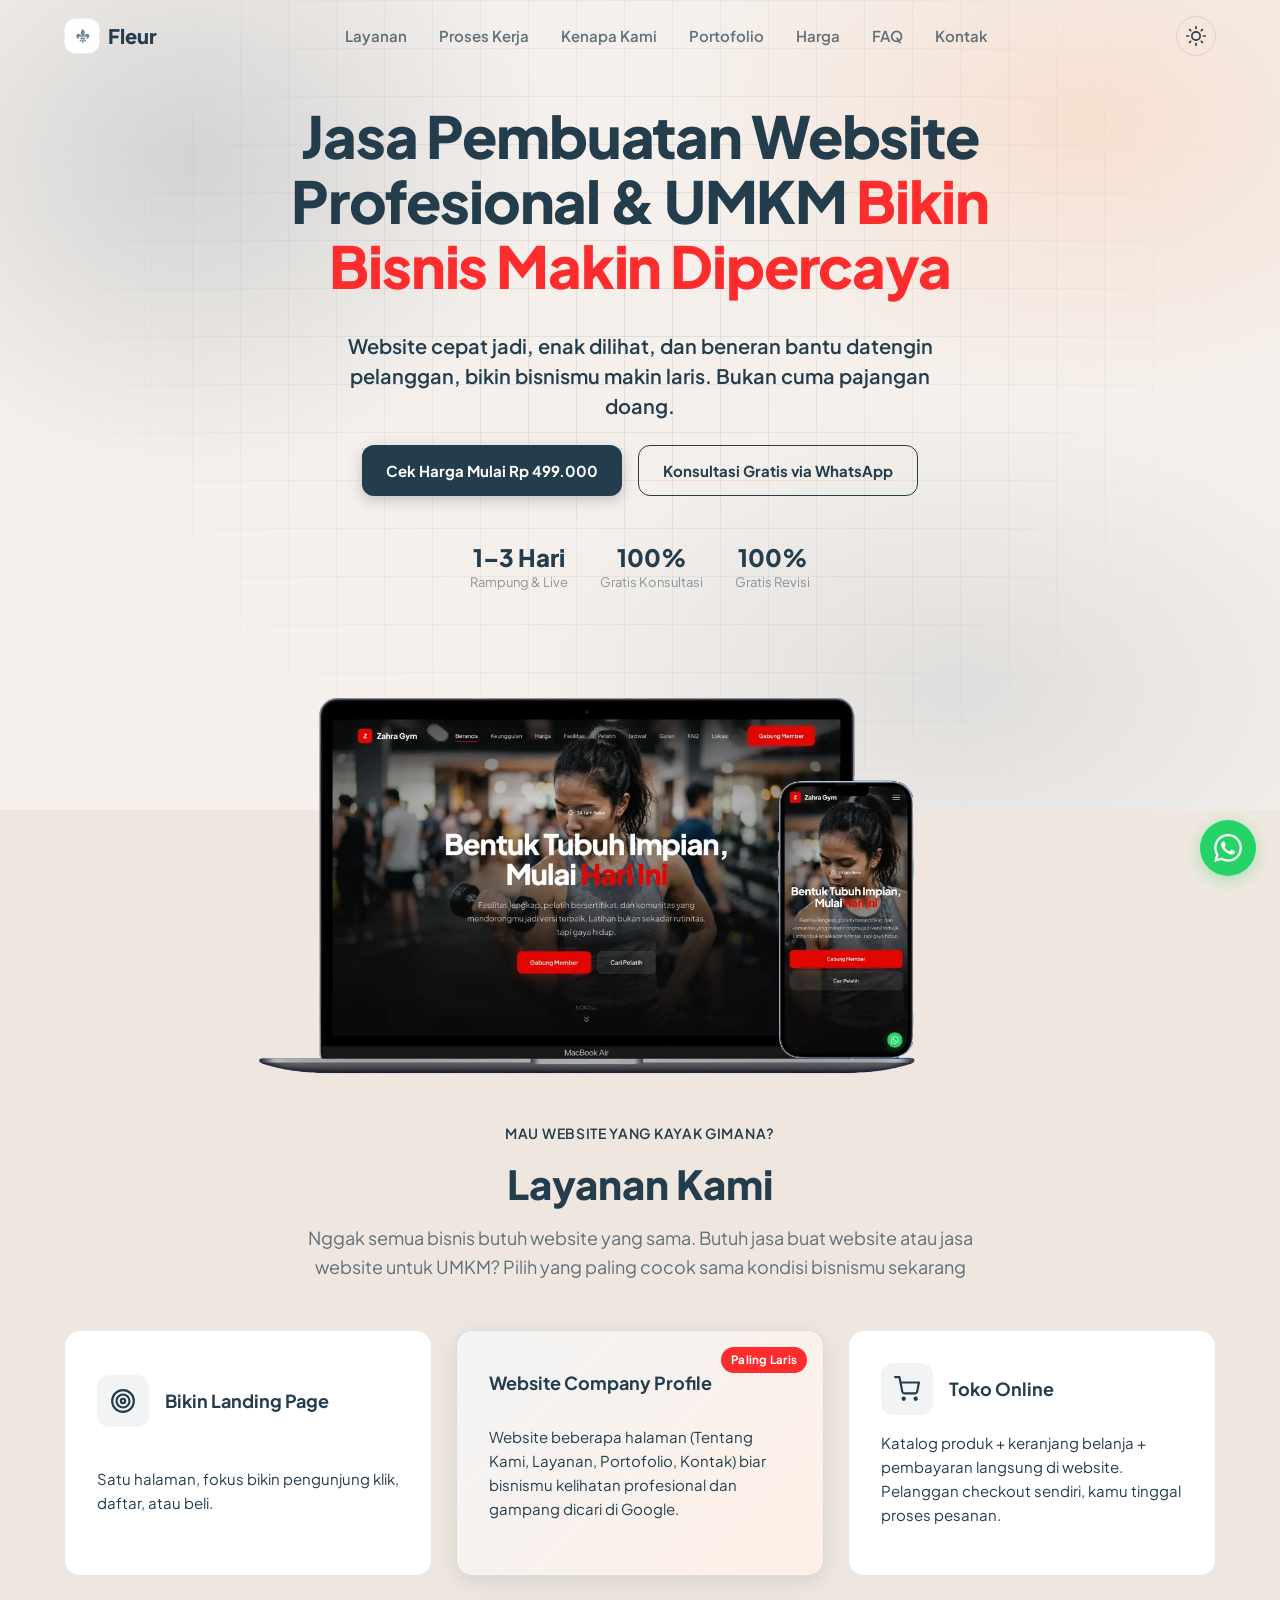
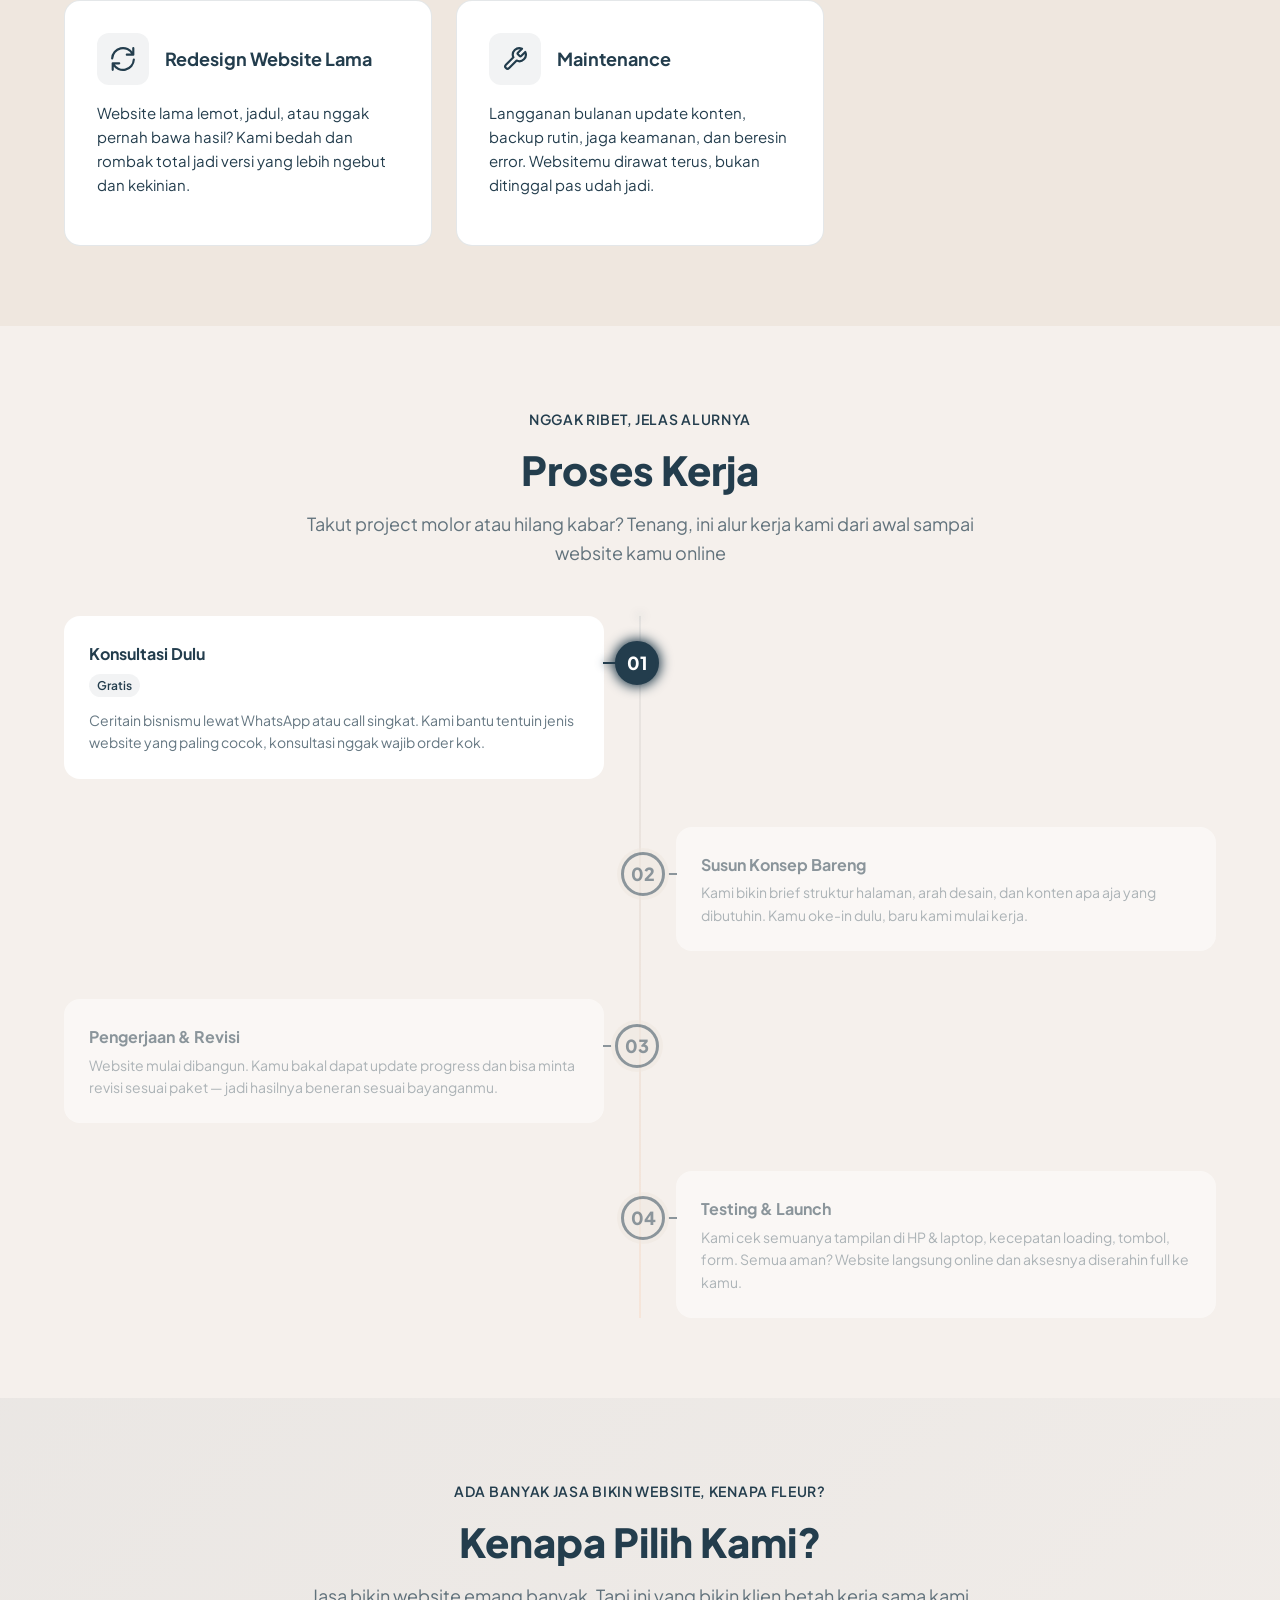
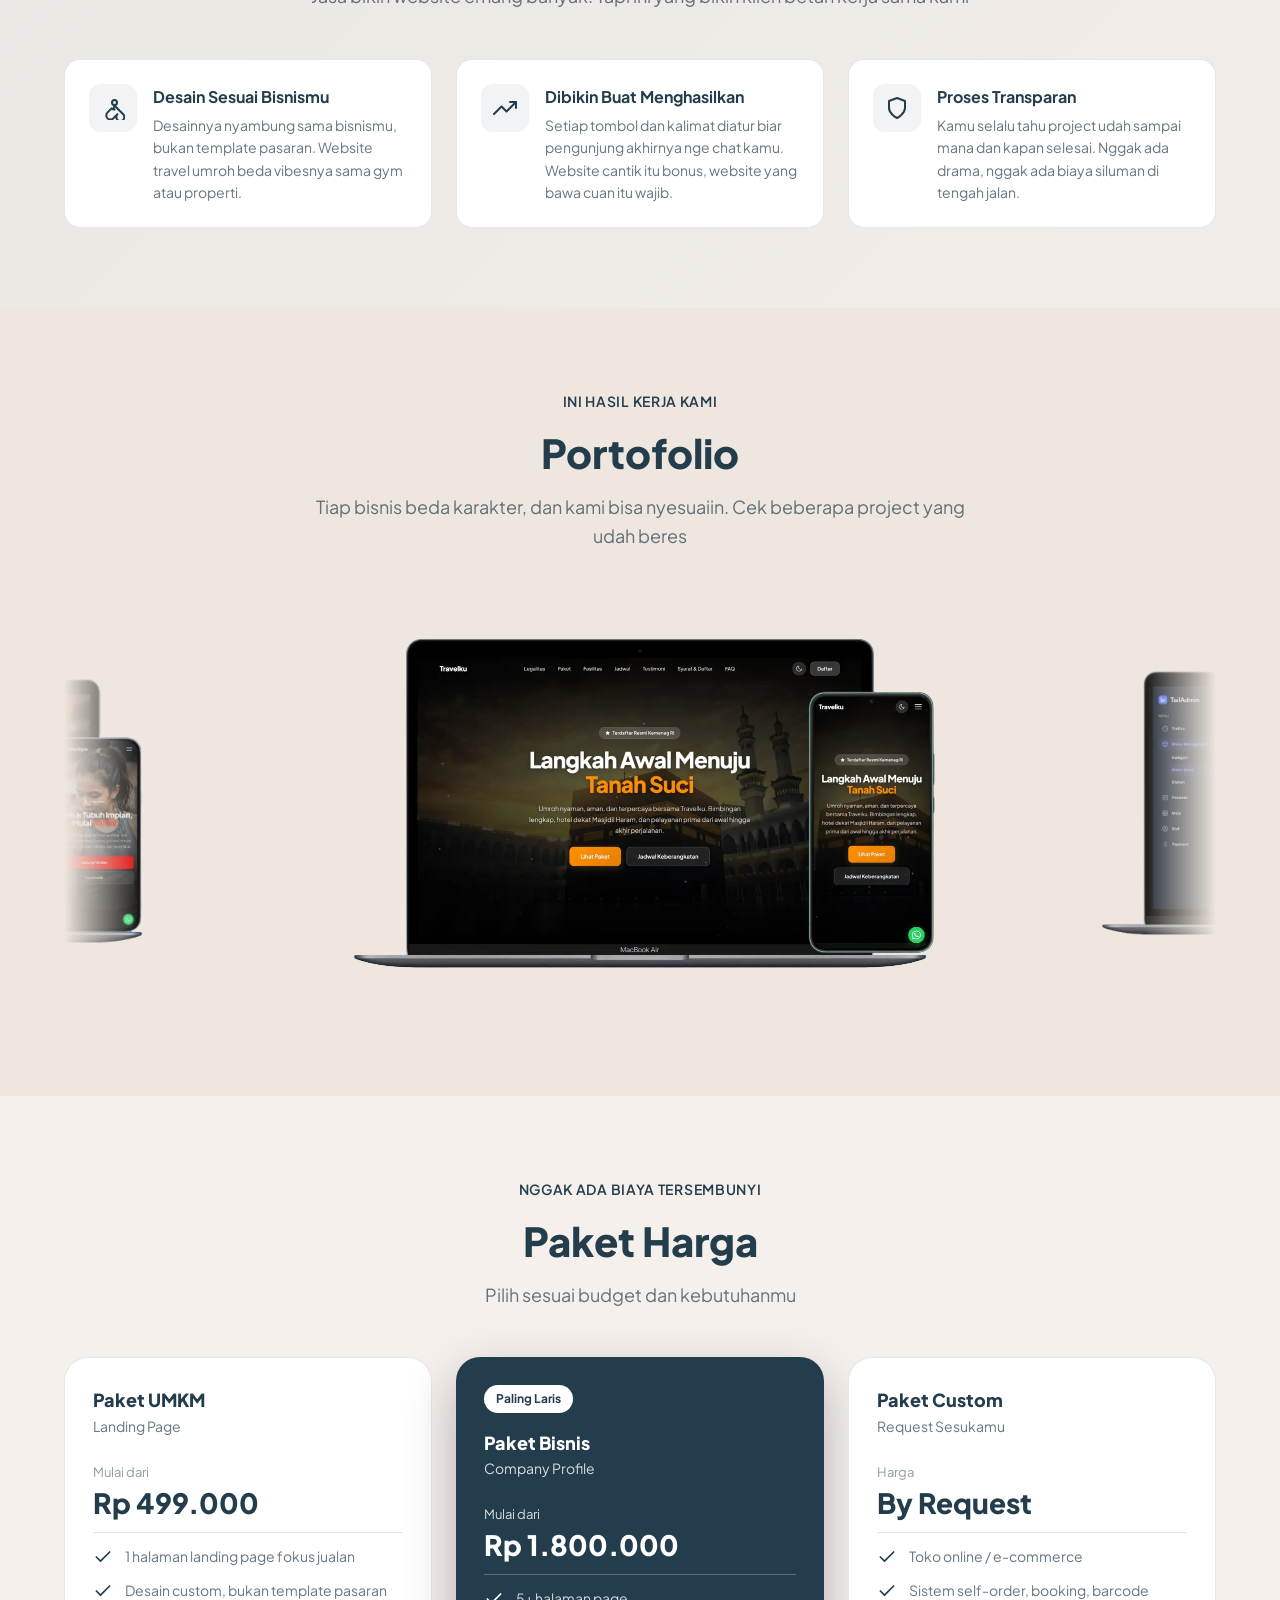
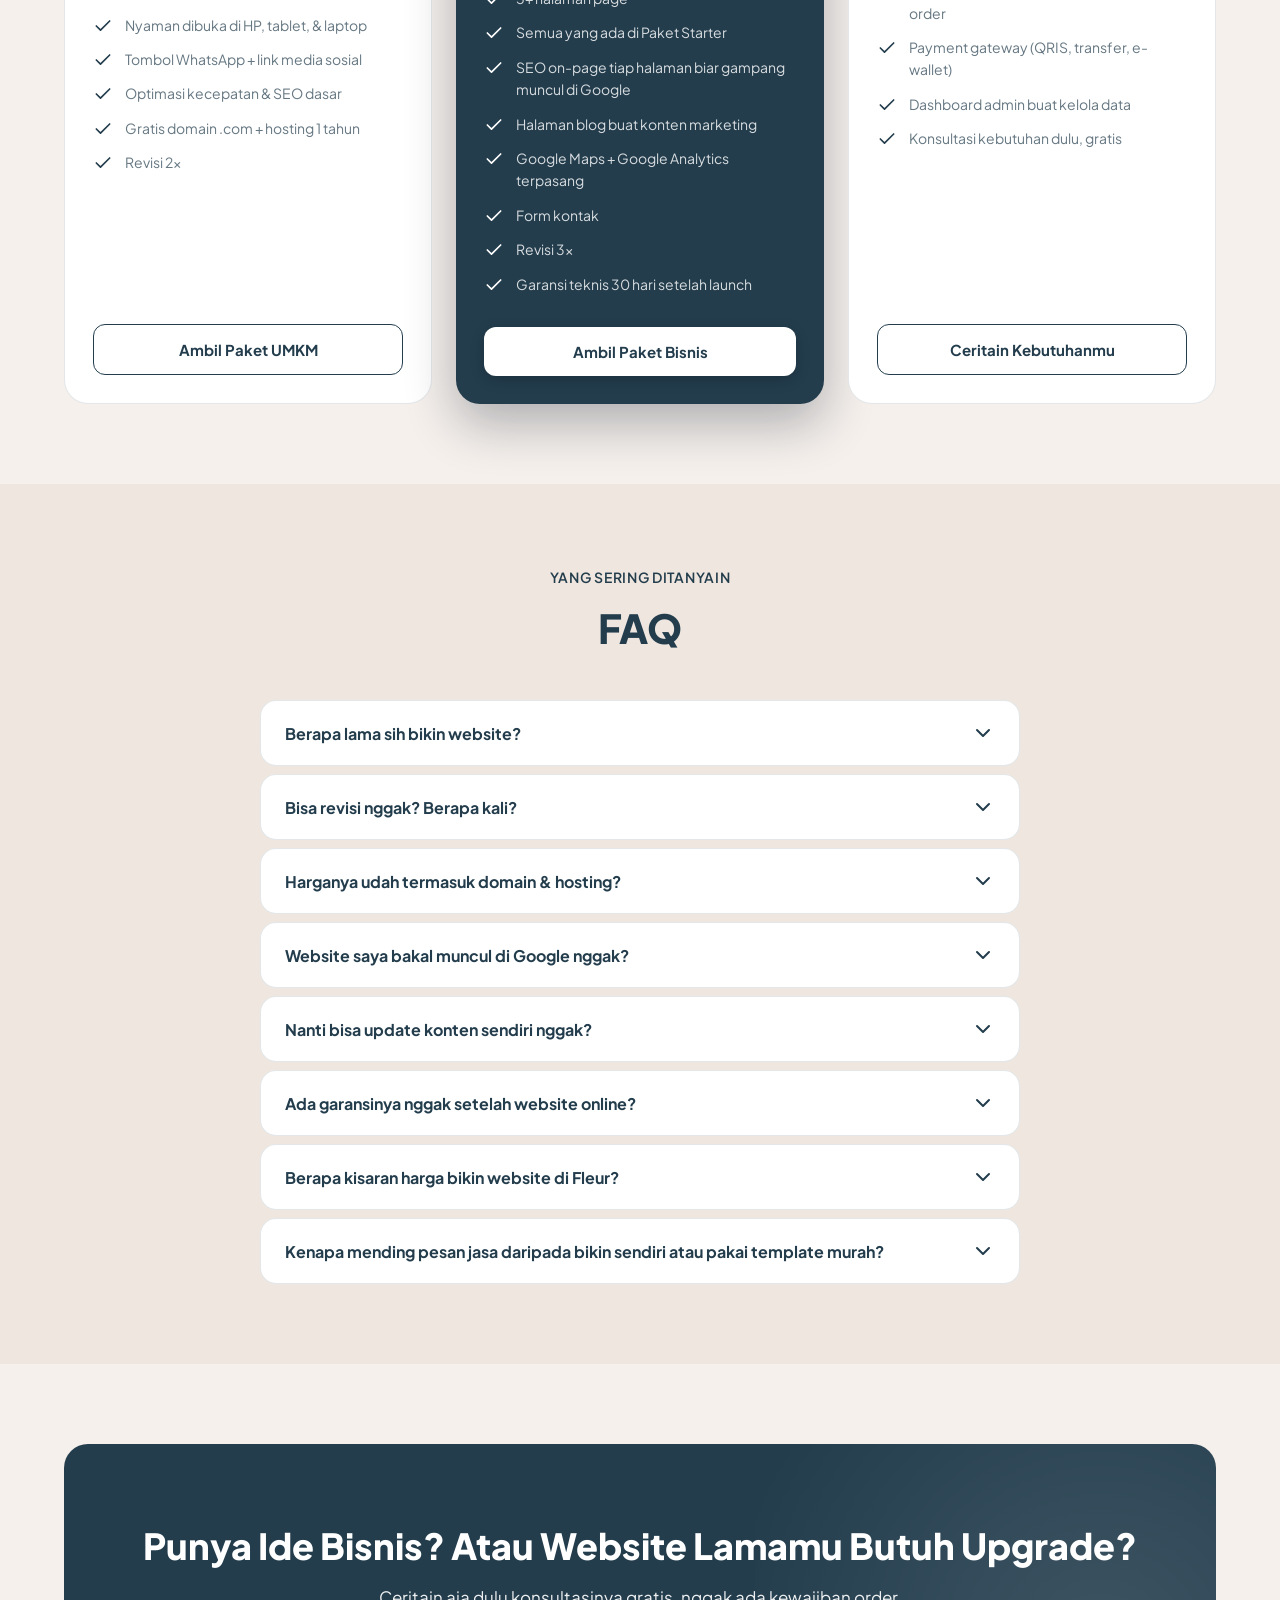
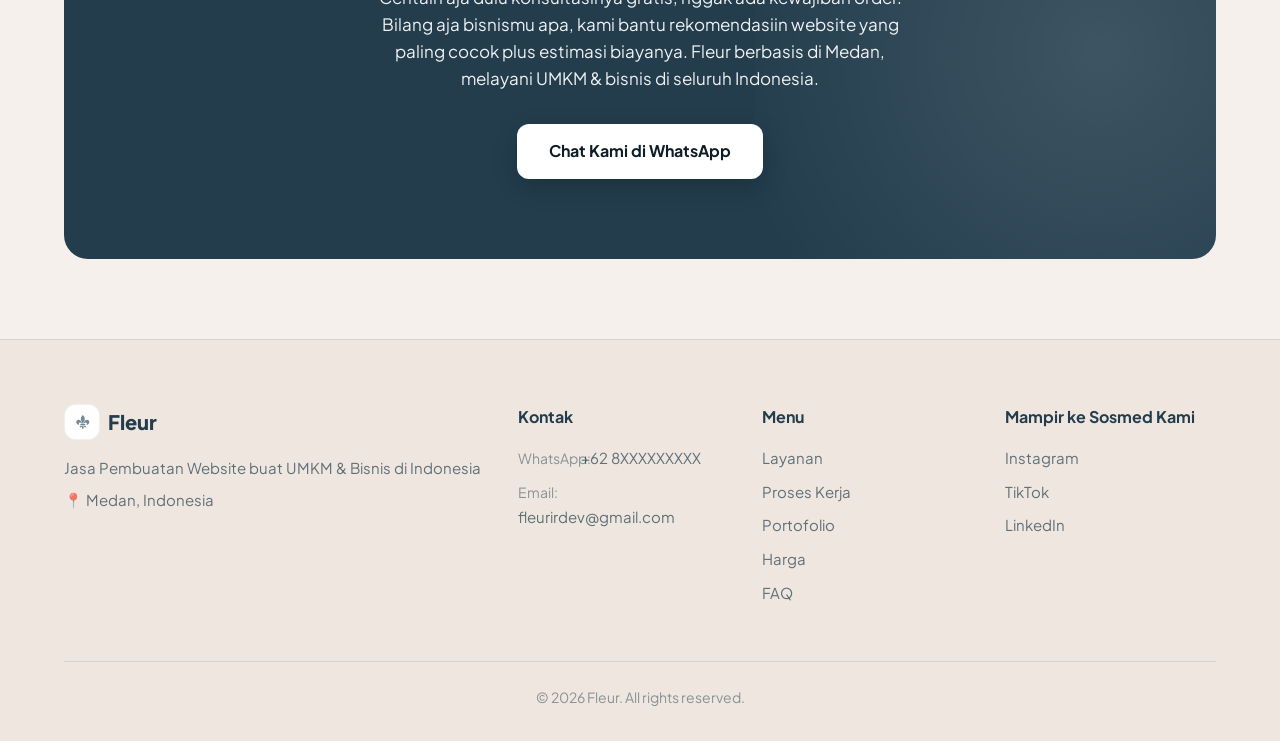
==== index.html @ e1fbfe10 "fixed price" ====
<!DOCTYPE html>
<html lang="id">
<head>
  <meta charset="UTF-8">
  <meta name="viewport" content="width=device-width, initial-scale=1.0">
  <meta http-equiv="X-UA-Compatible" content="IE=edge">
  
  <!-- SEO Meta -->
  <title>Jasa Pembuatan Website Profesional, Harga Masuk Akal | Fleur</title>
  <meta name="description" content="Jasa pembuatan website profesional &amp; terjangkau di Medan — landing page, company profile, sampai toko online. Mulai Rp 499.000, gratis konsultasi. Cepat &amp; SEO friendly.">
  <meta name="keywords" content="jasa pembuatan website, jasa buat website, jasa bikin website, jasa website, jasa pembuatan website profesional, bikin website murah, website murah, jasa bikin landing page, jasa website UMKM, harga bikin website, jasa redesign website, jasa website toko online, bikin website untuk bisnis, jasa pembuatan website Medan">
  <meta name="robots" content="index, follow">
  <meta name="author" content="Fleur">
  <link rel="canonical" href="https://Fleur.id/jasa-pembuatan-website">
  
  <!-- Open Graph -->
  <meta property="og:type" content="website">
  <meta property="og:url" content="https://Fleur.id/jasa-pembuatan-website">
  <meta property="og:title" content="Jasa Pembuatan Website Profesional, Harga Masuk Akal | Fleur">
  <meta property="og:description" content="Jasa pembuatan website profesional &amp; terjangkau di Medan — landing page, company profile, sampai toko online. Mulai Rp 499.000, gratis konsultasi. Cepat &amp; SEO friendly.">
  <meta property="og:image" content="https://Fleur.id/assets/og-image.jpg">
  <meta property="og:locale" content="id_ID">
  <meta property="og:site_name" content="Fleur">
  
  <!-- Twitter Card -->
  <meta name="twitter:card" content="summary_large_image">
  <meta name="twitter:title" content="Jasa Pembuatan Website Profesional, Harga Masuk Akal | Fleur">
  <meta name="twitter:description" content="Jasa pembuatan website profesional &amp; terjangkau di Medan — landing page, company profile, sampai toko online. Mulai Rp 499.000, gratis konsultasi. Cepat &amp; SEO friendly.">
  <meta name="twitter:image" content="https://Fleur.id/assets/og-image.jpg">
  
  <!-- Fonts -->
  <link rel="preconnect" href="https://fonts.googleapis.com">
  <link rel="preconnect" href="https://fonts.gstatic.com" crossorigin>
  <link href="https://fonts.googleapis.com/css2?family=Plus+Jakarta+Sans:wght@400;500;600;700;800&display=swap" rel="stylesheet">
  
  <!-- Styles -->
  <link rel="stylesheet" href="css/styles.css">
  
  <!-- Inline theme init (cegah FOUC): set tema sebelum paint -->
  <script>
    (function () {
      try {
        var saved = localStorage.getItem("Fleur-theme");
        var theme = saved || "light";
        document.documentElement.setAttribute("data-theme", theme);
        document.documentElement.classList.add("js");
      } catch (e) {
        document.documentElement.classList.add("js");
      }
    })();
  </script>
  
  <!-- Favicon placeholder -->
  <link rel="icon" type="image/svg+xml" href="assets/logo.svg">
  
  <!-- JSON-LD Structured Data (static) -->
  <script type="application/ld+json">
  {
    "@context": "https://schema.org",
    "@graph": [
      {
        "@type": "ProfessionalService",
        "@id": "https://Fleur.id/jasa-pembuatan-website",
        "name": "Fleur",
        "description": "Jasa pembuatan website profesional & terjangkau di Medan — landing page, company profile, sampai toko online. Mulai Rp 499.000, gratis konsultasi. Cepat & SEO friendly.",
        "url": "https://Fleur.id/jasa-pembuatan-website",
        "telephone": "+628XXXXXXXXX",
        "email": "fleurirdev@gmail.com",
        "address": {
          "@type": "PostalAddress",
          "addressLocality": "Medan",
          "addressCountry": "ID"
        },
        "areaServed": {
          "@type": "Country",
          "name": "Indonesia"
        },
        "priceRange": "Rp"
      },
      {
        "@type": "BreadcrumbList",
        "itemListElement": [
          {
            "@type": "ListItem",
            "position": 1,
            "name": "Beranda",
            "item": "https://Fleur.id/"
          },
          {
            "@type": "ListItem",
            "position": 2,
            "name": "Jasa Pembuatan Website",
            "item": "https://Fleur.id/jasa-pembuatan-website"
          }
        ]
      },
      {
        "@type": "Service",
        "serviceType": "Jasa Bikin Landing Page",
        "provider": { "@id": "https://Fleur.id/jasa-pembuatan-website" },
        "areaServed": { "@type": "Country", "name": "Indonesia" },
        "name": "Jasa Bikin Landing Page",
        "description": "Satu halaman fokus jualan yang bikin pengunjung klik, daftar, atau beli."
      },
      {
        "@type": "Service",
        "serviceType": "Website Company Profile",
        "provider": { "@id": "https://Fleur.id/jasa-pembuatan-website" },
        "areaServed": { "@type": "Country", "name": "Indonesia" },
        "name": "Website Company Profile",
        "description": "Website beberapa halaman biar bisnismu kelihatan profesional dan gampang dicari di Google."
      },
      {
        "@type": "Service",
        "serviceType": "Toko Online",
        "provider": { "@id": "https://Fleur.id/jasa-pembuatan-website" },
        "areaServed": { "@type": "Country", "name": "Indonesia" },
        "name": "Toko Online",
        "description": "Katalog produk, keranjang belanja, dan pembayaran langsung di website."
      },
      {
        "@type": "Service",
        "serviceType": "Redesign Website Lama",
        "provider": { "@id": "https://Fleur.id/jasa-pembuatan-website" },
        "areaServed": { "@type": "Country", "name": "Indonesia" },
        "name": "Redesign Website Lama",
        "description": "Rombak total website lama jadi versi lebih ngebut dan kekinian."
      },
      {
        "@type": "Service",
        "serviceType": "Maintenance & Update Konten",
        "provider": { "@id": "https://Fleur.id/jasa-pembuatan-website" },
        "areaServed": { "@type": "Country", "name": "Indonesia" },
        "name": "Maintenance & Update Konten",
        "description": "Langganan bulanan update konten, backup rutin, dan jaga keamanan website."
      },
      {
        "@type": "FAQPage",
        "mainEntity": [
          {
            "@type": "Question",
            "name": "Berapa lama sih bikin website?",
            "acceptedAnswer": {
              "@type": "Answer",
              "text": "Tergantung paketnya. Landing page biasanya beres 1–3 hari kerja, company profile 3–7 hari kerja, dan sistem custom ngikutin kesepakatan. Hitungannya mulai jalan setelah konten (teks, foto, logo) lengkap dari kamu ya."
            }
          },
          {
            "@type": "Question",
            "name": "Bisa revisi nggak? Berapa kali?",
            "acceptedAnswer": {
              "@type": "Answer",
              "text": "Bisa dong. Paket UMKM dapat 2x revisi, Paket Bisnis 3x revisi, Paket Custom menyesuaikan kesepakatan. Revisi mencakup ganti teks, warna, gambar, dan susunan layout sesuai konsep awal."
            }
          },
          {
            "@type": "Question",
            "name": "Harganya udah termasuk domain & hosting?",
            "acceptedAnswer": {
              "@type": "Answer",
              "text": "Udah. Semua paket include domain .com dan hosting buat 1 tahun pertama."
            }
          },
          {
            "@type": "Question",
            "name": "Website saya bakal muncul di Google nggak?",
            "acceptedAnswer": {
              "@type": "Answer",
              "text": "Semua website yang kami bikin udah SEO friendly dari sananya: struktur rapi, loading cepat, nyaman di HP, dan didaftarin ke Google Search Console. Mau lebih agresif ngejar halaman 1? Ada layanan konten & SEO lanjutan juga."
            }
          },
          {
            "@type": "Question",
            "name": "Nanti bisa update konten sendiri nggak?",
            "acceptedAnswer": {
              "@type": "Answer",
              "text": "Bisa banget. Kami kasih panduan singkat cara ganti teks dan gambar sendiri. Nggak mau repot? Ambil paket Maintenance bulanan, kami yang urus semua."
            }
          },
          {
            "@type": "Question",
            "name": "Ada garansinya nggak setelah website online?",
            "acceptedAnswer": {
              "@type": "Answer",
              "text": "Ada. Garansi teknis 30 hari buat perbaikan bug atau error setelah launch. Mau support jangka panjang? Tinggal lanjut ke paket maintenance."
            }
          },
          {
            "@type": "Question",
            "name": "Berapa kisaran harga bikin website di Fleur?",
            "acceptedAnswer": {
              "@type": "Answer",
              "text": "Paket UMKM (landing page) mulai Rp 499.000, Paket Bisnis (company profile) mulai Rp 1.800.000, dan Paket Custom by request. Semua sudah include domain .com + hosting 1 tahun, gratis konsultasi, dan revisi sesuai paket harganya transparan di awal, nggak ada biaya tersembunyi."
            }
          },
          {
            "@type": "Question",
            "name": "Kenapa mending pesan jasa daripada bikin sendiri atau pakai template murah?",
            "acceptedAnswer": {
              "@type": "Answer",
              "text": "Template murah emang kelihatan cepat, tapi sering lemot, nggak nyambung sama bisnismu, dan susah muncul di Google. Kami kasih website profesional yang desainnya disesuaikan brand kamu, sudah SEO friendly, mobile friendly, plus didampingi sampai online. Investasi sekali, manfaatnya buat jangka panjang."
            }
          }
        ]
      }
    ]
  }
  </script>
</head>
<body>
  <!-- Skip to content for accessibility -->
  <!-- <a href="#main-content" class="skip-link">Langsung ke konten</a> -->
  
  <!-- Navbar -->
  <header class="header" id="header">
    <nav class="nav container" aria-label="Navigasi utama">
      <a href="#" class="nav__logo" aria-label="Fleur beranda">
        <img src="assets/logo.svg" class="nav__logo-img" alt="Fleur" width="36" height="36">
        <span class="nav__logo-text">Fleur</span>
      </a>
      
      <div class="nav__menu" id="nav-menu">
        <ul class="nav__list" id="nav-list" role="menubar">
          <li role="none"><a href="#layanan" class="nav__link" role="menuitem" data-section="layanan">Layanan</a></li>
          <li role="none"><a href="#proses" class="nav__link" role="menuitem" data-section="proses">Proses Kerja</a></li>
          <li role="none"><a href="#kenapa" class="nav__link" role="menuitem" data-section="kenapa">Kenapa Kami</a></li>
          <li role="none"><a href="#portofolio" class="nav__link" role="menuitem" data-section="portofolio">Portofolio</a></li>
          <li role="none"><a href="#harga" class="nav__link" role="menuitem" data-section="harga">Harga</a></li>
          <!-- <li role="none"><a href="#testimoni" class="nav__link" role="menuitem" data-section="testimoni">Testimoni</a></li> -->
          <li role="none"><a href="#faq" class="nav__link" role="menuitem" data-section="faq">FAQ</a></li>
          <li role="none"><a href="#kontak" class="nav__link" role="menuitem" data-section="kontak">Kontak</a></li>
        </ul>
      </div>
      
      <div class="nav__actions">
        <button class="theme-toggle" id="theme-toggle" aria-label="Ganti tema" aria-pressed="false" type="button">
          <svg class="theme-toggle__icon theme-toggle__icon--sun" viewBox="0 0 24 24" fill="none" stroke="currentColor" stroke-width="2" stroke-linecap="round" stroke-linejoin="round" aria-hidden="true">
            <circle cx="12" cy="12" r="5"></circle>
            <line x1="12" y1="1" x2="12" y2="3"></line>
            <line x1="12" y1="21" x2="12" y2="23"></line>
            <line x1="4.22" y1="4.22" x2="5.64" y2="5.64"></line>
            <line x1="18.36" y1="18.36" x2="19.78" y2="19.78"></line>
            <line x1="1" y1="12" x2="3" y2="12"></line>
            <line x1="21" y1="12" x2="23" y2="12"></line>
            <line x1="4.22" y1="19.78" x2="5.64" y2="18.36"></line>
            <line x1="18.36" y1="5.64" x2="19.78" y2="4.22"></line>
          </svg>
          <svg class="theme-toggle__icon theme-toggle__icon--moon" viewBox="0 0 24 24" fill="none" stroke="currentColor" stroke-width="2" stroke-linecap="round" stroke-linejoin="round" aria-hidden="true">
            <path d="M21 12.79A9 9 0 1 1 11.21 3 7 7 0 0 0 21 12.79z"></path>
          </svg>
        </button>
        <button class="nav__hamburger" id="nav-hamburger" aria-label="Buka menu" aria-expanded="false" aria-controls="nav-menu" type="button">
          <span></span>
          <span></span>
          <span></span>
        </button>
      </div>
    </nav>
  </header>

  <div class="nav-backdrop" id="nav-backdrop" hidden></div>

  <main id="main-content">
    <!-- Hero Section -->
    <section class="hero" id="hero" aria-labelledby="hero-title">
      <div class="hero__bg" aria-hidden="true"></div>
      <div class="hero__inner container">
        <div class="hero__content">
          <h1 class="hero__title" id="hero-title">Jasa Pembuatan Website Profesional &amp; UMKM <span class="highlight">Bikin Bisnis Makin Dipercaya</span></h1>
          <p class="hero__subtitle" id="hero-subtitle">Website cepat jadi, enak dilihat, dan beneran bantu datengin pelanggan, bikin bisnismu makin laris. Bukan cuma pajangan doang.</p>
          <div class="hero__cta">
            <a href="#harga" class="btn btn--primary" id="hero-cta-primary">Cek Harga Mulai Rp 499.000</a>
            <a href="https://wa.me/628XXXXXXXXX?text=Halo%20Fleur%2C%20saya%20mau%20konsultasi%20bikin%20website." class="btn btn--secondary" id="hero-cta-secondary" target="_blank" rel="noopener noreferrer">Konsultasi Gratis via WhatsApp</a>
          </div>
          <div class="hero__stats" id="hero-stats">
            <div class="hero__stat">
              <span class="hero__stat-value">1–3 Hari</span>
              <span class="hero__stat-label">Rampung &amp; Live</span>
            </div>
            <div class="hero__stat">
              <span class="hero__stat-value">100%</span>
              <span class="hero__stat-label">Gratis Konsultasi</span>
            </div>
            <div class="hero__stat">
              <span class="hero__stat-value">100%</span>
              <span class="hero__stat-label">Gratis Revisi</span>
            </div>
            <!-- <div class="hero__stat">
              <span class="hero__stat-value">Mulai Rp 499.000</span>
              <span class="hero__stat-label">Harga Transparan</span>
            </div> -->
          </div>
        </div>
      </div>

      <div class="hero__showcase" aria-hidden="true">
        <div class="hero__showcase-track" id="hero-showcase-track">
          <a class="showcase-card" href="#portofolio" aria-label="Self Order">
            <img src="assets/gym-sample.webp" alt="Portofolio sistem self order QRIS untuk restoran - jasa pembuatan website Fleur" loading="lazy" >
          </a>
        </div>
      </div>
    </section>
    
    <!-- Services Section -->
    <section class="section section--alt services" id="layanan" aria-labelledby="services-title">
      <div class="container">
        <div class="section__header reveal">
          <span class="section__eyebrow" id="services-subtitle">Mau Website yang Kayak Gimana?</span>
          <h2 class="section__title" id="services-title">Layanan Kami</h2>
          <p class="section__description" id="services-description">Nggak semua bisnis butuh website yang sama. Butuh jasa buat website atau jasa website untuk UMKM? Pilih yang paling cocok sama kondisi bisnismu sekarang</p>
        </div>
        <div class="services__grid" id="services-grid">
          <article class="service-card reveal">
            <div class="service-card__icon" aria-hidden="true">
              <svg viewBox="0 0 24 24" fill="none" stroke="currentColor" stroke-width="2" stroke-linecap="round" stroke-linejoin="round"><circle cx="12" cy="12" r="10"></circle><circle cx="12" cy="12" r="6"></circle><circle cx="12" cy="12" r="2"></circle></svg>
            </div>
            <h3 class="service-card__title">Bikin Landing Page</h3>
            <p class="service-card__description">Satu halaman, fokus bikin pengunjung klik, daftar, atau beli.</p>
            <!-- <p class="service-card__audience"><strong>Buat kamu yang lagi pasang iklan (Meta Ads/Google Ads) atau mau launching produk dan butuh halaman jualan yang meyakinkan.</strong></p> -->
          </article>
          <article class="service-card service-card--featured reveal">
            <span class="service-card__tag">Paling Laris</span>
            <!-- <div class="service-card__icon" aria-hidden="true">
              <svg viewBox="0 0 24 24" fill="none" stroke="currentColor" stroke-width="2" stroke-linecap="round" stroke-linejoin="round"><path d="M3 21h18"></path><path d="M5 21V7l8-4 8 4v14"></path><path d="M9 21v-6h6v6"></path></svg>
            </div> -->
            <h3 class="service-card__title">Website Company Profile</h3>
            <p class="service-card__description">Website beberapa halaman (Tentang Kami, Layanan, Portofolio, Kontak) biar bisnismu kelihatan profesional dan gampang dicari di Google.</p>
            <!-- <p class="service-card__audience"><strong>Buat kamu yang mau bisnisnya dianggap serius sama calon klien, investor, atau calon partner kerja sama.</strong></p> -->
          </article>
          <article class="service-card reveal">
            <div class="service-card__icon" aria-hidden="true">
              <svg viewBox="0 0 24 24" fill="none" stroke="currentColor" stroke-width="2" stroke-linecap="round" stroke-linejoin="round"><circle cx="9" cy="21" r="1"></circle><circle cx="20" cy="21" r="1"></circle><path d="M1 1h4l2.68 13.39a2 2 0 0 0 2 1.61h9.72a2 2 0 0 0 2-1.61L23 6H6"></path></svg>
            </div>
            <h3 class="service-card__title">Toko Online</h3>
            <p class="service-card__description">Katalog produk + keranjang belanja + pembayaran langsung di website. Pelanggan checkout sendiri, kamu tinggal proses pesanan.</p>
            <!-- <p class="service-card__audience"><strong>Buat kamu yang udah kewalahan balasin chat orderan satu-satu dan butuh sistem yang jalan otomatis.</strong></p> -->
          </article>
          <article class="service-card reveal">
            <div class="service-card__icon" aria-hidden="true">
              <svg viewBox="0 0 24 24" fill="none" stroke="currentColor" stroke-width="2" stroke-linecap="round" stroke-linejoin="round"><path d="M21.5 2v6h-6M2.5 22v-6h6M2 11.5a10 10 0 0 1 18.8-4.3M22 12.5a10 10 0 0 1-18.8 4.3"></path></svg>
            </div>
            <h3 class="service-card__title">Redesign Website Lama</h3>
            <p class="service-card__description">Website lama lemot, jadul, atau nggak pernah bawa hasil? Kami bedah dan rombak total jadi versi yang lebih ngebut dan kekinian.</p>
            <!-- <p class="service-card__audience"><strong>Buat kamu yang udah punya website tapi malu nge share linknya ke calon pembeli.</strong></p> -->
          </article>
          <article class="service-card reveal">
            <div class="service-card__icon" aria-hidden="true">
              <svg viewBox="0 0 24 24" fill="none" stroke="currentColor" stroke-width="2" stroke-linecap="round" stroke-linejoin="round"><path d="M14.7 6.3a1 1 0 0 0 0 1.4l1.6 1.6a1 1 0 0 0 1.4 0l3.77-3.77a6 6 0 0 1-7.94 7.94l-6.91 6.91a2.12 2.12 0 0 1-3-3l6.91-6.91a6 6 0 0 1 7.94-7.94l-3.76 3.76z"></path></svg>
            </div>
            <h3 class="service-card__title">Maintenance</h3>
            <p class="service-card__description">Langganan bulanan update konten, backup rutin, jaga keamanan, dan beresin error. Websitemu dirawat terus, bukan ditinggal pas udah jadi.</p>
            <!-- <p class="service-card__audience"><strong>Buat kamu yang nggak mau pusing ngurus hal teknis dan pengen website selalu aman + update.</strong></p> -->
          </article>
        </div>
      </div>
    </section>
    
    <!-- Process Section -->
    <section class="section process" id="proses" aria-labelledby="process-title">
      <div class="container">
        <div class="section__header reveal">
          <span class="section__eyebrow" id="process-subtitle">Nggak Ribet, Jelas Alurnya</span>
          <h2 class="section__title" id="process-title">Proses Kerja</h2>
          <p class="section__description" id="process-description">Takut project molor atau hilang kabar? Tenang, ini alur kerja kami dari awal sampai website kamu online</p>
        </div>
        <div class="process__timeline" id="process-timeline">
          <article class="process-card reveal">
            <div class="process-card__number">01</div>
            <h3 class="process-card__title">Konsultasi Dulu</h3>
            <span class="process-card__note">Gratis</span>
            <p class="process-card__description">Ceritain bisnismu lewat WhatsApp atau call singkat. Kami bantu tentuin jenis website yang paling cocok, konsultasi nggak wajib order kok.</p>
          </article>
          <article class="process-card reveal">
            <div class="process-card__number">02</div>
            <h3 class="process-card__title">Susun Konsep Bareng</h3>
            <!-- <span class="process-card__note">1–3 hari</span> -->
            <p class="process-card__description">Kami bikin brief struktur halaman, arah desain, dan konten apa aja yang dibutuhin. Kamu oke-in dulu, baru kami mulai kerja.</p>
          </article>
          <article class="process-card reveal">
            <div class="process-card__number">03</div>
            <h3 class="process-card__title">Pengerjaan &amp; Revisi</h3>
            <!-- <span class="process-card__note">5–14 hari, tergantung paket</span> -->
            <p class="process-card__description">Website mulai dibangun. Kamu bakal dapat update progress dan bisa minta revisi sesuai paket — jadi hasilnya beneran sesuai bayanganmu.</p>
          </article>
          <article class="process-card reveal">
            <div class="process-card__number">04</div>
            <h3 class="process-card__title">Testing &amp; Launch</h3>
            <!-- <span class="process-card__note">1–2 hari</span> -->
            <p class="process-card__description">Kami cek semuanya tampilan di HP &amp; laptop, kecepatan loading, tombol, form. Semua aman? Website langsung online dan aksesnya diserahin full ke kamu.</p>
          </article>
          <!-- <article class="process-card reveal">
            <div class="process-card__number">05</div>
            <h3 class="process-card__title">Tetap Didampingin</h3>
            <span class="process-card__note">sampai 30 hari</span>
            <p class="process-card__description">Baru online terus ada yang error atau mau ubah dikit? Santai, masih masuk masa garansi — kami bantu gratis.</p>
          </article> -->
        </div>
        <!-- <div class="process__footer reveal">
          <p><strong id="process-footer">Total estimasi: 7–21 hari kerja</strong> <span id="process-footer-note">(tergantung tingkat keribetan dan kelengkapan konten dari kamu)</span></p>
        </div> -->
      </div>
    </section>
    
    <!-- Why Us Section -->
    <section class="section section--highlight why" id="kenapa" aria-labelledby="why-title">
      <div class="container">
        <div class="section__header reveal">
          <span class="section__eyebrow" id="why-subtitle">Ada Banyak Jasa Bikin Website, Kenapa Fleur?</span>
          <h2 class="section__title" id="why-title">Kenapa Pilih Kami?</h2>
          <p class="section__description" id="why-description">Jasa bikin website emang banyak. Tapi ini yang bikin klien betah kerja sama kami</p>
        </div>
        <div class="why__grid" id="why-grid">
          <article class="why-card reveal">
            <div class="why-card__icon" aria-hidden="true">
              <svg viewBox="0 0 24 24" fill="none" stroke="currentColor" stroke-width="2" stroke-linecap="round" stroke-linejoin="round"><circle cx="13.5" cy="6.5" r="2.5"></circle><path d="M13.5 13.5c-1.1 0-2.1-.4-2.9-1.1l-4.2 4.2c-.7.7-1.1 1.7-1.1 2.9 0 2.2 1.8 4 4 4 1.1 0 2.1-.4 2.9-1.1l4.2-4.2c-.7.7-1.1 1.7-1.1 2.9 0 2.2 1.8 4 4 4s4-1.8 4-4c0-1.1-.4-2.1-1.1-2.9l-8.5-8.5c-.7.7-1.1 1.7-1.1 2.9z"></path></svg>
            </div>
            <div class="why-card__content">
              <h3>Desain Sesuai Bisnismu</h3>
              <p>Desainnya nyambung sama bisnismu, bukan template pasaran. Website travel umroh beda vibesnya sama gym atau properti.</p>
            </div>
          </article>
          <article class="why-card reveal">
            <div class="why-card__icon" aria-hidden="true">
              <svg viewBox="0 0 24 24" fill="none" stroke="currentColor" stroke-width="2" stroke-linecap="round" stroke-linejoin="round"><polyline points="23 6 13.5 15.5 8.5 10.5 1 18"></polyline><polyline points="17 6 23 6 23 12"></polyline></svg>
            </div>
            <div class="why-card__content">
              <h3>Dibikin Buat Menghasilkan</h3>
              <p>Setiap tombol dan kalimat diatur biar pengunjung akhirnya nge chat kamu. Website cantik itu bonus, website yang bawa cuan itu wajib.</p>
            </div>
          </article>
          <article class="why-card reveal">
            <div class="why-card__icon" aria-hidden="true">
              <svg viewBox="0 0 24 24" fill="none" stroke="currentColor" stroke-width="2" stroke-linecap="round" stroke-linejoin="round"><path d="M12 22s8-4 8-10V5l-8-3-8 3v7c0 6 8 10 8 10z"></path></svg>
            </div>
            <div class="why-card__content">
              <h3>Proses Transparan</h3>
              <p>Kamu selalu tahu project udah sampai mana dan kapan selesai. Nggak ada drama, nggak ada biaya siluman di tengah jalan.</p>
            </div>
          </article>
          <!-- <article class="why-card reveal">
            <div class="why-card__icon" aria-hidden="true">
              <svg viewBox="0 0 24 24" fill="none" stroke="currentColor" stroke-width="2" stroke-linecap="round" stroke-linejoin="round"><path d="M21 12V7H5a2 2 0 0 1 0-4h14v4"></path><path d="M3 5v14a2 2 0 0 0 2 2h16v-5"></path><path d="M18 12a2 2 0 0 0 0 4h4v-4h-4z"></path></svg>
            </div>
            <div class="why-card__content">
              <h3>Harga Jujur dari Awal</h3>
              <p>Semua komponen biaya dijelasin di depan — nggak ada 'eh ternyata domain bayar lagi' pas udah jadi.</p>
            </div>
          </article> -->
          <!-- <article class="why-card reveal">
            <div class="why-card__icon" aria-hidden="true">
              <svg viewBox="0 0 24 24" fill="none" stroke="currentColor" stroke-width="2" stroke-linecap="round" stroke-linejoin="round"><path d="M3 18v-6a9 9 0 0 1 18 0v6"></path><path d="M21 19a2 2 0 0 1-2 2h-1a2 2 0 0 1-2-2v-3a2 2 0 0 1 2-2h3zM3 19a2 2 0 0 0 2 2h1a2 2 0 0 0 2-2v-3a2 2 0 0 0-2-2H3z"></path></svg>
            </div>
            <div class="why-card__content">
              <h3>After-Sales Responsif</h3>
              <p>Abis website jadi, kami nggak hilang. Ada kendala atau mau update? Tinggal chat. After-sales kami beneran responsif.</p>
            </div>
          </article> -->
        </div>
      </div>
    </section>
    
    <!-- Portfolio Section -->
    <section class="section section--alt portfolio" id="portofolio" aria-labelledby="portfolio-title">
      <div class="container">
        <div class="section__header reveal">
          <span class="section__eyebrow" id="portfolio-subtitle">Ini Hasil Kerja Kami</span>
          <h2 class="section__title" id="portfolio-title">Portofolio</h2>
          <p class="section__description" id="portfolio-description">Tiap bisnis beda karakter, dan kami bisa nyesuaiin. Cek beberapa project yang udah beres</p>
        </div>
        <div class="portfolio__scroller-wrap">
          <div class="portfolio__scroller reveal" id="portfolio-grid">
            <img class="portfolio-card" src="assets/gym-sample.webp" alt="Landing page membership gym Zahra Gym — Fleur" loading="lazy" width="600" height="450">
                        <img class="portfolio-card" src="assets/umroh-sample.webp" alt="Website company profile travel umroh Travelku — Fleur" loading="lazy" width="600" height="450">
                                    <img class="portfolio-card" src="assets/self-order-sample.webp" alt="Sistem self order QRIS restoran — Fleur" loading="lazy" width="600" height="450">
            <img class="portfolio-card" src="assets/property-sample.webp" alt="Katalog properti Rumah Impian — Fleur" loading="lazy" width="600" height="450">

          </div>
          <div class="portfolio__edge portfolio__edge--left" aria-hidden="true"></div>
          <div class="portfolio__edge portfolio__edge--right" aria-hidden="true"></div>
          <div class="portfolio__hint" aria-hidden="true">
            <svg class="portfolio__hint-icon" viewBox="0 0 24 24" width="22" height="22" fill="none" stroke="currentColor" stroke-width="2.5" stroke-linecap="round" stroke-linejoin="round">
              <polyline points="9 6 15 12 9 18"></polyline>
              <polyline points="14 6 20 12 14 18"></polyline>
            </svg>
          </div>
        </div>
      </div>
    </section>
    
    <!-- Pricing Section -->
    <section class="section pricing" id="harga" aria-labelledby="pricing-title">
      <div class="container">
        <div class="section__header reveal">
          <span class="section__eyebrow" id="pricing-subtitle">Nggak Ada Biaya Tersembunyi</span>
          <h2 class="section__title" id="pricing-title">Paket Harga</h2>
          <p class="section__description" id="pricing-description">Pilih sesuai budget dan kebutuhanmu</p>
        </div>
        <div class="pricing__grid" id="pricing-grid">
          <article class="pricing-card reveal">
            <div class="pricing-card__header">
              <h3 class="pricing-card__title">Paket UMKM</h3>
              <p class="pricing-card__description">Landing Page</p>
            </div>
            <div class="pricing-card__price">
              <span class="pricing-card__price-label">Mulai dari</span>
              <span class="pricing-card__price-value">Rp 499.000</span>
            </div>
            <ul class="pricing-card__features">
              <li class="pricing-card__feature">
                <svg viewBox="0 0 24 24" fill="none" stroke="currentColor" stroke-width="2" stroke-linecap="round" stroke-linejoin="round"><polyline points="20 6 9 17 4 12"></polyline></svg>
                <span>1 halaman landing page fokus jualan</span>
              </li>
              <li class="pricing-card__feature">
                <svg viewBox="0 0 24 24" fill="none" stroke="currentColor" stroke-width="2" stroke-linecap="round" stroke-linejoin="round"><polyline points="20 6 9 17 4 12"></polyline></svg>
                <span>Desain custom, bukan template pasaran</span>
              </li>
              <li class="pricing-card__feature">
                <svg viewBox="0 0 24 24" fill="none" stroke="currentColor" stroke-width="2" stroke-linecap="round" stroke-linejoin="round"><polyline points="20 6 9 17 4 12"></polyline></svg>
                <span>Nyaman dibuka di HP, tablet, &amp; laptop</span>
              </li>
              <li class="pricing-card__feature">
                <svg viewBox="0 0 24 24" fill="none" stroke="currentColor" stroke-width="2" stroke-linecap="round" stroke-linejoin="round"><polyline points="20 6 9 17 4 12"></polyline></svg>
                <span>Tombol WhatsApp + link media sosial</span>
              </li>
              <li class="pricing-card__feature">
                <svg viewBox="0 0 24 24" fill="none" stroke="currentColor" stroke-width="2" stroke-linecap="round" stroke-linejoin="round"><polyline points="20 6 9 17 4 12"></polyline></svg>
                <span>Optimasi kecepatan &amp; SEO dasar</span>
              </li>
              <li class="pricing-card__feature">
                <svg viewBox="0 0 24 24" fill="none" stroke="currentColor" stroke-width="2" stroke-linecap="round" stroke-linejoin="round"><polyline points="20 6 9 17 4 12"></polyline></svg>
                <span>Gratis domain .com + hosting 1 tahun</span>
              </li>
              <li class="pricing-card__feature">
                <svg viewBox="0 0 24 24" fill="none" stroke="currentColor" stroke-width="2" stroke-linecap="round" stroke-linejoin="round"><polyline points="20 6 9 17 4 12"></polyline></svg>
                <span>Revisi 2x</span>
              </li>
            </ul>
           
            <a href="#kontak" class="btn btn--secondary btn--block">Ambil Paket UMKM</a>
          </article>
          <article class="pricing-card reveal pricing-card--featured">
            <span class="pricing-card__badge">Paling Laris</span>
            <div class="pricing-card__header">
              <h3 class="pricing-card__title">Paket Bisnis</h3>
              <p class="pricing-card__description">Company Profile</p>
            </div>
            <div class="pricing-card__price">
              <span class="pricing-card__price-label">Mulai dari</span>
              <span class="pricing-card__price-value">Rp 1.800.000</span>
            </div>
            <ul class="pricing-card__features">
              <li class="pricing-card__feature">
                <svg viewBox="0 0 24 24" fill="none" stroke="currentColor" stroke-width="2" stroke-linecap="round" stroke-linejoin="round"><polyline points="20 6 9 17 4 12"></polyline></svg>
                  5+ halaman page
              </li>
              <li class="pricing-card__feature">
                <svg viewBox="0 0 24 24" fill="none" stroke="currentColor" stroke-width="2" stroke-linecap="round" stroke-linejoin="round"><polyline points="20 6 9 17 4 12"></polyline></svg>
                <span>Semua yang ada di Paket Starter</span>
              </li>
              <li class="pricing-card__feature">
                <svg viewBox="0 0 24 24" fill="none" stroke="currentColor" stroke-width="2" stroke-linecap="round" stroke-linejoin="round"><polyline points="20 6 9 17 4 12"></polyline></svg>
                <span>SEO on-page tiap halaman biar gampang muncul di Google</span>
              </li>
              <li class="pricing-card__feature">
                <svg viewBox="0 0 24 24" fill="none" stroke="currentColor" stroke-width="2" stroke-linecap="round" stroke-linejoin="round"><polyline points="20 6 9 17 4 12"></polyline></svg>
                <span>Halaman blog buat konten marketing</span>
              </li>
              <li class="pricing-card__feature">
                <svg viewBox="0 0 24 24" fill="none" stroke="currentColor" stroke-width="2" stroke-linecap="round" stroke-linejoin="round"><polyline points="20 6 9 17 4 12"></polyline></svg>
                <span>Google Maps + Google Analytics terpasang</span>
              </li>
              <li class="pricing-card__feature">
                <svg viewBox="0 0 24 24" fill="none" stroke="currentColor" stroke-width="2" stroke-linecap="round" stroke-linejoin="round"><polyline points="20 6 9 17 4 12"></polyline></svg>
                <span>Form kontak</span>
              </li>
              <li class="pricing-card__feature">
                <svg viewBox="0 0 24 24" fill="none" stroke="currentColor" stroke-width="2" stroke-linecap="round" stroke-linejoin="round"><polyline points="20 6 9 17 4 12"></polyline></svg>
                <span>Revisi 3x</span>
              </li>
              <li class="pricing-card__feature">
                <svg viewBox="0 0 24 24" fill="none" stroke="currentColor" stroke-width="2" stroke-linecap="round" stroke-linejoin="round"><polyline points="20 6 9 17 4 12"></polyline></svg>
                <span>Garansi teknis 30 hari setelah launch</span>
              </li>
            </ul>
    
            <a href="#kontak" class="btn btn--primary btn--block">Ambil Paket Bisnis</a>
          </article>
          <article class="pricing-card reveal">
            <div class="pricing-card__header">
              <h3 class="pricing-card__title">Paket Custom</h3>
              <p class="pricing-card__description">Request Sesukamu</p>
            </div>
            <div class="pricing-card__price">
              <span class="pricing-card__price-label">Harga</span>
              <span class="pricing-card__price-value">By Request</span>
            </div>
            <ul class="pricing-card__features">
              <li class="pricing-card__feature">
                <svg viewBox="0 0 24 24" fill="none" stroke="currentColor" stroke-width="2" stroke-linecap="round" stroke-linejoin="round"><polyline points="20 6 9 17 4 12"></polyline></svg>
                <span>Toko online / e-commerce</span>
              </li>
              <li class="pricing-card__feature">
                <svg viewBox="0 0 24 24" fill="none" stroke="currentColor" stroke-width="2" stroke-linecap="round" stroke-linejoin="round"><polyline points="20 6 9 17 4 12"></polyline></svg>
                <span>Sistem self-order, booking, barcode order</span>
              </li>
              <li class="pricing-card__feature">
                <svg viewBox="0 0 24 24" fill="none" stroke="currentColor" stroke-width="2" stroke-linecap="round" stroke-linejoin="round"><polyline points="20 6 9 17 4 12"></polyline></svg>
                <span>Payment gateway (QRIS, transfer, e-wallet)</span>
              </li>
              <li class="pricing-card__feature">
                <svg viewBox="0 0 24 24" fill="none" stroke="currentColor" stroke-width="2" stroke-linecap="round" stroke-linejoin="round"><polyline points="20 6 9 17 4 12"></polyline></svg>
                <span>Dashboard admin buat kelola data</span>
              </li>
              <li class="pricing-card__feature">
                <svg viewBox="0 0 24 24" fill="none" stroke="currentColor" stroke-width="2" stroke-linecap="round" stroke-linejoin="round"><polyline points="20 6 9 17 4 12"></polyline></svg>
                <span>Konsultasi kebutuhan dulu, gratis</span>
              </li>
            </ul>
            
            <a href="#kontak" class="btn btn--secondary btn--block">Ceritain Kebutuhanmu</a>
          </article>
        </div>
    
      </div>
    </section>
    
    <!-- Testimonials Section -->
    <!-- <section class="section section--alt testimonials" id="testimoni" aria-labelledby="testimonials-title">
      <div class="container">
        <div class="section__header reveal">
          <span class="section__eyebrow" id="testimonials-subtitle">Testimoni Klien</span>
          <h2 class="section__title" id="testimonials-title">Kata Mereka yang Udah Order</h2>
        </div>
        <div class="testimonials__coming-soon reveal">
          <p id="testimonials-coming-soon">Coming Soon — Kami lagi ngumpulin testimoni dari klien-klien terbaru. Sambil nunggu, langsung aja lihat hasil kerja kami di Portofolio — karya lebih jujur daripada kata-kata.</p>
          <a href="#portofolio" class="btn btn--secondary" id="testimonials-cta">Lihat Portofolio</a>
        </div>
      </div>
    </section> -->
    
    <!-- FAQ Section -->
    <section class="section section--alt faq" id="faq" aria-labelledby="faq-title">
      <div class="container">
        <div class="section__header reveal">
          <span class="section__eyebrow" id="faq-subtitle">Yang Sering Ditanyain</span>
          <h2 class="section__title" id="faq-title">FAQ</h2>
        </div>
        <div class="faq__list" id="faq-list">
          <div class="faq__item reveal">
            <button class="faq__question" aria-expanded="false" aria-controls="faq-answer-0" type="button">
              <span>Berapa lama sih bikin website?</span>
              <span class="faq__icon" aria-hidden="true"><svg viewBox="0 0 24 24" fill="none" stroke="currentColor" stroke-width="2" stroke-linecap="round" stroke-linejoin="round"><polyline points="6 9 12 15 18 9"></polyline></svg></span>
            </button>
            <div class="faq__answer" id="faq-answer-0" role="region">
              <div class="faq__answer-inner">Tergantung paketnya. Landing page biasanya beres 1–3 hari kerja, company profile 3–7 hari kerja, dan sistem custom ngikutin kesepakatan. Hitungannya mulai jalan setelah konten (teks, foto, logo) lengkap dari kamu ya.</div>
            </div>
          </div>
          <div class="faq__item reveal">
            <button class="faq__question" aria-expanded="false" aria-controls="faq-answer-1" type="button">
              <span>Bisa revisi nggak? Berapa kali?</span>
              <span class="faq__icon" aria-hidden="true"><svg viewBox="0 0 24 24" fill="none" stroke="currentColor" stroke-width="2" stroke-linecap="round" stroke-linejoin="round"><polyline points="6 9 12 15 18 9"></polyline></svg></span>
            </button>
            <div class="faq__answer" id="faq-answer-1" role="region">
              <div class="faq__answer-inner">Bisa dong. Paket umkm dapat 2x revisi, Paket Bisnis 3x revisi, Paket Custom menyesuaikan kesepakatan. Revisi mencakup ganti teks, warna, gambar, dan susunan layout sesuai konsep awal.</div>
            </div>
          </div>
          <div class="faq__item reveal">
            <button class="faq__question" aria-expanded="false" aria-controls="faq-answer-2" type="button">
              <span>Harganya udah termasuk domain &amp; hosting?</span>
              <span class="faq__icon" aria-hidden="true"><svg viewBox="0 0 24 24" fill="none" stroke="currentColor" stroke-width="2" stroke-linecap="round" stroke-linejoin="round"><polyline points="6 9 12 15 18 9"></polyline></svg></span>
            </button>
            <div class="faq__answer" id="faq-answer-2" role="region">
              <div class="faq__answer-inner">Udah. Semua paket include domain .com dan hosting buat 1 tahun pertama, jadi nggak ada biaya siluman di tengah jalan.</div>
            </div>
          </div>
          <div class="faq__item reveal">
            <button class="faq__question" aria-expanded="false" aria-controls="faq-answer-3" type="button">
              <span>Website saya bakal muncul di Google nggak?</span>
              <span class="faq__icon" aria-hidden="true"><svg viewBox="0 0 24 24" fill="none" stroke="currentColor" stroke-width="2" stroke-linecap="round" stroke-linejoin="round"><polyline points="6 9 12 15 18 9"></polyline></svg></span>
            </button>
            <div class="faq__answer" id="faq-answer-3" role="region">
              <div class="faq__answer-inner">Semua website profesional yang kami bikin udah SEO friendly dari sananya struktur rapi, loading cepat, nyaman di HP, dan didaftarin ke Google Search Console. Mau lebih agresif ngejar halaman 1? Ada layanan konten &amp; SEO lanjutan juga.</div>
            </div>
          </div>
          <div class="faq__item reveal">
            <button class="faq__question" aria-expanded="false" aria-controls="faq-answer-4" type="button">
              <span>Nanti bisa update konten sendiri nggak?</span>
              <span class="faq__icon" aria-hidden="true"><svg viewBox="0 0 24 24" fill="none" stroke="currentColor" stroke-width="2" stroke-linecap="round" stroke-linejoin="round"><polyline points="6 9 12 15 18 9"></polyline></svg></span>
            </button>
            <div class="faq__answer" id="faq-answer-4" role="region">
              <div class="faq__answer-inner">Bisa banget. Kami kasih panduan singkat cara ganti teks dan gambar sendiri. Nggak mau repot? Ambil paket Maintenance bulanan, kami yang urus semua.</div>
            </div>
          </div>
          <div class="faq__item reveal">
            <button class="faq__question" aria-expanded="false" aria-controls="faq-answer-5" type="button">
              <span>Ada garansinya nggak setelah website online?</span>
              <span class="faq__icon" aria-hidden="true"><svg viewBox="0 0 24 24" fill="none" stroke="currentColor" stroke-width="2" stroke-linecap="round" stroke-linejoin="round"><polyline points="6 9 12 15 18 9"></polyline></svg></span>
            </button>
            <div class="faq__answer" id="faq-answer-5" role="region">
              <div class="faq__answer-inner">Ada. Garansi teknis 30 hari buat perbaikan bug atau error setelah launch. Mau support jangka panjang? Tinggal lanjut ke paket maintenance.</div>
            </div>
          </div>
          <div class="faq__item reveal">
            <button class="faq__question" aria-expanded="false" aria-controls="faq-answer-6" type="button">
              <span>Berapa kisaran harga bikin website di Fleur?</span>
              <span class="faq__icon" aria-hidden="true"><svg viewBox="0 0 24 24" fill="none" stroke="currentColor" stroke-width="2" stroke-linecap="round" stroke-linejoin="round"><polyline points="6 9 12 15 18 9"></polyline></svg></span>
            </button>
            <div class="faq__answer" id="faq-answer-6" role="region">
              <div class="faq__answer-inner">Paket UMKM (landing page) mulai Rp 499.000, Paket Bisnis (company profile) mulai Rp 1.800.000, dan Paket Custom by request. Semua sudah include domain .com + hosting 1 tahun, gratis konsultasi, dan revisi sesuai paket harganya transparan di awal, nggak ada biaya tersembunyi.</div>
            </div>
          </div>
          <div class="faq__item reveal">
            <button class="faq__question" aria-expanded="false" aria-controls="faq-answer-7" type="button">
              <span>Kenapa mending pesan jasa daripada bikin sendiri atau pakai template murah?</span>
              <span class="faq__icon" aria-hidden="true"><svg viewBox="0 0 24 24" fill="none" stroke="currentColor" stroke-width="2" stroke-linecap="round" stroke-linejoin="round"><polyline points="6 9 12 15 18 9"></polyline></svg></span>
            </button>
            <div class="faq__answer" id="faq-answer-7" role="region">
              <div class="faq__answer-inner">Template website murah emang kelihatan cepat, tapi sering lemot, nggak nyambung sama bisnismu, dan susah muncul di Google. Kami kasih website profesional yang desainnya disesuaikan brand kamu, sudah SEO friendly, mobile friendly, plus didampingi sampai online. Investasi sekali, manfaatnya buat jangka panjang.</div>
            </div>
          </div>
        </div>
      </div>
    </section>
    
    <!-- CTA Section -->
    <section class="section cta" id="kontak" aria-labelledby="cta-title">
      <div class="container">
        <div class="cta__card reveal">
          <h2 class="cta__title" id="cta-title">Punya Ide Bisnis? Atau Website Lamamu Butuh Upgrade?</h2>
          <p class="cta__description" id="cta-description">Ceritain aja dulu konsultasinya gratis, nggak ada kewajiban order. Bilang aja bisnismu apa, kami bantu rekomendasiin website yang paling cocok plus estimasi biayanya. Fleur berbasis di Medan, melayani UMKM &amp; bisnis di seluruh Indonesia.</p>
          <a href="https://wa.me/628XXXXXXXXX?text=Halo%20Fleur%2C%20saya%20mau%20konsultasi%20bikin%20website." class="btn btn--primary btn--large" id="cta-button" target="_blank" rel="noopener noreferrer">Chat Kami di WhatsApp</a>
          <!-- <p class="cta__note" id="cta-note">Fast respon jam kerja (Senin–Sabtu, 09.00–18.00 WIB)</p> -->
        </div>
      </div>
    </section>
  </main>
  
  <!-- Footer -->
  <footer class="footer">
    <div class="container">
      <div class="footer__grid">
        <div class="footer__brand reveal">
          <a href="#" class="footer__logo" aria-label="Fleur beranda">
            <img src="assets/logo.svg" class="footer__logo-img" alt="Fleur" width="36" height="36">
            <span class="footer__logo-text">Fleur</span>
          </a>
          <p id="footer-tagline">Jasa Pembuatan Website buat UMKM &amp; Bisnis di Indonesia</p>
          <p class="footer__location" id="footer-location">📍 Medan, Indonesia</p>
        </div>
        
        <div class="footer__contact reveal">
          <h3>Kontak</h3>
          <ul>
            <li>
              <span>WhatsApp:</span>
              <a href="https://wa.me/628XXXXXXXXX?text=Halo%20Fleur%2C%20saya%20mau%20konsultasi%20bikin%20website." id="footer-wa" target="_blank" rel="noopener noreferrer">+62 8XXXXXXXXX</a>
            </li>
            <li>
              <span>Email:</span>
              <a href="mailto:fleurirdev@gmail.com" id="footer-email">fleurirdev@gmail.com</a>
            </li>
          </ul>
        </div>
        
        <div class="footer__menu reveal">
          <h3>Menu</h3>
          <ul id="footer-menu">
            <li><a href="#layanan">Layanan</a></li>
            <li><a href="#proses">Proses Kerja</a></li>
            <li><a href="#portofolio">Portofolio</a></li>
            <li><a href="#harga">Harga</a></li>
            <li><a href="#faq">FAQ</a></li>
          </ul>
        </div>
        
        <div class="footer__social reveal">
          <h3>Mampir ke Sosmed Kami</h3>
          <ul id="footer-social">
            <li><a href="#" target="_blank" rel="noopener noreferrer">Instagram</a></li>
            <li><a href="#" target="_blank" rel="noopener noreferrer">TikTok</a></li>
            <li><a href="#" target="_blank" rel="noopener noreferrer">LinkedIn</a></li>
          </ul>
        </div>
      </div>
      
      <div class="footer__bottom">
        <p id="footer-copyright">© 2026 Fleur. All rights reserved.</p>
      </div>
    </div>
  </footer>
  
  <!-- Floating WhatsApp Button -->
  <a href="https://wa.me/628XXXXXXXXX?text=Halo%20Fleur%2C%20saya%20mau%20konsultasi%20bikin%20website." class="floating-wa" id="floating-wa" aria-label="Chat WhatsApp" target="_blank" rel="noopener noreferrer">
    <svg viewBox="0 0 24 24" fill="currentColor" aria-hidden="true">
      <path d="M17.472 14.382c-.297-.149-1.758-.867-2.03-.967-.273-.099-.471-.148-.67.15-.197.297-.767.966-.94 1.164-.173.199-.347.223-.644.075-.297-.15-1.255-.463-2.39-1.475-.883-.788-1.48-1.761-1.653-2.059-.173-.297-.018-.458.13-.606.134-.133.298-.347.446-.52.149-.174.198-.298.298-.497.099-.198.05-.371-.025-.52-.075-.149-.669-1.612-.916-2.207-.242-.579-.487-.5-.669-.51-.173-.008-.371-.01-.57-.01-.198 0-.52.074-.792.372-.272.297-1.04 1.016-1.04 2.479 0 1.462 1.065 2.875 1.213 3.074.149.198 2.096 3.2 5.077 4.487.709.306 1.262.489 1.694.625.712.227 1.36.195 1.871.118.571-.085 1.758-.719 2.006-1.413.248-.694.248-1.289.173-1.413-.074-.124-.272-.198-.57-.347m-5.421 7.403h-.004a9.87 9.87 0 01-5.031-1.378l-.361-.214-3.741.982.998-3.648-.235-.374a9.86 9.86 0 01-1.51-5.26c.001-5.45 4.436-9.884 9.888-9.884 2.64 0 5.122 1.03 6.988 2.898a9.825 9.825 0 012.893 6.994c-.003 5.45-4.437 9.884-9.885 9.884m8.413-18.297A11.815 11.815 0 0012.05 0C5.495 0 .16 5.335.157 11.892c0 2.096.547 4.142 1.588 5.945L.057 24l6.305-1.654a11.882 11.882 0 005.683 1.448h.005c6.554 0 11.89-5.335 11.893-11.893a11.821 11.821 0 00-3.48-8.413z"/>
    </svg>
    <span class="floating-wa__tooltip" id="floating-wa-tooltip">Ada pertanyaan? Chat kami</span>
  </a>
  
  <!-- Scripts -->
  <script src="js/main.js"></script>
</body>
</html>
---- css/styles.css ----
/* ============================================================
   Fleur — Design System & Styles
   Kategori: Bisnis/Jasa (Jasa Pembuatan Website)
   Palette: Indigo → Violet → Cyan (modern, premium)
   ============================================================ */

/* -----------------------------------------------------------
   1. CSS Variables / Design Tokens
   ----------------------------------------------------------- */
:root {
  /* Brand colors */
  --color-accent: #233D4D;
  --color-accent-hover: #16262F;
  --color-accent-light: #5E7480;
  --color-accent-dark: #0F1E26;
  --color-accent-soft: #E8E2DB;
  --color-accent-2: #fe2d2d;
  --color-accent-3: #fb645c;
  --text-accent: var(--color-accent);

  /* Gradient helpers (kept as solid fallbacks; no gradient on buttons/text) */
  --gradient-accent: var(--color-accent);
  --gradient-text: var(--color-accent-2);
  --gradient-mesh: radial-gradient(40% 55% at 15% 20%, rgba(35, 61, 77, 0.16) 0%, transparent 70%),
                   radial-gradient(45% 50% at 85% 15%, rgba(254, 127, 45, 0.14) 0%, transparent 70%),
                   radial-gradient(50% 50% at 75% 85%, rgba(35, 61, 77, 0.10) 0%, transparent 70%);

  /* Background */
  --bg-primary: #F5F0EC;
  --bg-secondary: #EFE7DF;
  --bg-card: #FFFFFF;
  --bg-glass: rgba(35, 61, 77, 0.06);

  /* Text */
  --text-primary: #233D4D;
  --text-secondary: rgba(35, 61, 77, 0.70);
  --text-tertiary: rgba(35, 61, 77, 0.50);
  --text-inverse: #F5F0EC;

  /* Border & shadow */
  --border-color: rgba(35, 61, 77, 0.12);
  --border-accent: rgba(35, 61, 77, 0.30);
  --shadow-elevated: 0 4px 16px rgba(35, 61, 77, 0.10);
  --shadow-card: 0 1px 3px rgba(35, 61, 77, 0.05), 0 4px 12px rgba(35, 61, 77, 0.07);
  --shadow-card-hover: 0 8px 32px rgba(35, 61, 77, 0.14);
  --shadow-glow: 0 0 40px rgba(35, 61, 77, 0.15);

  /* Watermark */
  --watermark-color: rgba(35, 61, 77, 0.05);
  --watermark-color-soft: rgba(35, 61, 77, 0.03);
  --watermark-line: rgba(35, 61, 77, 0.08);

  /* Spacing */
  --space-4: 4px;
  --space-8: 8px;
  --space-12: 12px;
  --space-16: 16px;
  --space-20: 20px;
  --space-24: 24px;
  --space-32: 32px;
  --space-40: 40px;
  --space-48: 48px;
  --space-64: 64px;
  --space-80: 80px;

  /* Floating hero product (straddles hero ↔ services boundary) */
  --hero-product-h: clamp(260px, 44vh, 480px);

  /* Typography */
  --font-family: 'Plus Jakarta Sans', system-ui, -apple-system, BlinkMacSystemFont, 'Segoe UI', sans-serif;
  --radius-sm: 8px;
  --radius-md: 12px;
  --radius-lg: 16px;
  --radius-xl: 24px;
  --radius-full: 9999px;

  /* Container */
  --container-max: 1200px;
  --container-padding: 24px;

  /* Transitions */
  --transition-fast: 150ms ease;
  --transition-base: 250ms cubic-bezier(0.16, 1, 0.3, 1);
}

/* Dark mode overrides */
[data-theme="dark"] {
  --color-accent: #2E5566;
  --color-accent-hover: #3E6B7E;
  --color-accent-light: #8FB0BC;
  --text-accent: var(--color-accent-light);
  --color-accent-dark: #1B3540;
  --color-accent-soft: #16262F;
  --color-accent-2: #fe2d2d;
  --color-accent-3: #fb645c;

  --gradient-accent: var(--color-accent);
  --gradient-text: var(--color-accent-2);
  --gradient-mesh: radial-gradient(40% 55% at 15% 20%, rgba(46, 85, 102, 0.30) 0%, transparent 70%),
                   radial-gradient(45% 50% at 85% 15%, rgba(254, 127, 45, 0.18) 0%, transparent 70%),
                   radial-gradient(50% 50% at 75% 85%, rgba(46, 85, 102, 0.20) 0%, transparent 70%);

  --bg-primary: #11212A;
  --bg-secondary: #16262F;
  --bg-card: #1B2E38;
  --bg-glass: rgba(254, 127, 45, 0.10);

  --text-primary: #F5F0EC;
  --text-secondary: rgba(245, 240, 236, 0.72);
  --text-tertiary: rgba(245, 240, 236, 0.50);
  --text-inverse: #11212A;

  --border-color: rgba(245, 240, 236, 0.14);
  --border-accent: rgba(254, 127, 45, 0.40);
  --shadow-elevated: 0 4px 16px rgba(0, 0, 0, 0.40);
  --shadow-card: 0 1px 3px rgba(0, 0, 0, 0.30), 0 4px 12px rgba(0, 0, 0, 0.35);
  --shadow-card-hover: 0 8px 32px rgba(0, 0, 0, 0.50);
  --shadow-glow: 0 0 40px rgba(46, 85, 102, 0.30);

  --watermark-color: rgba(245, 240, 236, 0.05);
  --watermark-color-soft: rgba(245, 240, 236, 0.03);
  --watermark-line: rgba(245, 240, 236, 0.08);
}

/* -----------------------------------------------------------
   2. Reset & Base
   ----------------------------------------------------------- */
*, *::before, *::after {
  box-sizing: border-box;
  margin: 0;
  padding: 0;
}

html {
  scroll-behavior: smooth;
  font-size: 16px;
}

body {
  font-family: var(--font-family);
  background-color: var(--bg-primary);
  color: var(--text-primary);
  line-height: 1.6;
  -webkit-font-smoothing: antialiased;
  -moz-osx-font-smoothing: grayscale;
  transition: background-color var(--transition-base), color var(--transition-base);
}

img {
  max-width: 100%;
  height: auto;
  display: block;
}

a {
  color: inherit;
  text-decoration: none;
}

ul {
  list-style: none;
}

button {
  font-family: inherit;
  cursor: pointer;
  border: none;
  background: none;
}

:focus-visible {
  outline: 2px solid var(--color-accent);
  outline-offset: 2px;
}

.skip-link {
  position: absolute;
  top: -40px;
  left: 0;
  background: var(--color-accent);
  color: var(--text-inverse);
  padding: 8px 16px;
  z-index: 10000;
  transition: top var(--transition-fast);
}

.skip-link:focus {
  top: 0;
}

/* -----------------------------------------------------------
   3. Layout Utilities
   ----------------------------------------------------------- */
.container {
  width: 100%;
  max-width: var(--container-max);
  margin: 0 auto;
  padding-inline: var(--container-padding);
}

.section {
  padding-block: var(--space-80);
  scroll-margin-top: 90px;
  transition: background-color var(--transition-base);
}

.section--alt {
  background-color: var(--bg-secondary);
}

.section--highlight {
  background: linear-gradient(135deg, rgba(35, 61, 77, 0.05) 0%, rgba(35, 61, 77, 0.02) 100%);
}

[data-theme="dark"] .section--highlight {
  background: linear-gradient(135deg, rgba(245, 240, 236, 0.06) 0%, rgba(245, 240, 236, 0.03) 100%);
}

.section__header {
  max-width: 680px;
  margin-left: auto;
  margin-right: auto;
  margin-bottom: var(--space-48);
  text-align: center;
}

.section__eyebrow {
  display: inline-block;
  font-size: 0.875rem;
  font-weight: 600;
  color: var(--text-accent);
  text-transform: uppercase;
  letter-spacing: 0.05em;
  margin-bottom: var(--space-16);
}

.section__title {
  font-size: clamp(28px, 5vw, 40px);
  font-weight: 800;
  line-height: 1.2;
  color: var(--text-primary);
  margin-bottom: var(--space-16);
}

.section__description {
  font-size: clamp(16px, 2vw, 18px);
  color: var(--text-secondary);
}

/* -----------------------------------------------------------
   4. Buttons
   ----------------------------------------------------------- */
.btn {
  display: inline-flex;
  align-items: center;
  justify-content: center;
  gap: var(--space-8);
  padding: 14px 24px;
  border-radius: var(--radius-md);
  font-size: 0.9375rem;
  font-weight: 700;
  line-height: 1.4;
  transition: transform var(--transition-base), box-shadow var(--transition-base), background-color var(--transition-base);
  text-align: center;
}

.btn:active {
  transform: scale(0.97);
}

.btn--primary {
  background: var(--color-accent);
  color: #FFFFFF;
  box-shadow: 0 4px 14px rgba(35, 61, 77, 0.25);
}

.btn--primary:hover {
  transform: translateY(-2px);
  box-shadow: 0 8px 24px rgba(35, 61, 77, 0.35);
}

.btn--secondary {
  background-color: transparent;
  color: var(--text-accent);
  border: 1.5px solid var(--text-accent);
}

.btn--secondary:hover {
  border-color: var(--color-accent-2);
  color: var(--color-accent-2);
  transform: translateY(-2px);
}

.btn--large {
  padding: 16px 32px;
  font-size: 1rem;
}

.btn--block {
  width: 100%;
}

/* -----------------------------------------------------------
   5. Header / Navbar
   ----------------------------------------------------------- */
.header {
  position: fixed;
  top: 0;
  left: 0;
  right: 0;
  z-index: 1000;
  background-color: transparent;
  border-bottom: 1px solid transparent;
  transition: background-color var(--transition-base), border-color var(--transition-base);
}

.header::before {
  content: "";
  position: absolute;
  inset: 0;
  z-index: -1;
  background-color: transparent;
  backdrop-filter: none;
  -webkit-backdrop-filter: none;
  pointer-events: none;
  transition: background-color var(--transition-base), backdrop-filter var(--transition-base), -webkit-backdrop-filter var(--transition-base);
}

.header--scrolled::before {
  background-color: rgba(245, 240, 236, 0.82);
  backdrop-filter: blur(12px);
  -webkit-backdrop-filter: blur(12px);
}

[data-theme="dark"] .header--scrolled::before {
  background-color: rgba(17, 33, 42, 0.82);
}

.nav {
  display: flex;
  align-items: center;
  justify-content: space-between;
  height: 72px;
}

.nav__logo {
  display: flex;
  align-items: center;
  gap: var(--space-8);
  font-weight: 800;
  font-size: 1.25rem;
  color: var(--text-primary);
}

.nav__logo-img {
  width: 36px;
  height: 36px;
  border-radius: var(--radius-md);
  object-fit: contain;
  background: #FFFFFF;
  border: 1px solid var(--border, rgba(0, 0, 0, 0.06));
}

.nav__menu {
  display: flex;
  align-items: center;
}

.nav__list {
  display: flex;
  align-items: center;
  gap: var(--space-8);
}

.nav__link {
  display: block;
  padding: 8px 12px;
  font-size: 0.9375rem;
  font-weight: 600;
  color: var(--text-secondary);
  border-radius: var(--radius-sm);
  transition: color var(--transition-fast), background-color var(--transition-fast);
}

.nav__link:hover,
.nav__link--active {
  color: var(--text-accent);
  background-color: var(--bg-glass);
}

.nav__actions {
  display: flex;
  align-items: center;
  gap: var(--space-8);
}

.theme-toggle {
  position: relative;
  display: flex;
  align-items: center;
  justify-content: center;
  width: 40px;
  height: 40px;
  border-radius: var(--radius-full);
  color: var(--text-primary);
  border: 1.5px solid var(--border-color);
  transition: background-color var(--transition-fast), border-color var(--transition-fast);
}

.theme-toggle:hover {
  border-color: var(--color-accent);
  background-color: var(--bg-glass);
}

.theme-toggle__icon {
  width: 20px;
  height: 20px;
  position: absolute;
  transition: opacity var(--transition-base), transform var(--transition-base);
}

.theme-toggle__icon--sun {
  opacity: 1;
  transform: rotate(0deg);
}

.theme-toggle__icon--moon {
  opacity: 0;
  transform: rotate(-90deg);
}

[data-theme="dark"] .theme-toggle__icon--sun {
  opacity: 0;
  transform: rotate(90deg);
}

[data-theme="dark"] .theme-toggle__icon--moon {
  opacity: 1;
  transform: rotate(0deg);
}

.nav__hamburger {
  display: none;
  flex-direction: column;
  justify-content: center;
  gap: 5px;
  width: 40px;
  height: 40px;
  padding: 8px;
  border-radius: var(--radius-md);
}

.nav__hamburger span {
  display: block;
  width: 100%;
  height: 2px;
  background-color: var(--text-primary);
  border-radius: 2px;
  transition: transform var(--transition-base), opacity var(--transition-base);
}

.nav__hamburger[aria-expanded="true"] span:nth-child(1) {
  transform: translateY(7px) rotate(45deg);
}

.nav__hamburger[aria-expanded="true"] span:nth-child(2) {
  opacity: 0;
}

.nav__hamburger[aria-expanded="true"] span:nth-child(3) {
  transform: translateY(-7px) rotate(-45deg);
}

.nav-backdrop {
  position: fixed;
  inset: 0;
  z-index: 990;
  background-color: rgba(15, 23, 42, 0.45);
  opacity: 0;
  visibility: hidden;
  transition: opacity var(--transition-base), visibility var(--transition-base);
}

.nav-backdrop.is-visible {
  opacity: 1;
  visibility: visible;
}

/* -----------------------------------------------------------
   6. Hero Section
   ----------------------------------------------------------- */
.hero {
  position: relative;
  min-height: 90vh;
  display: flex;
  flex-direction: column;
  align-items: center;
  justify-content: start;
  padding-top: 40px;
  padding-bottom: 0;
  background-color: var(--bg-primary);
  overflow: visible;
}

/* Mesh gradient background layer */
.hero__bg {
  position: absolute;
  inset: 0;
  background: var(--gradient-mesh);
  z-index: 0;
  pointer-events: none;
}

/* Soft grid overlay for depth */
.hero__bg::after {
  content: "";
  position: absolute;
  inset: 0;
  background-image:
    linear-gradient(rgba(35, 61, 77, 0.10) 1px, transparent 1px),
    linear-gradient(90deg, rgba(35, 61, 77, 0.10) 1px, transparent 1px);
  background-size: 48px 48px;
  mask-image: radial-gradient(circle at 50% 40%, #000 0%, transparent 78%);
  -webkit-mask-image: radial-gradient(circle at 50% 40%, #000 0%, transparent 78%);
}

[data-theme="dark"] .hero__bg::after {
  background-image:
    linear-gradient(rgba(245, 240, 236, 0.10) 1px, transparent 1px),
    linear-gradient(90deg, rgba(245, 240, 236, 0.10) 1px, transparent 1px);
}

.hero__inner {
  position: relative;
  z-index: 1;
  display: flex;
  flex-direction: column;
  align-items: center;
  text-align: center;
  width: 100%;
}

.hero__content {
  max-width: 760px;
}

.hero__badge {
  display: inline-flex;
  align-items: center;
  gap: var(--space-8);
  padding: 8px 16px;
  background-color: var(--bg-glass);
  border: 1px solid var(--border-accent);
  border-radius: var(--radius-full);
  font-size: 0.875rem;
  font-weight: 600;
  color: var(--text-accent);
  margin-bottom: var(--space-24);
  backdrop-filter: blur(8px);
  -webkit-backdrop-filter: blur(8px);
}

.hero__title {
  padding-top: 4rem;
  font-size: clamp(34px, 5.5vw, 58px);
  font-weight: 800;
  line-height: 1.12;
  letter-spacing: -0.02em;
  color: var(--text-primary);
  margin-bottom: var(--space-32);
}

.hero__title .highlight {
  color: var(--color-accent-2);
}

.hero__subtitle {
  font-size: clamp(17px, 2.5vw, 20px);
  font-weight: 600;
  color: var(--text-primary);
  margin: 0 auto var(--space-24);
  line-height: 1.5;
  max-width: 620px;
}

.hero__description {
  font-size: clamp(15px, 2vw, 17px);
  color: var(--text-secondary);
  margin: 0 auto var(--space-40);
  max-width: 560px;
}

.hero__cta {
  display: flex;
  flex-wrap: wrap;
  gap: var(--space-16);
  justify-content: center;
  margin-bottom: var(--space-48);
}

.hero__stats {
  display: flex;
  flex-wrap: wrap;
  justify-content: center;
  gap: var(--space-32);
}

.hero__stat {
  display: flex;
  flex-direction: column;
  align-items: center;
}

.hero__stat-value {
  font-size: 1.5rem;
  font-weight: 800;
  color: var(--text-primary);
  line-height: 1.1;
}

.hero__stat-label {
  font-size: 0.8125rem;
  color: var(--text-tertiary);
  margin-top: 2px;
}

/* ---- Floating hero product (straddles hero ↔ services) ---- */
.hero__showcase {
  position: absolute;
  left: 50%;
  bottom: -4rem;
  transform: translate(-50%, 50%);
  width: min(92vw, 960px);
  z-index: 3;
}

.hero__showcase-track {
  display: block;
  width: 100%;
}


.showcase-card img {
  width: 100%;
  height: 100%;
  object-fit: cover;
}

/* -----------------------------------------------------------
   7. Services Section
   ----------------------------------------------------------- */
.services {
  padding-top: calc(var(--space-64) + (var(--hero-product-h) / 2) + var(--space-48));
}

.services__grid {
  display: grid;
  grid-template-columns: repeat(3, 1fr);
  gap: var(--space-24);
}

.service-card {
  background-color: var(--bg-card);
  border: 1px solid var(--border-color);
  border-radius: var(--radius-lg);
  padding: var(--space-32);
  transition: transform var(--transition-base), box-shadow var(--transition-base), border-color var(--transition-base);
  position: relative;
  overflow: hidden;
  display: flex;
  flex-wrap: wrap;
  align-items: center;
  column-gap: var(--space-16);
  row-gap: var(--space-16);
}

.service-card:hover {
  transform: translateY(-4px);
  box-shadow: var(--shadow-card-hover);
  border-left-color: var(--border-accent);
  border-right-color: var(--border-accent);
  border-bottom-color: var(--border-accent);
}

.service-card__icon {
  display: inline-flex;
  align-items: center;
  justify-content: center;
  width: 52px;
  height: 52px;
  border-radius: var(--radius-md);
  background: var(--color-accent);
  color: #FFFFFF;
  flex: 0 0 auto;
}

.service-card__icon svg {
  width: 26px;
  height: 26px;
}

.service-card__title {
  font-size: 1.125rem;
  font-weight: 700;
  color: var(--text-primary);
  margin-bottom: 0;
  flex: 1 1 auto;
}

.service-card__description {
  font-size: 0.9375rem;
  color: var(--text-primary);
  margin-bottom: var(--space-16);
  flex: 1 1 100%;
}

.service-card__audience {
  font-size: 0.875rem;
  color: var(--text-tertiary);
  padding-top: var(--space-16);
  border-top: 1px dashed var(--border-color);
}

.service-card__audience strong {
  color: var(--text-accent);
  font-weight: 700;
}


.service-card:nth-child(2) .service-card__icon {
  background-color: var(--bg-glass);
  color: var(--text-accent);
}

.service-card .service-card__icon {
  background-color: var(--bg-glass);
  color: var(--text-accent);
}



/* Featured "Paling Laris" card — thin brand → secondary gradient tint */
.service-card--featured {
  background-image: linear-gradient(135deg, rgba(35, 61, 77, 0.06), rgba(254, 127, 45, 0.12));
  box-shadow: 0 6px 20px rgba(35, 61, 77, 0.12);
}

/* "Paling Laris" badge — brand → secondary gradient */
.service-card__tag {
  position: absolute;
  top: var(--space-16);
  right: var(--space-16);
  background: var(--color-accent-2);
  color: #FFFFFF;
  font-size: 0.72rem;
  font-weight: 700;
  letter-spacing: 0.02em;
  padding: 4px 10px;
  border-radius: 999px;
  z-index: 2;
}

/* -----------------------------------------------------------
   8. Process Section
   ----------------------------------------------------------- */
.process__timeline {
  position: relative;
  display: flex;
  flex-direction: column;
  gap: var(--space-48);
  --timeline-progress: 0%;
}

/* Central brand line (base) — thin brand → secondary gradient */
.process__timeline::before {
  content: "";
  position: absolute;
  top: 0;
  bottom: 0;
  left: 50%;
  width: 2px;
  transform: translateX(-50%);
  background: linear-gradient(to bottom, rgba(35, 61, 77, 0.075), rgba(254, 129, 45, 0.097));
}

/* Glowing progress line (fills on scroll) — thin brand → secondary gradient */
.process__timeline::after {
  content: "";
  position: absolute;
  top: 0;
  left: 50%;
  width: 3px;
  height: var(--timeline-progress, 0%);
  transform: translateX(-50%);
  background: var(--color-accent);
  box-shadow: 0 0 10px 1px rgba(35, 61, 77, 0.35);
  transition: height 0.12s linear;
  z-index: 1;
}

.process-card {
  background-color: var(--bg-card);
  border: 1px solid transparent;
  border-radius: var(--radius-lg);
  padding: var(--space-24);
  position: relative;
  overflow: visible;
  width: calc(50% - 36px);
  z-index: 2;
  transition: transform var(--transition-base), box-shadow var(--transition-base), border-color var(--transition-base), opacity 0.35s ease;
}

/* Thin brand → secondary gradient border (preserves rounded corners) */
.process-card::before {
  content: "";
  position: absolute;
  inset: 0;
  border-radius: inherit;
  padding: 1.5px;
  /* background: linear-gradient(135deg, var(--color-accent), var(--color-accent-2)); */
  -webkit-mask: linear-gradient(#fff 0 0) content-box, linear-gradient(#fff 0 0);
  -webkit-mask-composite: xor;
  mask-composite: exclude;
  pointer-events: none;
  z-index: 1;
  opacity: 0;
  transition: opacity var(--transition-base);
}

/* Zig-zag: odd → left, even → right */
.process-card:nth-child(odd) {
  align-self: flex-start;
  margin-right: auto;
}

.process-card:nth-child(even) {
  align-self: flex-end;
  margin-left: auto;
}

/* Connector from card to the line */
.process-card::after {
  content: "";
  position: absolute;
  top: 45px;
  width: 28px;
  height: 2px;
  background: var(--color-accent);
  z-index: 2;
}

.process-card:nth-child(odd)::after {
  right: -28px;
}

.process-card:nth-child(even)::after {
  left: -28px;
}

/* Step number becomes the node on the line */
.process-card__number {
  position: absolute;
  top: 24px;
  width: 44px;
  height: 44px;
  border-radius: 50%;
  background: var(--bg-secondary);
  border: 3px solid var(--text-accent);
  display: flex;
  align-items: center;
  justify-content: center;
  font-size: 1.125rem;
  font-weight: 800;
  color: var(--text-accent);
  opacity: 1;
  line-height: 1;
  box-shadow: 0 0 0 4px var(--bg-secondary);
  z-index: 3;
}

.process-card:nth-child(odd) .process-card__number {
  right: -56px;
}

.process-card:nth-child(even) .process-card__number {
  left: -56px;
}

.process-card.is-lit .process-card__number {
  background: var(--color-accent);
  color: #FFFFFF;
  box-shadow: 0 0 12px 2px var(--color-accent);
}

.process-card.is-lit::before {
  opacity: 1;
}

.process-card.is-lit::after {
  box-shadow: 0 0 8px var(--color-accent);
}

/* .process-card:hover {
  transform: translateY(-4px);
  box-shadow: var(--shadow-card-hover);
}

.process-card.is-lit:hover::before {
  background: linear-gradient(135deg, var(--color-accent-2), var(--color-accent));
} */

.process-card__title {
  font-size: 1rem;
  font-weight: 700;
  color: var(--text-primary);
  margin-bottom: var(--space-4);
}

.process-card__note {
  display: inline-block;
  font-size: 0.75rem;
  font-weight: 600;
  color: var(--text-accent);
  background-color: var(--bg-glass);
  padding: 2px 8px;
  border-radius: var(--radius-full);
  margin-bottom: var(--space-12);
}

.process-card__description {
  font-size: 0.875rem;
  color: var(--text-secondary);
  line-height: 1.6;
}

.process__footer {
  margin-top: var(--space-32);
  text-align: center;
  padding: var(--space-16) var(--space-24);
  background-color: var(--bg-card);
  border: 1px solid var(--border-color);
  border-radius: var(--radius-lg);
}

.process__footer p {
  color: var(--text-secondary);
  font-size: 0.9375rem;
}

.process__footer strong {
  color: var(--text-primary);
}

/* -----------------------------------------------------------
   9. Why Us Section
   ----------------------------------------------------------- */
.why__grid {
  display: grid;
  grid-template-columns: repeat(3, 1fr);
  gap: var(--space-24);
}

.why-card {
  display: flex;
  gap: var(--space-16);
  padding: var(--space-24);
  background-color: var(--bg-card);
  border: 1px solid var(--border-color);
  border-radius: var(--radius-lg);
  transition: transform var(--transition-base), box-shadow var(--transition-base);
}

.why-card:hover {
  transform: translateY(-4px);
  box-shadow: var(--shadow-card-hover);
}

.why-card__icon {
  flex-shrink: 0;
  display: inline-flex;
  align-items: center;
  justify-content: center;
  width: 48px;
  height: 48px;
  border-radius: var(--radius-md);
  background-color: var(--bg-glass);
  color: var(--text-accent);
}

.why-card__icon svg {
  width: 24px;
  height: 24px;
}

.why-card__content h3 {
  font-size: 1rem;
  font-weight: 700;
  color: var(--text-primary);
  margin-bottom: var(--space-4);
}

.why-card__content p {
  font-size: 0.875rem;
  color: var(--text-secondary);
  line-height: 1.6;
}

/* -----------------------------------------------------------
   10. Portfolio Section
   ----------------------------------------------------------- */
.portfolio__scroller-wrap {
  position: relative;
}

.portfolio__scroller {
  --card-w: clamp(280px, 56vw, 700px);
  display: flex;
  align-items: center;

  gap: clamp(8px, 1.5vw, 16px);
  overflow-x: auto;
  overflow-y: hidden;
  overscroll-behavior-x: contain;
  scroll-snap-type: x mandatory;
  scrollbar-width: none;
  -ms-overflow-style: none;
  padding: var(--space-8) calc((50% - var(--card-w)) / 2) var(--space-16);
}

.portfolio__scroller::-webkit-scrollbar {
  display: none;
}

.portfolio-card {
  flex: 0 0 auto;
  width: var(--card-w);
  aspect-ratio: 16 / 9;
  object-fit: cover;
  border-radius: var(--radius-xl);
  position: relative;
  scroll-snap-align: center;
  transform: scale(0.96);
  opacity: 0.9;

  transition: transform 0.4s ease, opacity 0.4s ease, margin 0.4s ease;
}

.portfolio-card.is-center {
  transform: scale(1.2);
  opacity: 1;
  z-index: 2;
  margin-inline: clamp(-44px, -2vw, -24px);
}

@media (max-width: 768px) {
  .portfolio__scroller {
    --card-w: clamp(100px, 100vw, 560px);
    --gap: 0px;
  }
  .portfolio-card {
    transform: scale(1);
    opacity: 1;
  }
  .portfolio-card.is-center {
    transform: scale(1.1);
    margin-inline: 0;
  }
}

/* Soft fade at the left/right scroll edges (no live blur = no scroll shimmer) */
.portfolio__edge {
  position: absolute;
  top: 0;
  bottom: 0;
  width: clamp(40px, 8vw, 72px);
  pointer-events: none;
  z-index: 2;
}

.portfolio__edge--left {
  left: 0;
  background: linear-gradient(to right, var(--bg-secondary), transparent);
}

.portfolio__edge--right {
  right: 0;
  background: linear-gradient(to left, var(--bg-secondary), transparent);
}

/* Scroll hint (mobile only) — signals the strip is horizontally scrollable */
.portfolio__hint {
  display: none;
  position: absolute;
  top: 50%;
  right: clamp(8px, 3vw, 20px);
  transform: translateY(-50%);
  z-index: 3;
  width: 40px;
  height: 40px;
  align-items: center;
  justify-content: center;
  border-radius: 50%;
  background: rgba(255, 255, 255, 0.85);
  color: var(--color-accent-2);
  box-shadow: 0 2px 8px rgba(0, 0, 0, 0.15);
  pointer-events: none;
  animation: portfolioHintNudge 1.3s ease-in-out infinite;
}

.portfolio__hint-icon {
  display: block;
}

@keyframes portfolioHintNudge {
  0%, 100% { transform: translateY(-50%) translateX(0); }
  50% { transform: translateY(-50%) translateX(5px); }
}

@media (max-width: 768px) {
  .portfolio__hint { display: flex; }
}

/* -----------------------------------------------------------
   11. Pricing Section
   ----------------------------------------------------------- */
.pricing__grid {
  display: grid;
  grid-template-columns: repeat(3, 1fr);
  gap: var(--space-24);
  align-items: stretch;
}

.pricing-card {
  display: flex;
  flex-direction: column;
  background-color: var(--bg-card);
  border: 1px solid var(--border-color);
  border-radius: var(--radius-xl);
  padding: 28px;
  transition: transform var(--transition-base), box-shadow var(--transition-base);
  position: relative;
  overflow: hidden;
}

.pricing-card:hover {
  transform: translateY(-4px);
  box-shadow: var(--shadow-card-hover);
}

.pricing-card--featured {
  border: none;
  background-color: var(--color-accent);
  box-shadow: 0 20px 50px rgba(15, 23, 42, 0.30);
  color: #FFFFFF;
}

.pricing-card--featured .pricing-card__badge {
  background: #FFFFFF;
  color: var(--color-accent);
}

.pricing-card--featured .pricing-card__title,
.pricing-card--featured .pricing-card__price-value {
  color: #FFFFFF;
}

.pricing-card--featured .pricing-card__description,
.pricing-card--featured .pricing-card__price-label,
.pricing-card--featured .pricing-card__feature,
.pricing-card--featured .pricing-card__timeline {
  color: rgba(255, 255, 255, 0.82);
}

.pricing-card--featured .pricing-card__feature svg {
  color: #FFFFFF;
}

.pricing-card--featured .pricing-card__price {
  border-bottom-color: rgba(255, 255, 255, 0.25);
}

.pricing-card--featured .btn--primary {
  background: #FFFFFF;
  color: var(--color-accent);
  box-shadow: 0 4px 14px rgba(0, 0, 0, 0.20);
}

.pricing-card--featured .btn--primary:hover {
  background: #F2F4F5;
  box-shadow: 0 8px 22px rgba(0, 0, 0, 0.28);
}

[data-theme="dark"] .pricing-card--featured {
  background-color: var(--color-accent);
  box-shadow: 0 20px 50px rgba(0, 0, 0, 0.45);
}

[data-theme="dark"] .service-card--featured {
  background-image: linear-gradient(135deg, rgba(94, 116, 128, 0.18), rgba(254, 127, 45, 0.16));
  box-shadow: 0 6px 22px rgba(0, 0, 0, 0.35);
}

.pricing-card__badge {
  display: inline-flex;
  align-self: flex-start;
  padding: 4px 12px;
  background: var(--color-accent-2);
  color: #FFFFFF;
  font-size: 0.75rem;
  font-weight: 700;
  border-radius: var(--radius-full);
  margin-bottom: var(--space-16);
}

.pricing-card__header {
  margin-bottom: var(--space-12);
}

.pricing-card__title {
  font-size: 1.125rem;
  font-weight: 800;
  color: var(--text-primary);
  
  
}

.pricing-card__description {
  font-size: 0.875rem;
  color: var(--text-secondary);
  margin-bottom: var(--space-12);
}

.pricing-card__price {
  padding-bottom: var(--space-12);
  margin-bottom: var(--space-12);
  border-bottom: 1px solid var(--border-color);
}

.pricing-card__price-label {
  display: block;
  font-size: 0.8125rem;
  color: var(--text-tertiary);
  margin-bottom: var(--space-4);
}

.pricing-card__price-value {
  display: block;
  font-size: clamp(1.375rem, 2.6vw, 1.75rem);
  font-weight: 800;
  color: var(--text-primary);
  line-height: 1.2;
}

.pricing-card__features {
  flex: 1;
  margin-bottom: var(--space-20);
}

.pricing-card__feature {
  display: flex;
  align-items: flex-start;
  gap: var(--space-12);
  font-size: 0.875rem;
  color: var(--text-secondary);
  margin-bottom: var(--space-12);
}

.pricing-card__feature svg {
  flex-shrink: 0;
  width: 20px;
  height: 20px;
  color: var(--text-accent);
  margin-top: 2px;
}

.pricing-card__timeline {
  display: block;
  font-size: 0.8125rem;
  font-weight: 600;
  color: var(--text-tertiary);
  margin-bottom: var(--space-16);
  text-align: center;
}

.pricing__note {
  margin-top: var(--space-32);
  text-align: center;
  font-size: 0.9375rem;
  color: var(--text-secondary);
}

/* -----------------------------------------------------------
   12. Testimonials Section
   ----------------------------------------------------------- */
.testimonials__coming-soon {
  max-width: 640px;
  margin: 0 auto;
  text-align: center;
  padding: var(--space-48);
  background-color: var(--bg-card);
  border: 1px dashed var(--border-color);
  border-radius: var(--radius-xl);
}

.testimonials__coming-soon p {
  font-size: 1.0625rem;
  color: var(--text-secondary);
  margin-bottom: var(--space-24);
}

/* -----------------------------------------------------------
   13. FAQ Section
   ----------------------------------------------------------- */
.faq__list {
  max-width: 760px;
  margin: 0 auto;
  display: flex;
  flex-direction: column;
  gap: var(--space-8);
}

.faq__item {
  background-color: var(--bg-card);
  border: 1px solid var(--border-color);
  border-radius: var(--radius-lg);
  overflow: hidden;
  transition: box-shadow var(--transition-base);
}

.faq__item:hover {
  box-shadow: var(--shadow-card);
}

.faq__question {
  width: 100%;
  display: flex;
  align-items: center;
  justify-content: space-between;
  gap: var(--space-16);
  padding: var(--space-20) var(--space-24);
  font-size: 1rem;
  font-weight: 700;
  color: var(--text-primary);
  text-align: left;
}

.faq__icon {
  flex-shrink: 0;
  width: 24px;
  height: 24px;
  color: var(--text-accent);
  transition: transform var(--transition-base);
}

.faq__item--open .faq__icon {
  transform: rotate(180deg);
}

.faq__answer {
  max-height: 0;
  overflow: hidden;
  transition: max-height var(--transition-base);
}

.faq__answer-inner {
  padding: 0 var(--space-24) var(--space-20);
  font-size: 0.9375rem;
  color: var(--text-secondary);
  line-height: 1.7;
  opacity: 0;
  transition: opacity var(--transition-base);
}

.faq__item--open .faq__answer {
  max-height: 1000px;
}

.faq__item--open .faq__answer-inner {
  opacity: 1;
}

/* -----------------------------------------------------------
   14. CTA Section
   ----------------------------------------------------------- */
.cta__card {
  text-align: center;
  padding: clamp(48px, 8vw, 80px) var(--space-32);
  background: var(--color-accent);
  border-radius: var(--radius-xl);
  color: #FFFFFF;
  position: relative;
  overflow: hidden;
}

.cta__card::before {
  content: '';
  position: absolute;
  top: -50%;
  right: -20%;
  width: 60%;
  height: 200%;
  background: radial-gradient(circle, rgba(255, 255, 255, 0.12) 0%, transparent 70%);
  pointer-events: none;
}

.cta__title {
  font-size: clamp(24px, 4vw, 36px);
  font-weight: 800;
  line-height: 1.2;
  margin-bottom: var(--space-16);
  position: relative;
}

.cta__description {
  font-size: clamp(15px, 2vw, 17px);
  opacity: 0.92;
  max-width: 560px;
  margin: 0 auto var(--space-32);
  position: relative;
}

.cta__card .btn {
  position: relative;
  background: #FFFFFF;
  color: var(--color-accent-dark);
  box-shadow: 0 8px 24px rgba(0, 0, 0, 0.2);
}

.cta__card .btn:hover {
  box-shadow: 0 12px 32px rgba(0, 0, 0, 0.3);
}

.cta__note {
  margin-top: var(--space-16);
  font-size: 0.875rem;
  opacity: 0.85;
  position: relative;
}

/* -----------------------------------------------------------
   15. Footer
   ----------------------------------------------------------- */
.footer {
  background-color: var(--bg-secondary);
  padding-block: var(--space-64) var(--space-32);
  border-top: 1px solid var(--border-color);
}

.footer__grid {
  display: grid;
  grid-template-columns: 2fr 1fr 1fr 1fr;
  gap: var(--space-32);
  margin-bottom: var(--space-48);
}

.footer__logo {
  display: flex;
  align-items: center;
  gap: var(--space-8);
  font-weight: 800;
  font-size: 1.25rem;
  color: var(--text-primary);
  margin-bottom: var(--space-16);
}

.footer__logo-img {
  width: 36px;
  height: 36px;
  border-radius: var(--radius-md);
  object-fit: contain;
  background: #FFFFFF;
  border: 1px solid var(--border, rgba(0, 0, 0, 0.06));
}

.footer__brand p {
  font-size: 0.9375rem;
  color: var(--text-secondary);
  margin-bottom: var(--space-8);
}

.footer__location {
  font-size: 0.875rem;
  color: var(--text-tertiary);
}

.footer h3 {
  font-size: 1rem;
  font-weight: 700;
  color: var(--text-primary);
  margin-bottom: var(--space-16);
}

.footer__contact li,
.footer__menu li,
.footer__social li {
  margin-bottom: var(--space-8);
}

.footer__contact a,
.footer__menu a,
.footer__social a {
  font-size: 0.9375rem;
  color: var(--text-secondary);
  transition: color var(--transition-fast);
}

.footer__contact a:hover,
.footer__menu a:hover,
.footer__social a:hover {
  color: var(--text-accent);
}

.footer__contact span {
  display: inline-block;
  width: 60px;
  font-size: 0.875rem;
  color: var(--text-tertiary);
}

.footer__bottom {
  padding-top: var(--space-24);
  border-top: 1px solid var(--border-color);
  text-align: center;
}

.footer__bottom p {
  font-size: 0.875rem;
  color: var(--text-tertiary);
}

/* -----------------------------------------------------------
   16. Floating WhatsApp
   ----------------------------------------------------------- */
.floating-wa {
  position: fixed;
  bottom: 24px;
  right: 24px;
  z-index: 999;
  display: flex;
  align-items: center;
  justify-content: center;
  width: 56px;
  height: 56px;
  border-radius: var(--radius-full);
  background-color: #25D366;
  color: #FFFFFF;
  box-shadow: 0 4px 16px rgba(37, 211, 102, 0.35);
  transition: transform var(--transition-base), box-shadow var(--transition-base);
}

.floating-wa:hover {
  transform: translateY(-4px);
  box-shadow: 0 8px 24px rgba(37, 211, 102, 0.45);
}

.floating-wa svg {
  width: 28px;
  height: 28px;
}

.floating-wa__tooltip {
  position: absolute;
  right: 64px;
  white-space: nowrap;
  padding: 8px 12px;
  background-color: var(--bg-card);
  color: var(--text-primary);
  border: 1px solid var(--border-color);
  border-radius: var(--radius-md);
  font-size: 0.8125rem;
  font-weight: 600;
  box-shadow: var(--shadow-card);
  opacity: 0;
  transform: translateX(8px);
  pointer-events: none;
  transition: opacity var(--transition-base), transform var(--transition-base);
}

.floating-wa:hover .floating-wa__tooltip,
.floating-wa--show-tooltip .floating-wa__tooltip {
  opacity: 1;
  transform: translateX(0);
}

/* -----------------------------------------------------------
   17. Scroll Reveal Animations
   Catatan: elemen hanya disembunyikan saat class .js ada di <html>
   (diketahui dari inline script di <head>). Kalau JS gagal/nonaktif,
   konten tetap terlihat (tidak terkunci di opacity:0).
   ----------------------------------------------------------- */
.reveal,
.reveal-left,
.reveal-right {
  transition: opacity 350ms cubic-bezier(0.16, 1, 0.3, 1), transform 350ms cubic-bezier(0.16, 1, 0.3, 1);
}

.js .reveal {
  opacity: 0;
  transform: translateY(24px);
}

.js .reveal--visible {
  opacity: 1;
  transform: translateY(0);
}

.js .reveal-left {
  opacity: 0;
  transform: translateX(-24px);
}

.js .reveal-right {
  opacity: 0;
  transform: translateX(24px);
}

.js .reveal-left--visible,
.js .reveal-right--visible {
  opacity: 1;
  transform: translateX(0);
}

/* Process cards: dim when revealed, brighten when currently in viewport */
.process-card.reveal--visible {
  opacity: 0.5;
}

.process-card.reveal--visible.is-lit {
  opacity: 1;
}

/* Stagger children */
.stagger-children > * {
  transition: opacity 300ms cubic-bezier(0.16, 1, 0.3, 1), transform 300ms cubic-bezier(0.16, 1, 0.3, 1);
}

.js .stagger-children > * {
  opacity: 0;
  transform: translateY(16px);
}

.stagger-children--visible > *:nth-child(1) { transition-delay: 0ms; }
.stagger-children--visible > *:nth-child(2) { transition-delay: 50ms; }
.stagger-children--visible > *:nth-child(3) { transition-delay: 100ms; }
.stagger-children--visible > *:nth-child(4) { transition-delay: 150ms; }
.stagger-children--visible > *:nth-child(5) { transition-delay: 200ms; }
.stagger-children--visible > *:nth-child(6) { transition-delay: 250ms; }
.stagger-children--visible > *:nth-child(7) { transition-delay: 300ms; }
.stagger-children--visible > *:nth-child(8) { transition-delay: 350ms; }

.stagger-children--visible > * {
  opacity: 1;
  transform: translateY(0);
}

/* -----------------------------------------------------------
   18. Responsive Styles
   ----------------------------------------------------------- */
@media (max-width: 1023px) {
  :root {
    --container-padding: 20px;
  }

  .section {
    padding-block: 56px;
  }

  .services__grid,
  .why__grid {
    grid-template-columns: repeat(2, 1fr);
  }

  .process__timeline {
    grid-template-columns: repeat(3, 1fr);
  }

  .pricing__grid {
    grid-template-columns: 1fr;
    max-width: 560px;
    margin: 0 auto;
  }

  .footer__grid {
    grid-template-columns: repeat(2, 1fr);
  }
}

@media (min-width: 768px) and (max-width: 1024px) {

  .nav__link {
    padding: 12px 10px;
    font-size: .7rem;
  }

.hero {
  max-height: 20vh;
  padding-top: 40px;
  padding-bottom: 0;
}

  .hero__showcase {

  left: 50%;
  bottom: 12rem;
  width: min(92vw, 960px);

  }

  .hero__title {
    line-height: 3.5rem;
  }
  .services {
    padding-top: 40px;
  }


}

@media (max-width: 767px) {
  :root {
    --container-padding: 16px;
  }

  .section {
    padding-block: 40px;
  }

  .section__header {
    margin-bottom: var(--space-32);
  }

  .nav__menu {
    position: fixed;
    top: 72px;
    right: 0;
    left: auto;
    bottom: 0;
    width: 70%;
    max-width: 380px;
    background-color: var(--bg-primary);
    border-left: 1px solid var(--border-color);
    box-shadow: -12px 0 32px rgba(15, 23, 42, 0.18);
    padding: var(--space-24);
    transform: translateX(100%);
    opacity: 0;
    visibility: hidden;
    transition: transform var(--transition-base), opacity var(--transition-base), visibility var(--transition-base);
    z-index: 999;
  }

  .nav__menu--open {
    transform: translateX(0);
    opacity: 1;
    visibility: visible;
  }

  .nav__list {
    flex-direction: column;
    align-items: stretch;
    gap: var(--space-8);
  }

  .nav__link {
    padding: 12px 16px;
    font-size: 1rem;
    border-bottom: 1px solid var(--border-color);
    border-radius: 0;
  }

  .nav__hamburger {
    display: flex;
  }

  .hero {
    min-height: auto;
    padding-top: 30px;
    padding-bottom: var(--space-48);

  }

  .hero__title {
    font-size: clamp(28px, 8vw, 40px);
    line-height: 2.5rem;
  }

  .hero__cta {
    flex-direction: column;
  }

  .hero__cta .btn {
    width: 100%;
  }

  .hero__stats {
    gap: var(--space-24);
  }

  .hero__showcase {
    position: static;
    transform: none;
    display: none;
    width: 100%;
    height: 100%;
    z-index: auto;
    margin: 0;
    padding: 0;
  }

  .services {
    padding-top: var(--space-48);
  }

  .services__grid,
  .why__grid,
  .process__timeline {
    grid-template-columns: 1fr;
  }

  /* Process: mobile — no timeline line, simple stacked cards */
  .process__timeline {
    gap: var(--space-24);
  }

  .process__timeline::before,
  .process__timeline::after {
    display: none;
  }

  .process-card,
  .process-card:nth-child(odd),
  .process-card:nth-child(even) {
    width: 100%;
    align-self: stretch;
    margin: 0;
    padding-left: var(--space-24);
  }

  .process-card:nth-child(odd) .process-card__number,
  .process-card:nth-child(even) .process-card__number {
    position: static;
    left: auto;
    right: auto;
    top: auto;
    margin-bottom: var(--space-12);
  }

  .process-card:nth-child(odd)::after,
  .process-card:nth-child(even)::after {
    display: none;
  }

  .service-card,
  .why-card,
  .process-card,
  .pricing-card,
  .testimonials__coming-soon {
    padding: var(--space-20);
  }

  /* Featured "Paling Laris" card: badge is absolute top-right,
     push the title down so it doesn't cramp under the badge on mobile */
  .service-card--featured {
    padding-top: calc(var(--space-20) + 36px);
  }

  .pricing-card--featured {
    transform: none;
  }

  .pricing-card--featured:hover {
    transform: translateY(-4px);
  }

  .faq__list {
  gap: var(--space-4);
}

  .footer__grid {
    grid-template-columns: 1fr;
    gap: var(--space-24);
  }

  .floating-wa {
    width: 48px;
    height: 48px;
    bottom: 16px;
    right: 16px;
  }

  .floating-wa svg {
    width: 24px;
    height: 24px;
  }

  .floating-wa__tooltip {
    display: none;
  }
}

/* -----------------------------------------------------------
   19. Reduced Motion
   ----------------------------------------------------------- */
@media (prefers-reduced-motion: reduce) {
  *, *::before, *::after {
    animation-duration: 0.01ms !important;
    animation-iteration-count: 1 !important;
    transition-duration: 0.01ms !important;
  }

  .portfolio__hint {
    animation: none;
  }

  html {
    scroll-behavior: auto;
  }

  .reveal,
  .reveal-left,
  .reveal-right,
  .stagger-children > * {
    opacity: 1;
    transform: none;
  }
}
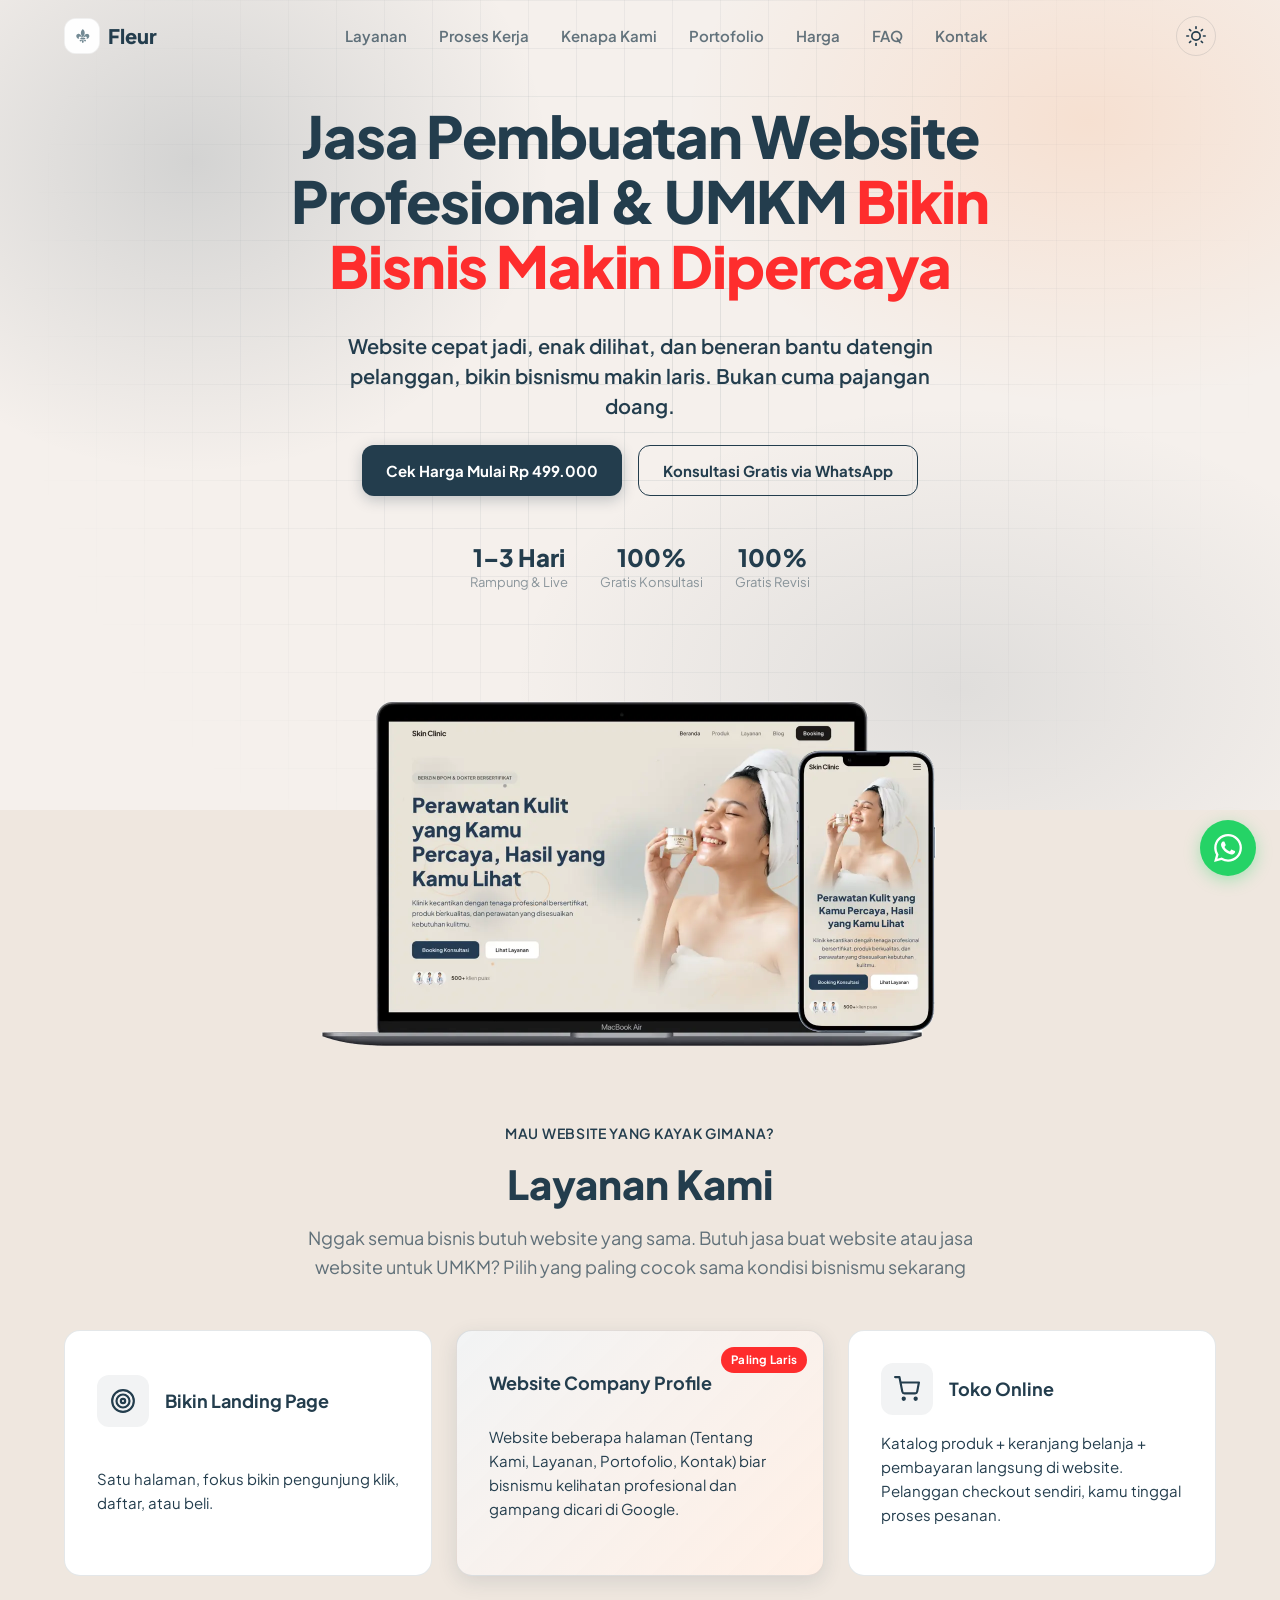
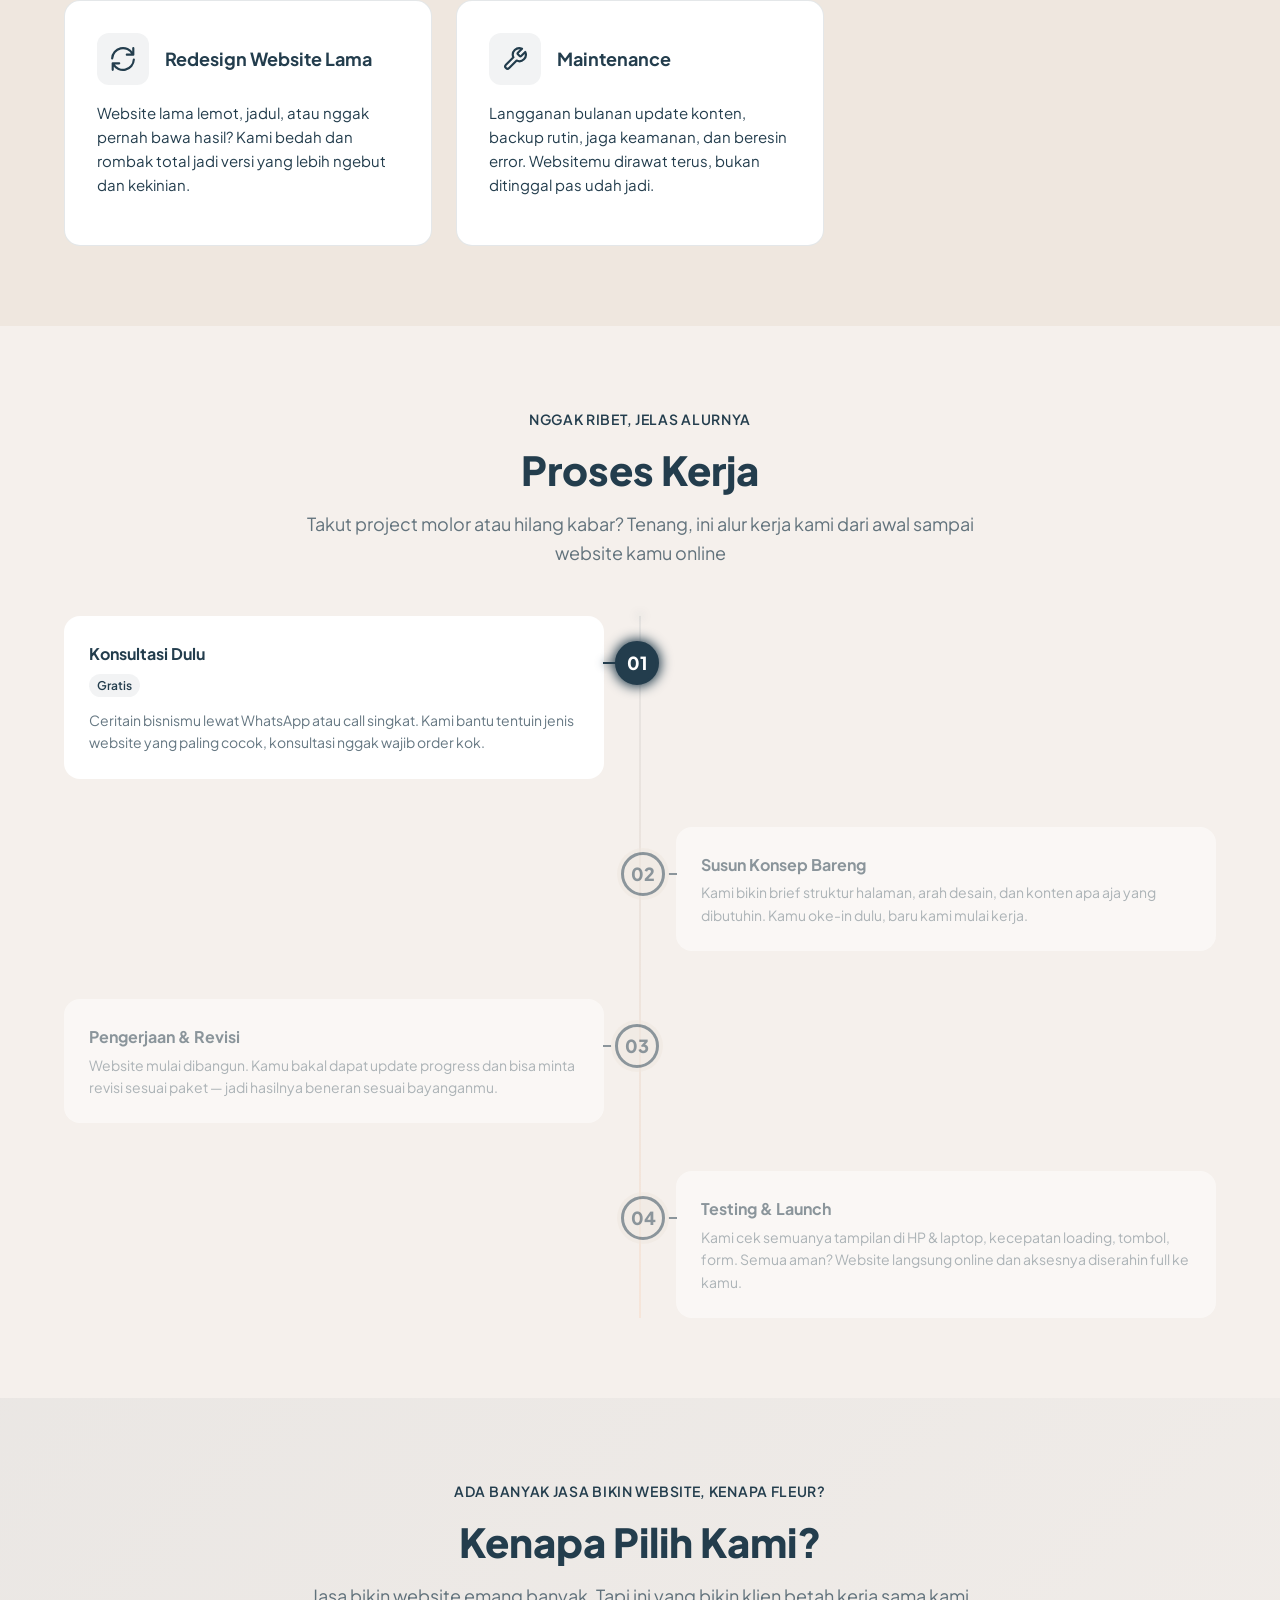
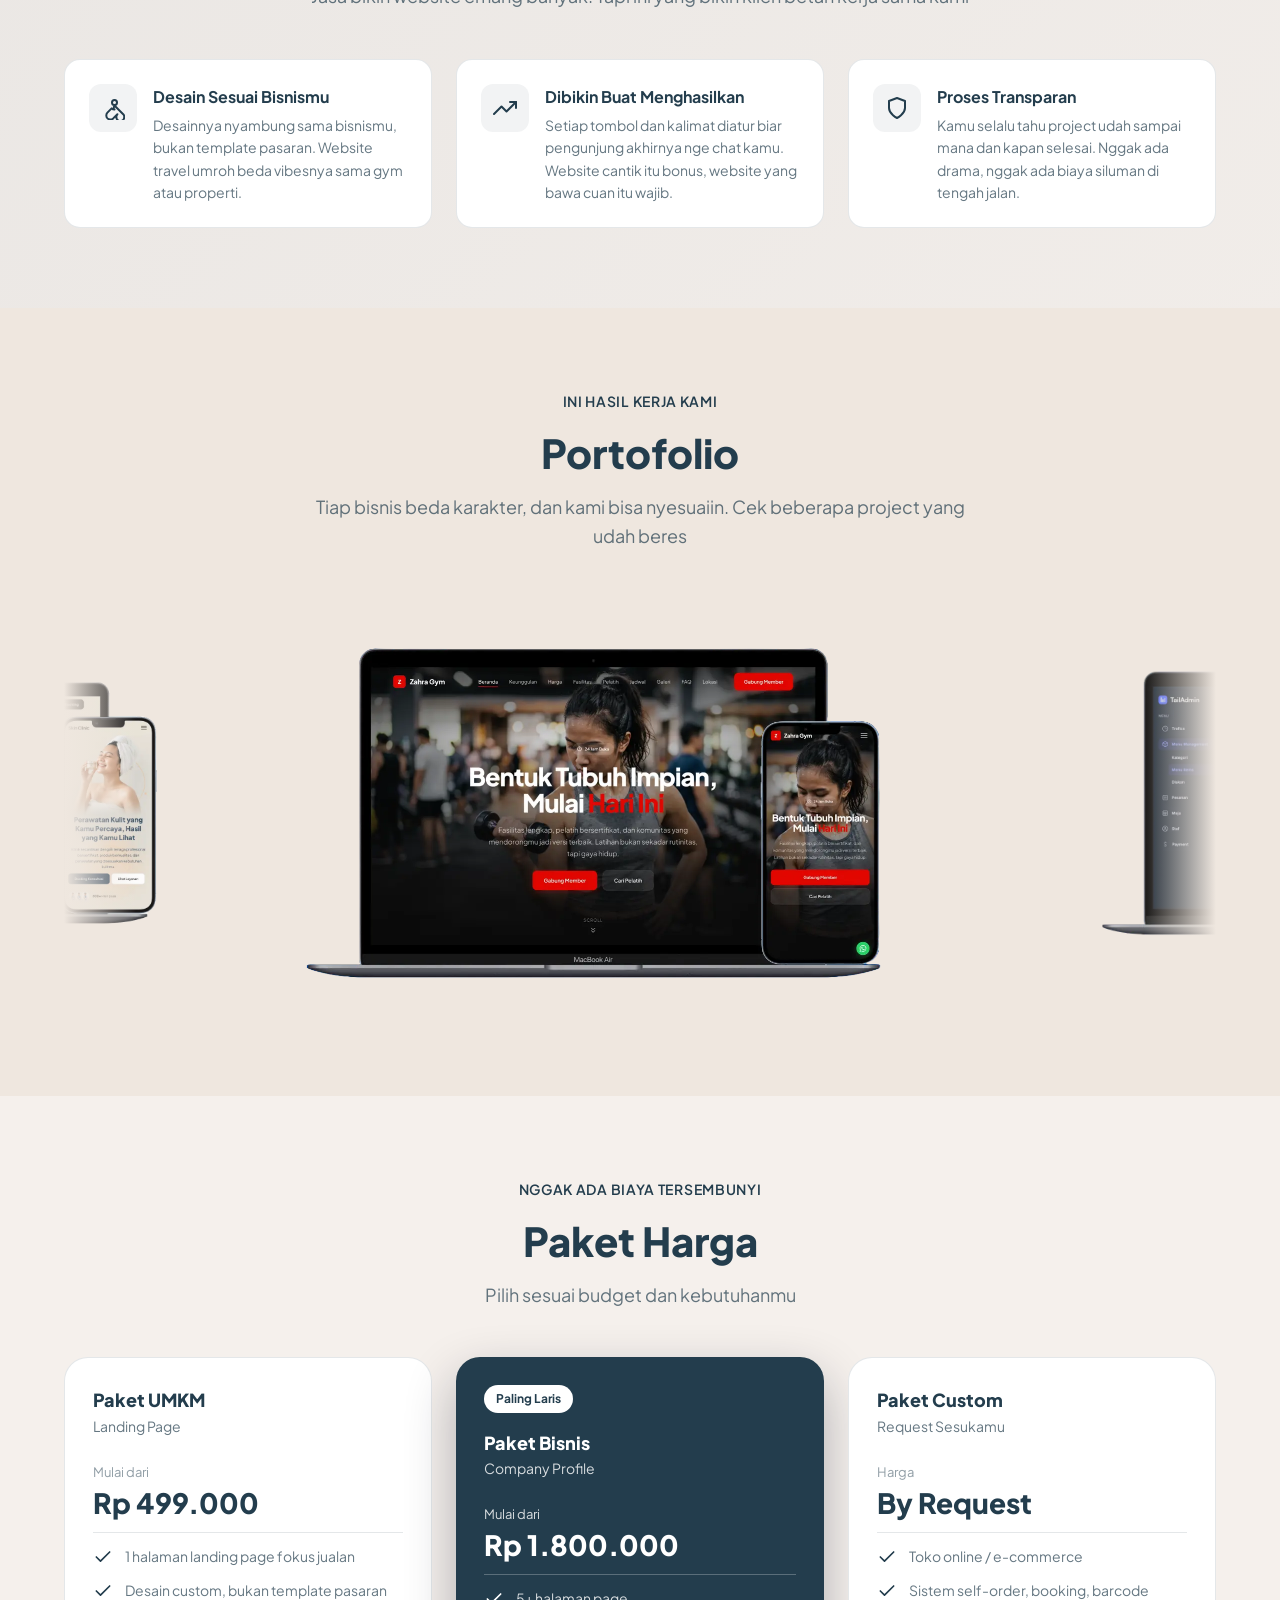
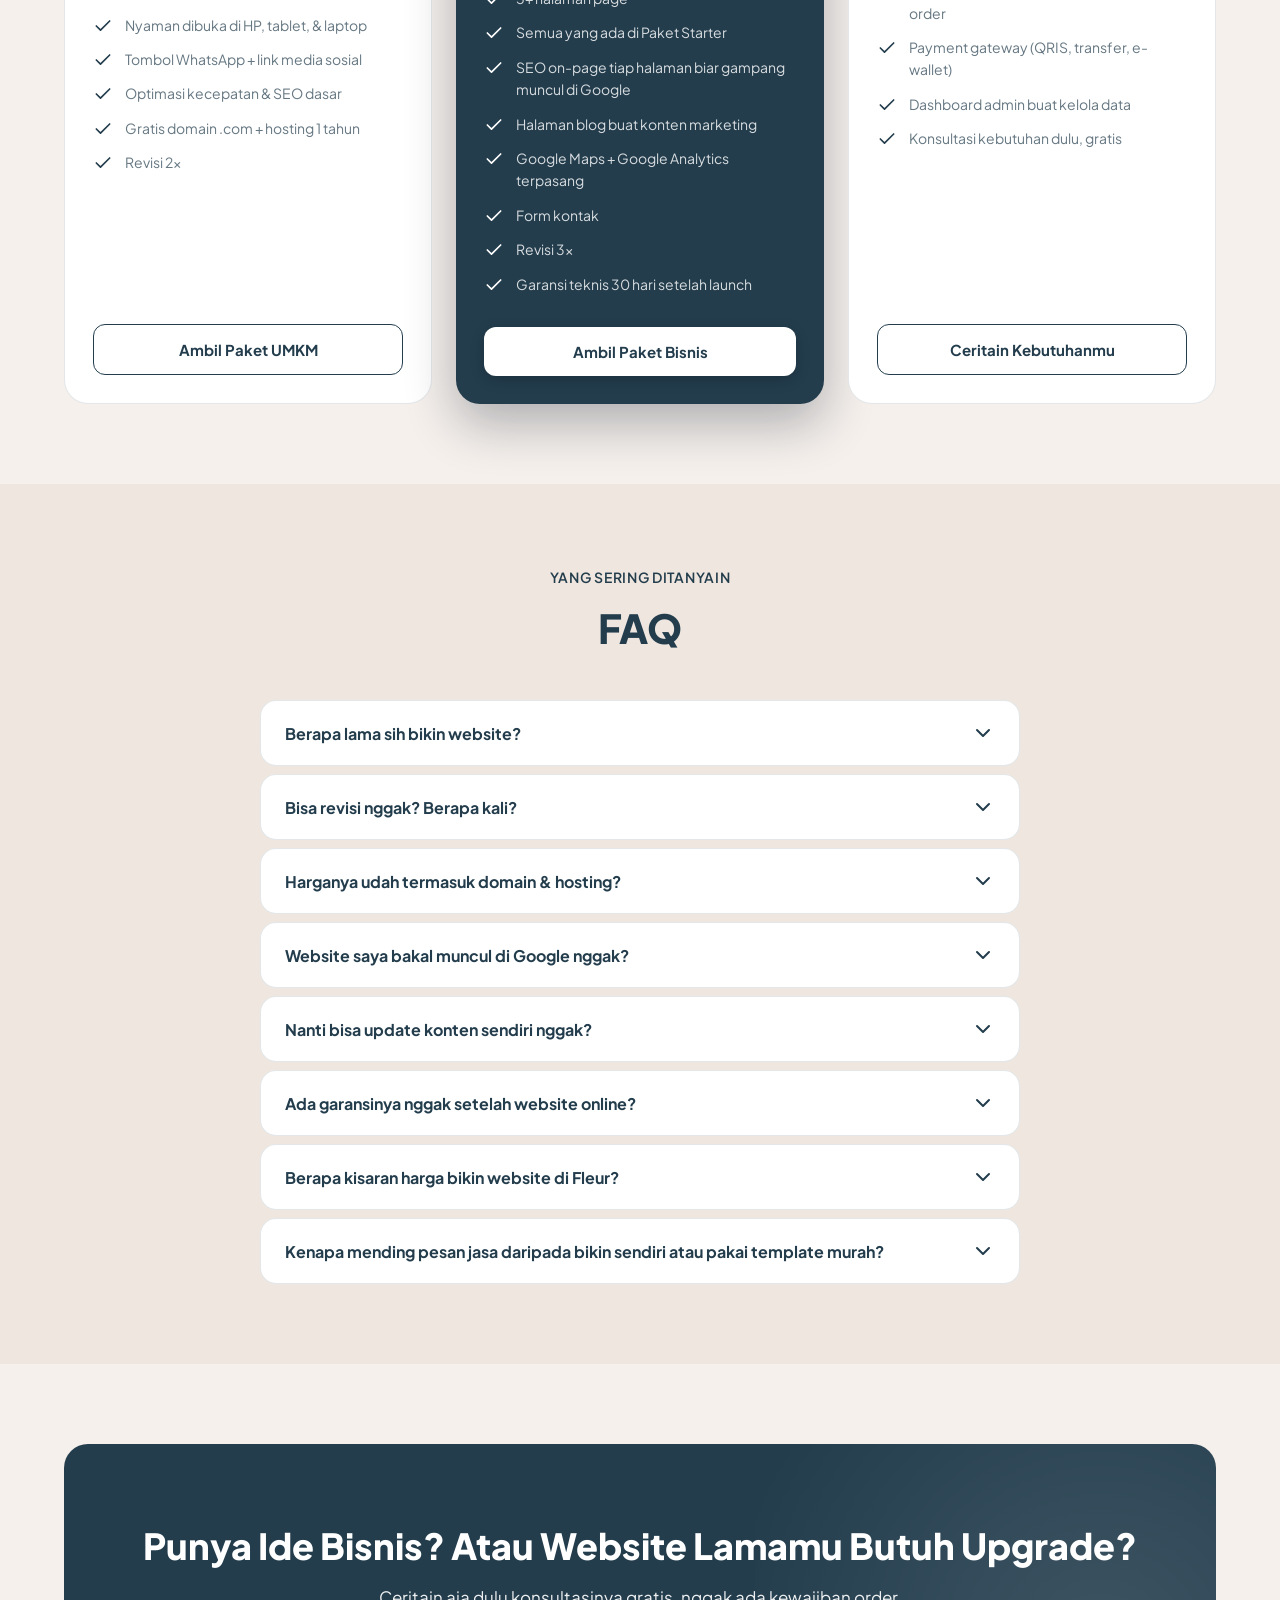
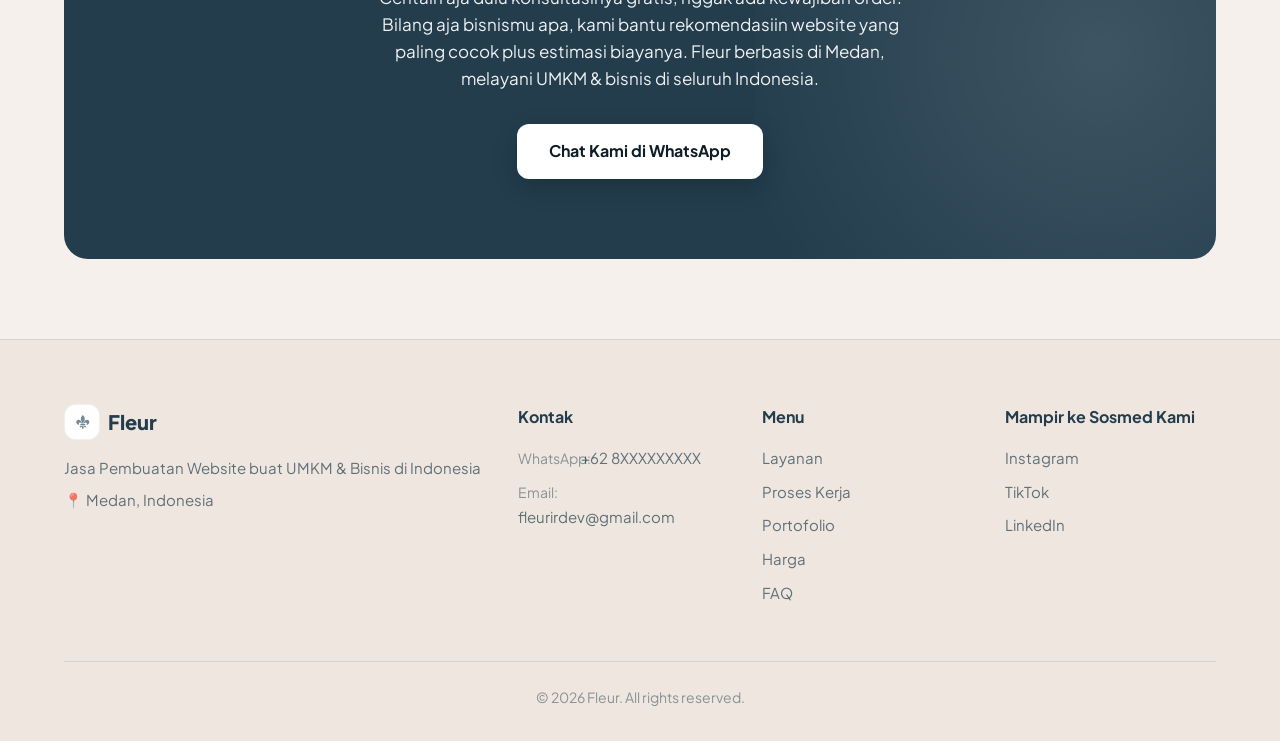
==== commit 95c7b307: "update project" ====
--- a/index.html
+++ b/index.html
@@ -296,7 +296,7 @@
       <div class="hero__showcase" aria-hidden="true">
         <div class="hero__showcase-track" id="hero-showcase-track">
           <a class="showcase-card" href="#portofolio" aria-label="Self Order">
-            <img src="assets/gym-sample.webp" alt="Portofolio sistem self order QRIS untuk restoran - jasa pembuatan website Fleur" loading="lazy" >
+            <img src="assets/skin-clinic-sample.webp" alt="Portofolio sistem self order QRIS untuk restoran - jasa pembuatan website Fleur" loading="lazy" >
           </a>
         </div>
       </div>
@@ -470,8 +470,9 @@
         </div>
         <div class="portfolio__scroller-wrap">
           <div class="portfolio__scroller reveal" id="portfolio-grid">
-            <img class="portfolio-card" src="assets/gym-sample.webp" alt="Landing page membership gym Zahra Gym — Fleur" loading="lazy" width="600" height="450">
-                        <img class="portfolio-card" src="assets/umroh-sample.webp" alt="Website company profile travel umroh Travelku — Fleur" loading="lazy" width="600" height="450">
+<img class="portfolio-card" src="assets/umroh-sample.webp" alt="Website company profile travel umroh Travelku — Fleur" loading="lazy" width="600" height="450">
+<img class="portfolio-card" src="assets/skin-clinic-sample.webp" alt="Website company profile travel umroh Travelku — Fleur" loading="lazy" width="600" height="450">
+<img class="portfolio-card" src="assets/gym-sample.webp" alt="Landing page membership gym Zahra Gym — Fleur" loading="lazy" width="600" height="450">
                                     <img class="portfolio-card" src="assets/self-order-sample.webp" alt="Sistem self order QRIS restoran — Fleur" loading="lazy" width="600" height="450">
             <img class="portfolio-card" src="assets/property-sample.webp" alt="Katalog properti Rumah Impian — Fleur" loading="lazy" width="600" height="450">
 
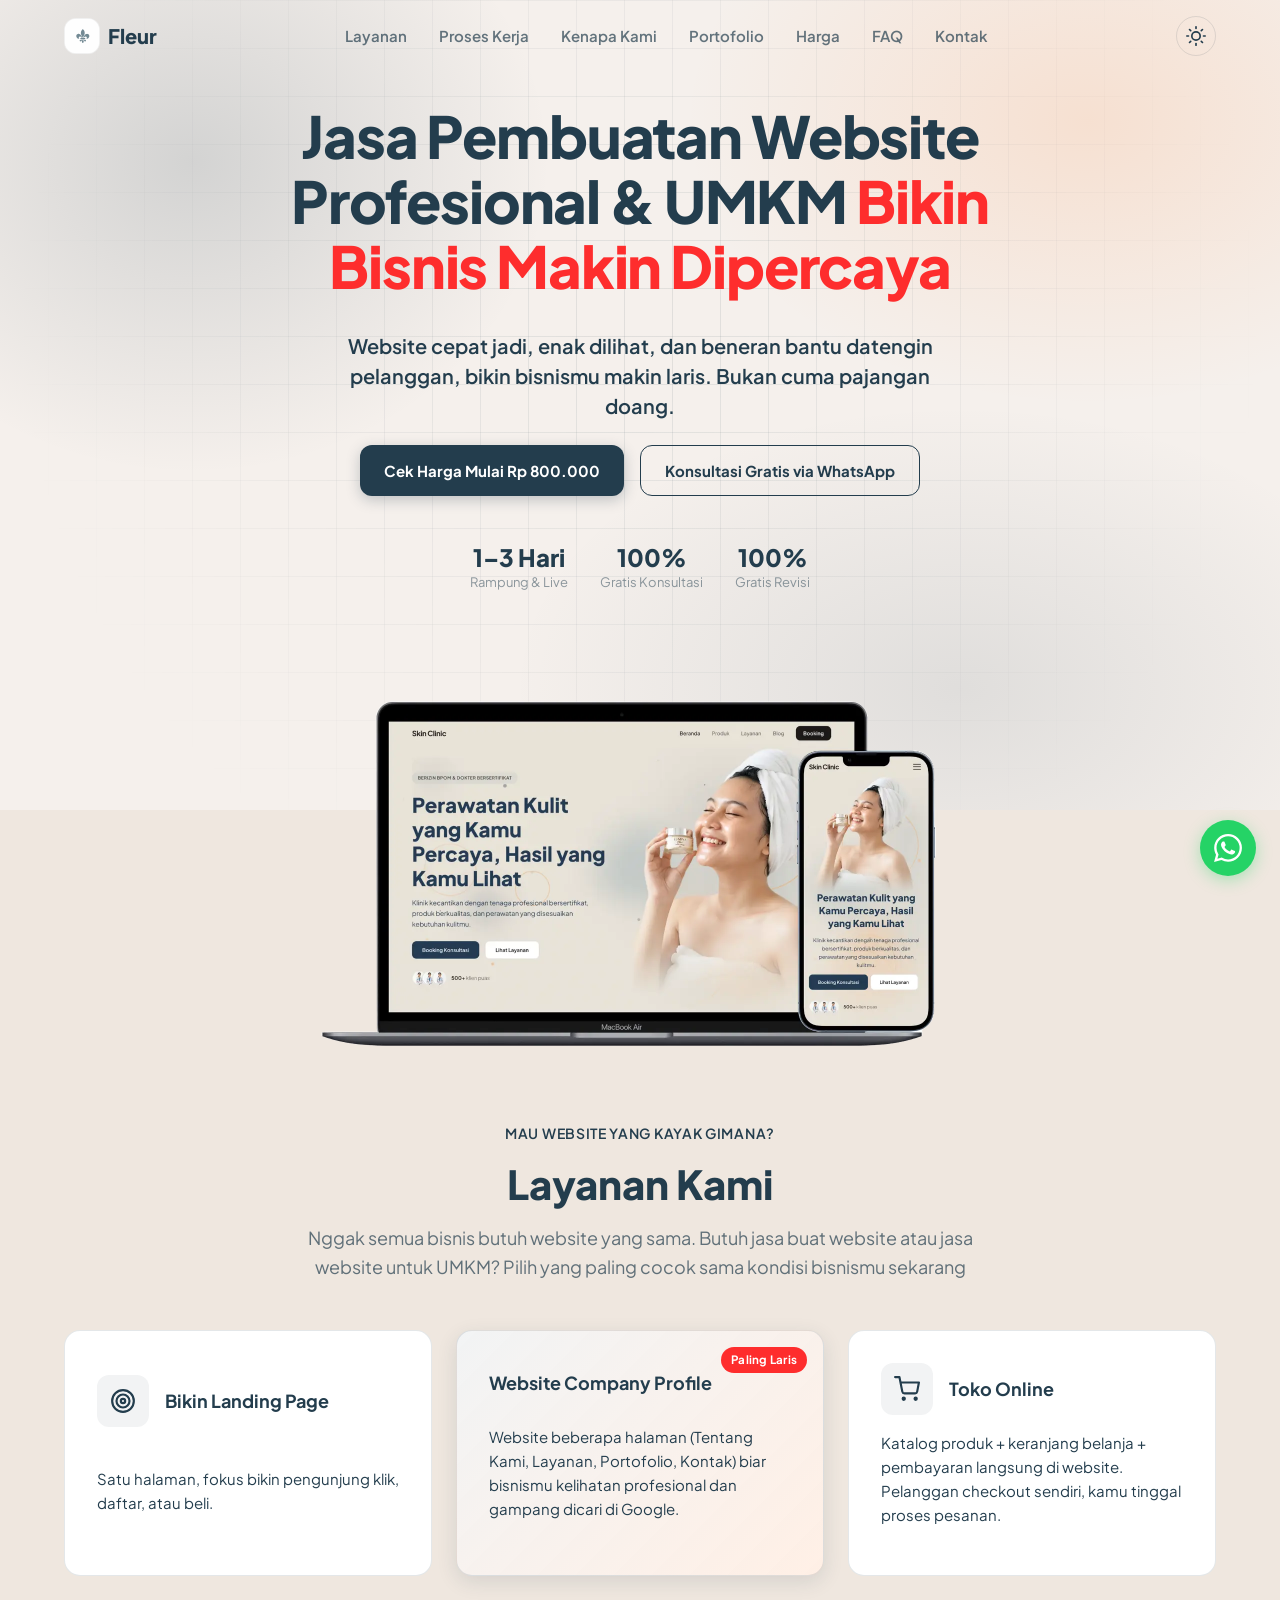
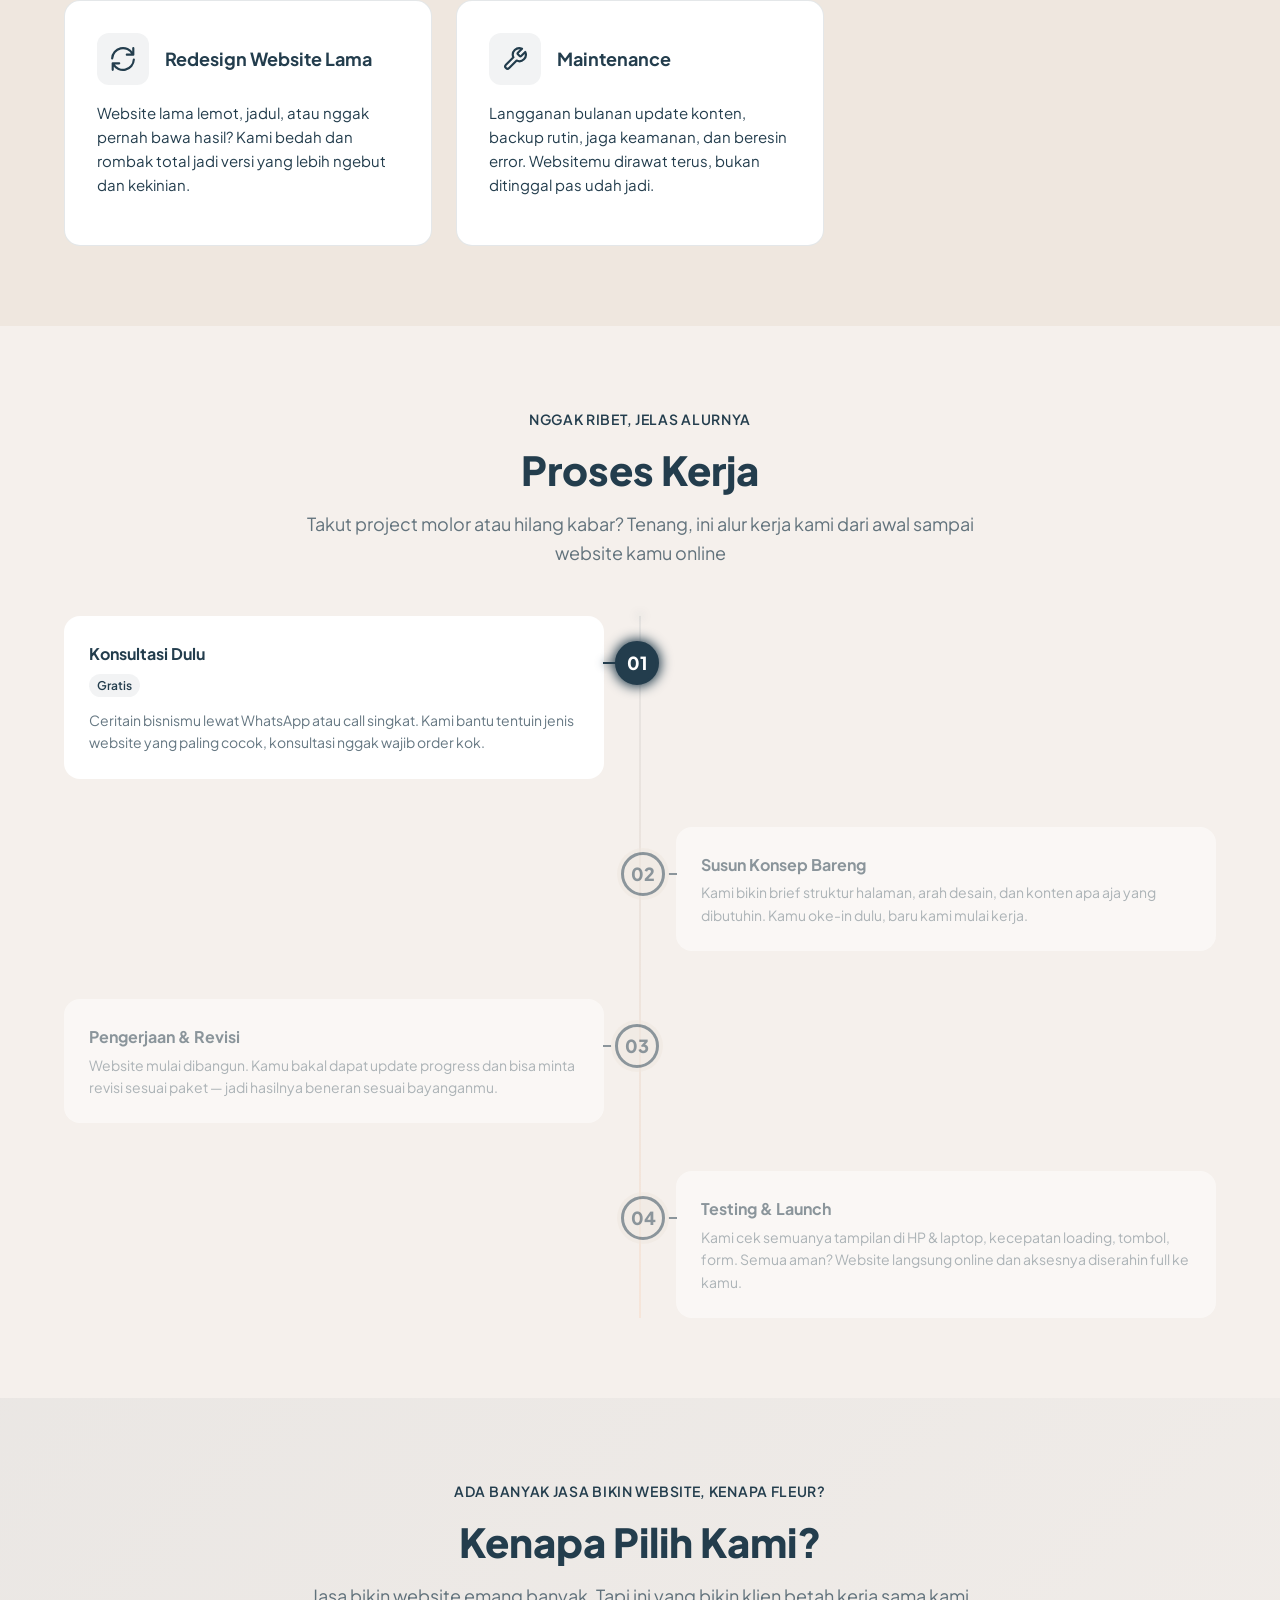
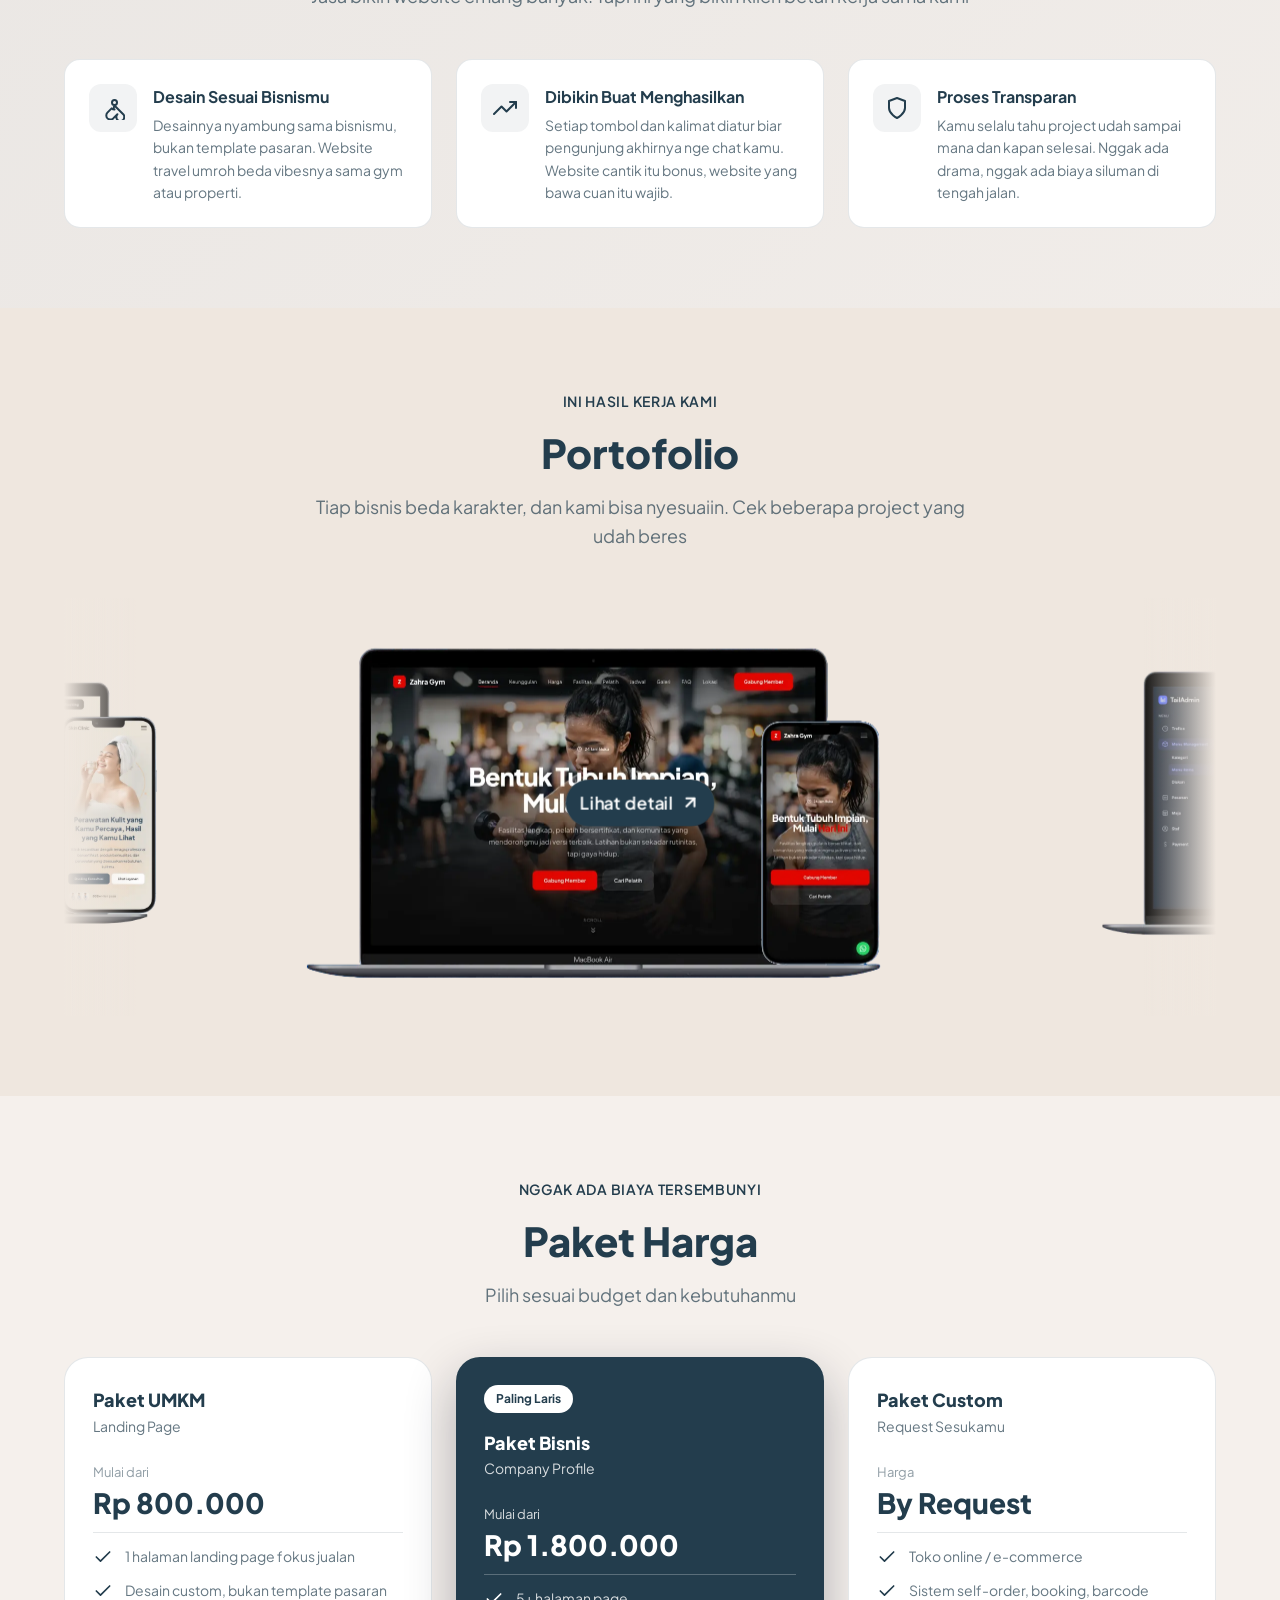
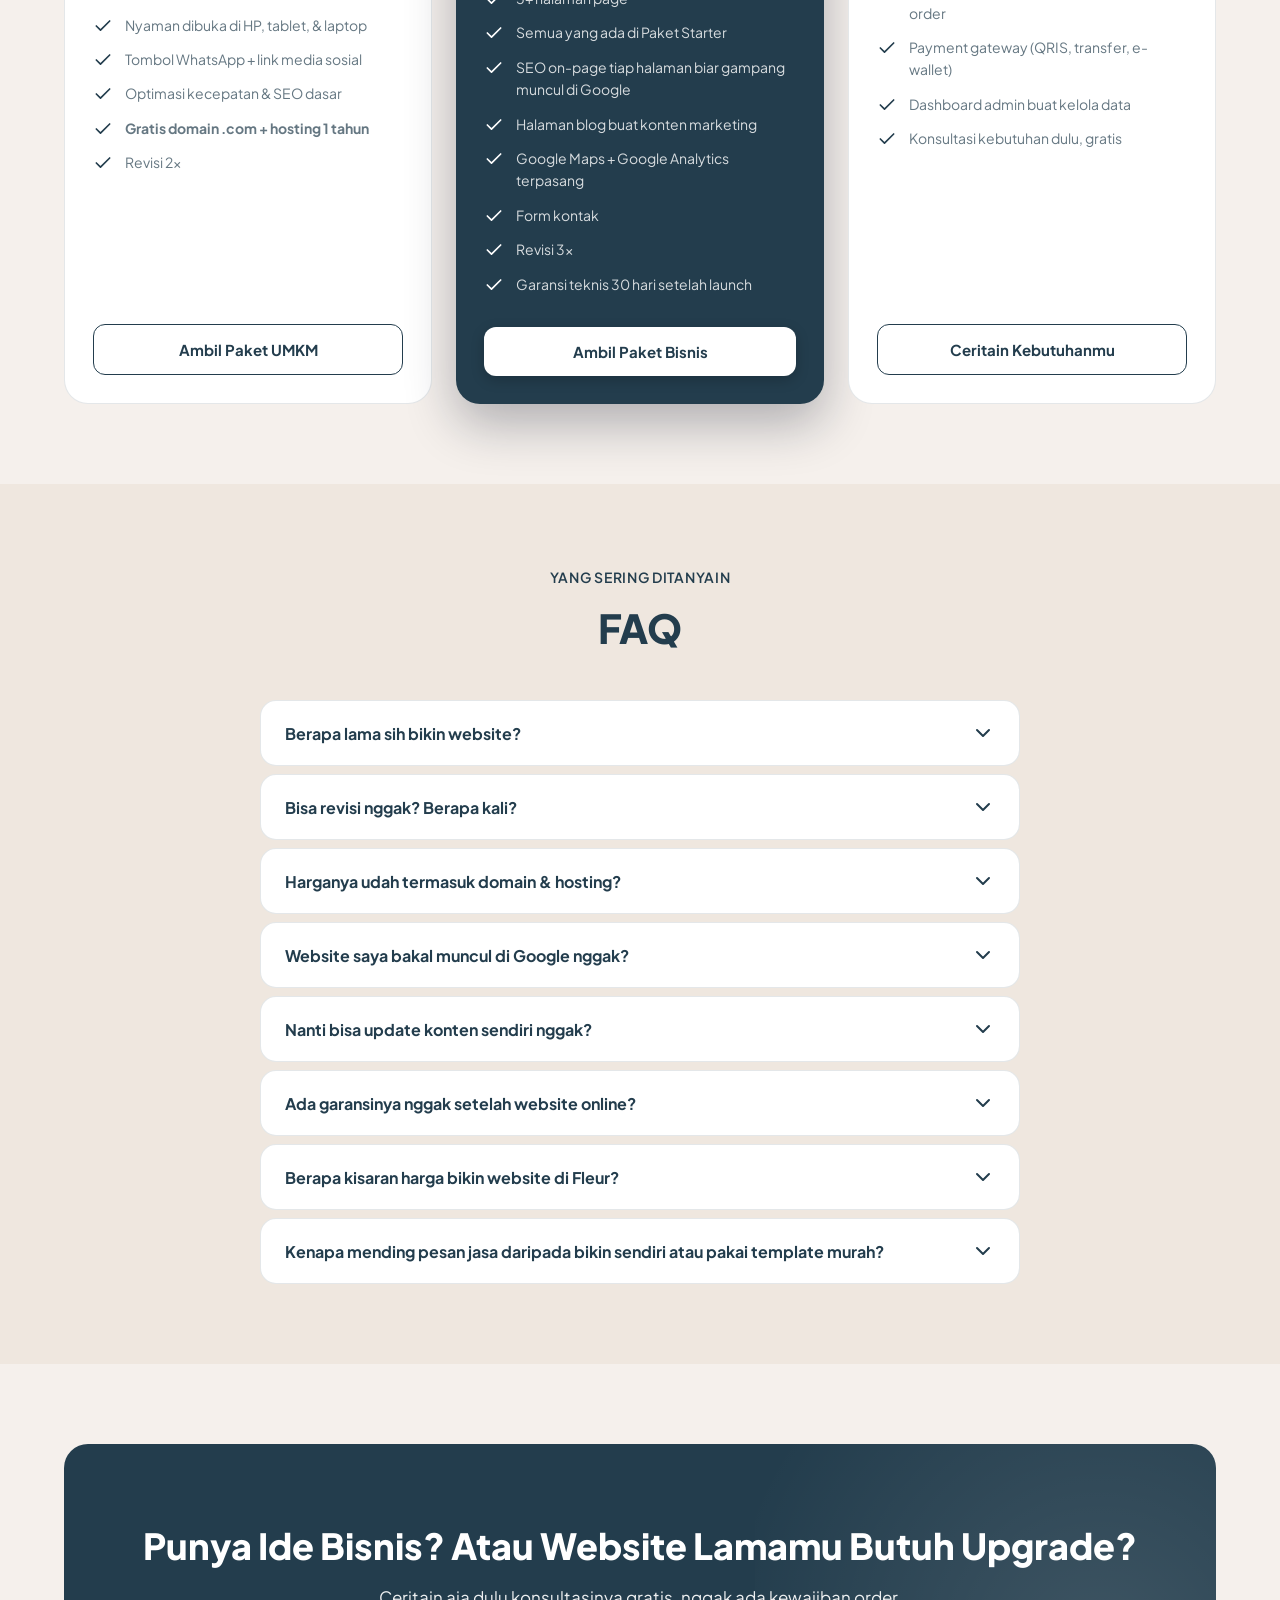
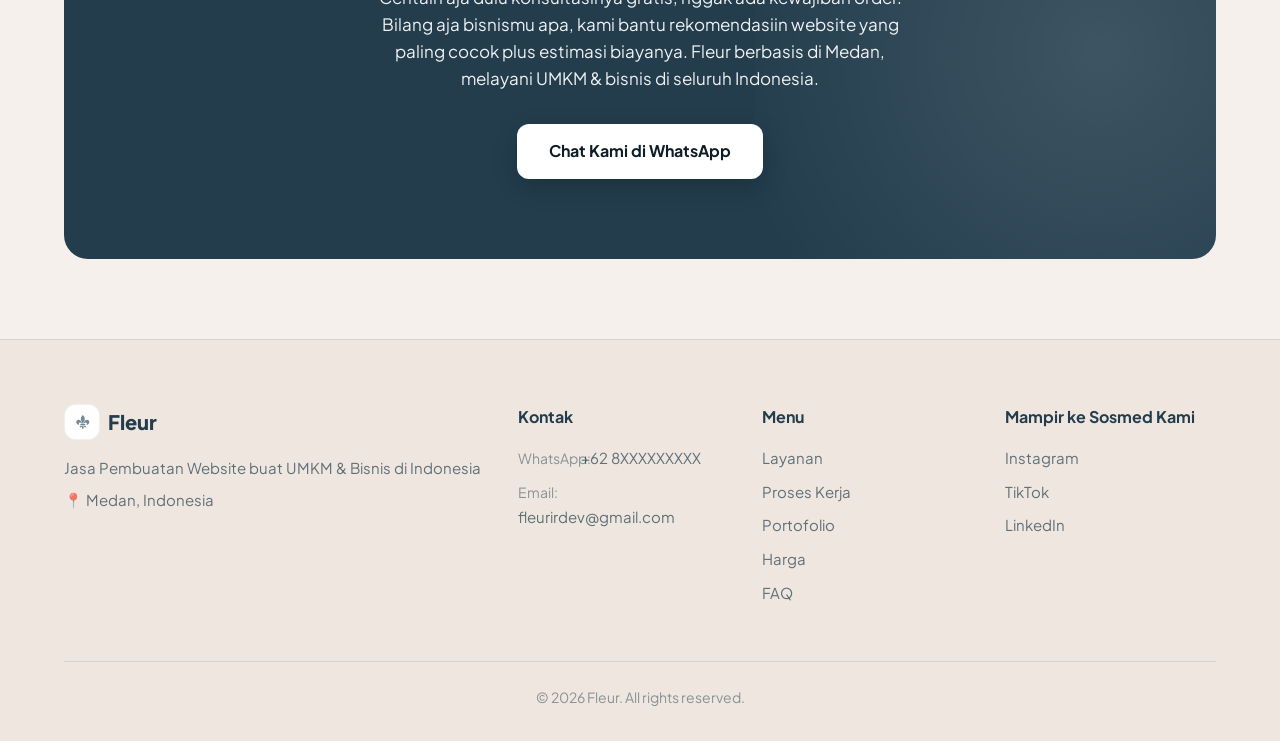
==== commit 502ff28d: "add article project" ====
--- a/index.html
+++ b/index.html
@@ -1,41 +1,47 @@
 <!DOCTYPE html>
 <html lang="id">
+
 <head>
   <meta charset="UTF-8">
   <meta name="viewport" content="width=device-width, initial-scale=1.0">
   <meta http-equiv="X-UA-Compatible" content="IE=edge">
-  
+
   <!-- SEO Meta -->
   <title>Jasa Pembuatan Website Profesional, Harga Masuk Akal | Fleur</title>
-  <meta name="description" content="Jasa pembuatan website profesional &amp; terjangkau di Medan — landing page, company profile, sampai toko online. Mulai Rp 499.000, gratis konsultasi. Cepat &amp; SEO friendly.">
-  <meta name="keywords" content="jasa pembuatan website, jasa buat website, jasa bikin website, jasa website, jasa pembuatan website profesional, bikin website murah, website murah, jasa bikin landing page, jasa website UMKM, harga bikin website, jasa redesign website, jasa website toko online, bikin website untuk bisnis, jasa pembuatan website Medan">
+  <meta name="description"
+    content="Jasa pembuatan website profesional &amp; terjangkau di Medan — landing page, company profile, sampai toko online. Mulai Rp 800.000, gratis konsultasi. Cepat &amp; SEO friendly.">
+  <meta name="keywords"
+    content="jasa pembuatan website, jasa buat website, jasa bikin website, jasa website, jasa pembuatan website profesional, bikin website murah, website murah, jasa bikin landing page, jasa website UMKM, harga bikin website, jasa redesign website, jasa website toko online, bikin website untuk bisnis, jasa pembuatan website Medan">
   <meta name="robots" content="index, follow">
   <meta name="author" content="Fleur">
   <link rel="canonical" href="https://Fleur.id/jasa-pembuatan-website">
-  
+
   <!-- Open Graph -->
   <meta property="og:type" content="website">
   <meta property="og:url" content="https://Fleur.id/jasa-pembuatan-website">
   <meta property="og:title" content="Jasa Pembuatan Website Profesional, Harga Masuk Akal | Fleur">
-  <meta property="og:description" content="Jasa pembuatan website profesional &amp; terjangkau di Medan — landing page, company profile, sampai toko online. Mulai Rp 499.000, gratis konsultasi. Cepat &amp; SEO friendly.">
+  <meta property="og:description"
+    content="Jasa pembuatan website profesional &amp; terjangkau di Medan — landing page, company profile, sampai toko online. Mulai Rp 800.000, gratis konsultasi. Cepat &amp; SEO friendly.">
   <meta property="og:image" content="https://Fleur.id/assets/og-image.jpg">
   <meta property="og:locale" content="id_ID">
   <meta property="og:site_name" content="Fleur">
-  
+
   <!-- Twitter Card -->
   <meta name="twitter:card" content="summary_large_image">
   <meta name="twitter:title" content="Jasa Pembuatan Website Profesional, Harga Masuk Akal | Fleur">
-  <meta name="twitter:description" content="Jasa pembuatan website profesional &amp; terjangkau di Medan — landing page, company profile, sampai toko online. Mulai Rp 499.000, gratis konsultasi. Cepat &amp; SEO friendly.">
+  <meta name="twitter:description"
+    content="Jasa pembuatan website profesional &amp; terjangkau di Medan — landing page, company profile, sampai toko online. Mulai Rp 800.000, gratis konsultasi. Cepat &amp; SEO friendly.">
   <meta name="twitter:image" content="https://Fleur.id/assets/og-image.jpg">
-  
+
   <!-- Fonts -->
   <link rel="preconnect" href="https://fonts.googleapis.com">
   <link rel="preconnect" href="https://fonts.gstatic.com" crossorigin>
-  <link href="https://fonts.googleapis.com/css2?family=Plus+Jakarta+Sans:wght@400;500;600;700;800&display=swap" rel="stylesheet">
-  
+  <link href="https://fonts.googleapis.com/css2?family=Plus+Jakarta+Sans:wght@400;500;600;700;800&display=swap"
+    rel="stylesheet">
+
   <!-- Styles -->
   <link rel="stylesheet" href="css/styles.css">
-  
+
   <!-- Inline theme init (cegah FOUC): set tema sebelum paint -->
   <script>
     (function () {
@@ -49,10 +55,10 @@
       }
     })();
   </script>
-  
+
   <!-- Favicon placeholder -->
   <link rel="icon" type="image/svg+xml" href="assets/logo.svg">
-  
+
   <!-- JSON-LD Structured Data (static) -->
   <script type="application/ld+json">
   {
@@ -62,7 +68,7 @@
         "@type": "ProfessionalService",
         "@id": "https://Fleur.id/jasa-pembuatan-website",
         "name": "Fleur",
-        "description": "Jasa pembuatan website profesional & terjangkau di Medan — landing page, company profile, sampai toko online. Mulai Rp 499.000, gratis konsultasi. Cepat & SEO friendly.",
+        "description": "Jasa pembuatan website profesional & terjangkau di Medan — landing page, company profile, sampai toko online. Mulai Rp 800.000, gratis konsultasi. Cepat & SEO friendly.",
         "url": "https://Fleur.id/jasa-pembuatan-website",
         "telephone": "+628XXXXXXXXX",
         "email": "fleurirdev@gmail.com",
@@ -190,7 +196,7 @@
             "name": "Berapa kisaran harga bikin website di Fleur?",
             "acceptedAnswer": {
               "@type": "Answer",
-              "text": "Paket UMKM (landing page) mulai Rp 499.000, Paket Bisnis (company profile) mulai Rp 1.800.000, dan Paket Custom by request. Semua sudah include domain .com + hosting 1 tahun, gratis konsultasi, dan revisi sesuai paket harganya transparan di awal, nggak ada biaya tersembunyi."
+              "text": "Paket UMKM (landing page) mulai Rp 800.000, Paket Bisnis (company profile) mulai Rp 1.800.000, dan Paket Custom by request. Semua sudah include domain .com + hosting 1 tahun, gratis konsultasi, dan revisi sesuai paket harganya transparan di awal, nggak ada biaya tersembunyi."
             }
           },
           {
@@ -207,10 +213,11 @@
   }
   </script>
 </head>
+
 <body>
   <!-- Skip to content for accessibility -->
   <!-- <a href="#main-content" class="skip-link">Langsung ke konten</a> -->
-  
+
   <!-- Navbar -->
   <header class="header" id="header">
     <nav class="nav container" aria-label="Navigasi utama">
@@ -218,23 +225,26 @@
         <img src="assets/logo.svg" class="nav__logo-img" alt="Fleur" width="36" height="36">
         <span class="nav__logo-text">Fleur</span>
       </a>
-      
+
       <div class="nav__menu" id="nav-menu">
         <ul class="nav__list" id="nav-list" role="menubar">
           <li role="none"><a href="#layanan" class="nav__link" role="menuitem" data-section="layanan">Layanan</a></li>
-          <li role="none"><a href="#proses" class="nav__link" role="menuitem" data-section="proses">Proses Kerja</a></li>
+          <li role="none"><a href="#proses" class="nav__link" role="menuitem" data-section="proses">Proses Kerja</a>
+          </li>
           <li role="none"><a href="#kenapa" class="nav__link" role="menuitem" data-section="kenapa">Kenapa Kami</a></li>
-          <li role="none"><a href="#portofolio" class="nav__link" role="menuitem" data-section="portofolio">Portofolio</a></li>
+          <li role="none"><a href="#portofolio" class="nav__link" role="menuitem"
+              data-section="portofolio">Portofolio</a></li>
           <li role="none"><a href="#harga" class="nav__link" role="menuitem" data-section="harga">Harga</a></li>
           <!-- <li role="none"><a href="#testimoni" class="nav__link" role="menuitem" data-section="testimoni">Testimoni</a></li> -->
           <li role="none"><a href="#faq" class="nav__link" role="menuitem" data-section="faq">FAQ</a></li>
           <li role="none"><a href="#kontak" class="nav__link" role="menuitem" data-section="kontak">Kontak</a></li>
         </ul>
       </div>
-      
+
       <div class="nav__actions">
         <button class="theme-toggle" id="theme-toggle" aria-label="Ganti tema" aria-pressed="false" type="button">
-          <svg class="theme-toggle__icon theme-toggle__icon--sun" viewBox="0 0 24 24" fill="none" stroke="currentColor" stroke-width="2" stroke-linecap="round" stroke-linejoin="round" aria-hidden="true">
+          <svg class="theme-toggle__icon theme-toggle__icon--sun" viewBox="0 0 24 24" fill="none" stroke="currentColor"
+            stroke-width="2" stroke-linecap="round" stroke-linejoin="round" aria-hidden="true">
             <circle cx="12" cy="12" r="5"></circle>
             <line x1="12" y1="1" x2="12" y2="3"></line>
             <line x1="12" y1="21" x2="12" y2="23"></line>
@@ -245,11 +255,13 @@
             <line x1="4.22" y1="19.78" x2="5.64" y2="18.36"></line>
             <line x1="18.36" y1="5.64" x2="19.78" y2="4.22"></line>
           </svg>
-          <svg class="theme-toggle__icon theme-toggle__icon--moon" viewBox="0 0 24 24" fill="none" stroke="currentColor" stroke-width="2" stroke-linecap="round" stroke-linejoin="round" aria-hidden="true">
+          <svg class="theme-toggle__icon theme-toggle__icon--moon" viewBox="0 0 24 24" fill="none" stroke="currentColor"
+            stroke-width="2" stroke-linecap="round" stroke-linejoin="round" aria-hidden="true">
             <path d="M21 12.79A9 9 0 1 1 11.21 3 7 7 0 0 0 21 12.79z"></path>
           </svg>
         </button>
-        <button class="nav__hamburger" id="nav-hamburger" aria-label="Buka menu" aria-expanded="false" aria-controls="nav-menu" type="button">
+        <button class="nav__hamburger" id="nav-hamburger" aria-label="Buka menu" aria-expanded="false"
+          aria-controls="nav-menu" type="button">
           <span></span>
           <span></span>
           <span></span>
@@ -266,11 +278,15 @@
       <div class="hero__bg" aria-hidden="true"></div>
       <div class="hero__inner container">
         <div class="hero__content">
-          <h1 class="hero__title" id="hero-title">Jasa Pembuatan Website Profesional &amp; UMKM <span class="highlight">Bikin Bisnis Makin Dipercaya</span></h1>
-          <p class="hero__subtitle" id="hero-subtitle">Website cepat jadi, enak dilihat, dan beneran bantu datengin pelanggan, bikin bisnismu makin laris. Bukan cuma pajangan doang.</p>
+          <h1 class="hero__title" id="hero-title">Jasa Pembuatan Website Profesional &amp; UMKM <span
+              class="highlight">Bikin Bisnis Makin Dipercaya</span></h1>
+          <p class="hero__subtitle" id="hero-subtitle">Website cepat jadi, enak dilihat, dan beneran bantu datengin
+            pelanggan, bikin bisnismu makin laris. Bukan cuma pajangan doang.</p>
           <div class="hero__cta">
-            <a href="#harga" class="btn btn--primary" id="hero-cta-primary">Cek Harga Mulai Rp 499.000</a>
-            <a href="https://wa.me/628XXXXXXXXX?text=Halo%20Fleur%2C%20saya%20mau%20konsultasi%20bikin%20website." class="btn btn--secondary" id="hero-cta-secondary" target="_blank" rel="noopener noreferrer">Konsultasi Gratis via WhatsApp</a>
+            <a href="#harga" class="btn btn--primary" id="hero-cta-primary">Cek Harga Mulai Rp 800.000</a>
+            <a href="https://wa.me/628XXXXXXXXX?text=Halo%20Fleur%2C%20saya%20mau%20konsultasi%20bikin%20website."
+              class="btn btn--secondary" id="hero-cta-secondary" target="_blank" rel="noopener noreferrer">Konsultasi
+              Gratis via WhatsApp</a>
           </div>
           <div class="hero__stats" id="hero-stats">
             <div class="hero__stat">
@@ -286,7 +302,7 @@
               <span class="hero__stat-label">Gratis Revisi</span>
             </div>
             <!-- <div class="hero__stat">
-              <span class="hero__stat-value">Mulai Rp 499.000</span>
+              <span class="hero__stat-value">Mulai Rp 800.000</span>
               <span class="hero__stat-label">Harga Transparan</span>
             </div> -->
           </div>
@@ -296,24 +312,31 @@
       <div class="hero__showcase" aria-hidden="true">
         <div class="hero__showcase-track" id="hero-showcase-track">
           <a class="showcase-card" href="#portofolio" aria-label="Self Order">
-            <img src="assets/skin-clinic-sample.webp" alt="Portofolio sistem self order QRIS untuk restoran - jasa pembuatan website Fleur" loading="lazy" >
+            <img src="assets/skin-clinic-sample.webp"
+              alt="Portofolio sistem self order QRIS untuk restoran - jasa pembuatan website Fleur" loading="lazy">
           </a>
         </div>
       </div>
     </section>
-    
+
     <!-- Services Section -->
     <section class="section section--alt services" id="layanan" aria-labelledby="services-title">
       <div class="container">
         <div class="section__header reveal">
           <span class="section__eyebrow" id="services-subtitle">Mau Website yang Kayak Gimana?</span>
           <h2 class="section__title" id="services-title">Layanan Kami</h2>
-          <p class="section__description" id="services-description">Nggak semua bisnis butuh website yang sama. Butuh jasa buat website atau jasa website untuk UMKM? Pilih yang paling cocok sama kondisi bisnismu sekarang</p>
+          <p class="section__description" id="services-description">Nggak semua bisnis butuh website yang sama. Butuh
+            jasa buat website atau jasa website untuk UMKM? Pilih yang paling cocok sama kondisi bisnismu sekarang</p>
         </div>
         <div class="services__grid" id="services-grid">
           <article class="service-card reveal">
             <div class="service-card__icon" aria-hidden="true">
-              <svg viewBox="0 0 24 24" fill="none" stroke="currentColor" stroke-width="2" stroke-linecap="round" stroke-linejoin="round"><circle cx="12" cy="12" r="10"></circle><circle cx="12" cy="12" r="6"></circle><circle cx="12" cy="12" r="2"></circle></svg>
+              <svg viewBox="0 0 24 24" fill="none" stroke="currentColor" stroke-width="2" stroke-linecap="round"
+                stroke-linejoin="round">
+                <circle cx="12" cy="12" r="10"></circle>
+                <circle cx="12" cy="12" r="6"></circle>
+                <circle cx="12" cy="12" r="2"></circle>
+              </svg>
             </div>
             <h3 class="service-card__title">Bikin Landing Page</h3>
             <p class="service-card__description">Satu halaman, fokus bikin pengunjung klik, daftar, atau beli.</p>
@@ -325,69 +348,91 @@
               <svg viewBox="0 0 24 24" fill="none" stroke="currentColor" stroke-width="2" stroke-linecap="round" stroke-linejoin="round"><path d="M3 21h18"></path><path d="M5 21V7l8-4 8 4v14"></path><path d="M9 21v-6h6v6"></path></svg>
             </div> -->
             <h3 class="service-card__title">Website Company Profile</h3>
-            <p class="service-card__description">Website beberapa halaman (Tentang Kami, Layanan, Portofolio, Kontak) biar bisnismu kelihatan profesional dan gampang dicari di Google.</p>
+            <p class="service-card__description">Website beberapa halaman (Tentang Kami, Layanan, Portofolio, Kontak)
+              biar bisnismu kelihatan profesional dan gampang dicari di Google.</p>
             <!-- <p class="service-card__audience"><strong>Buat kamu yang mau bisnisnya dianggap serius sama calon klien, investor, atau calon partner kerja sama.</strong></p> -->
           </article>
           <article class="service-card reveal">
             <div class="service-card__icon" aria-hidden="true">
-              <svg viewBox="0 0 24 24" fill="none" stroke="currentColor" stroke-width="2" stroke-linecap="round" stroke-linejoin="round"><circle cx="9" cy="21" r="1"></circle><circle cx="20" cy="21" r="1"></circle><path d="M1 1h4l2.68 13.39a2 2 0 0 0 2 1.61h9.72a2 2 0 0 0 2-1.61L23 6H6"></path></svg>
+              <svg viewBox="0 0 24 24" fill="none" stroke="currentColor" stroke-width="2" stroke-linecap="round"
+                stroke-linejoin="round">
+                <circle cx="9" cy="21" r="1"></circle>
+                <circle cx="20" cy="21" r="1"></circle>
+                <path d="M1 1h4l2.68 13.39a2 2 0 0 0 2 1.61h9.72a2 2 0 0 0 2-1.61L23 6H6"></path>
+              </svg>
             </div>
             <h3 class="service-card__title">Toko Online</h3>
-            <p class="service-card__description">Katalog produk + keranjang belanja + pembayaran langsung di website. Pelanggan checkout sendiri, kamu tinggal proses pesanan.</p>
+            <p class="service-card__description">Katalog produk + keranjang belanja + pembayaran langsung di website.
+              Pelanggan checkout sendiri, kamu tinggal proses pesanan.</p>
             <!-- <p class="service-card__audience"><strong>Buat kamu yang udah kewalahan balasin chat orderan satu-satu dan butuh sistem yang jalan otomatis.</strong></p> -->
           </article>
           <article class="service-card reveal">
             <div class="service-card__icon" aria-hidden="true">
-              <svg viewBox="0 0 24 24" fill="none" stroke="currentColor" stroke-width="2" stroke-linecap="round" stroke-linejoin="round"><path d="M21.5 2v6h-6M2.5 22v-6h6M2 11.5a10 10 0 0 1 18.8-4.3M22 12.5a10 10 0 0 1-18.8 4.3"></path></svg>
+              <svg viewBox="0 0 24 24" fill="none" stroke="currentColor" stroke-width="2" stroke-linecap="round"
+                stroke-linejoin="round">
+                <path d="M21.5 2v6h-6M2.5 22v-6h6M2 11.5a10 10 0 0 1 18.8-4.3M22 12.5a10 10 0 0 1-18.8 4.3"></path>
+              </svg>
             </div>
             <h3 class="service-card__title">Redesign Website Lama</h3>
-            <p class="service-card__description">Website lama lemot, jadul, atau nggak pernah bawa hasil? Kami bedah dan rombak total jadi versi yang lebih ngebut dan kekinian.</p>
+            <p class="service-card__description">Website lama lemot, jadul, atau nggak pernah bawa hasil? Kami bedah dan
+              rombak total jadi versi yang lebih ngebut dan kekinian.</p>
             <!-- <p class="service-card__audience"><strong>Buat kamu yang udah punya website tapi malu nge share linknya ke calon pembeli.</strong></p> -->
           </article>
           <article class="service-card reveal">
             <div class="service-card__icon" aria-hidden="true">
-              <svg viewBox="0 0 24 24" fill="none" stroke="currentColor" stroke-width="2" stroke-linecap="round" stroke-linejoin="round"><path d="M14.7 6.3a1 1 0 0 0 0 1.4l1.6 1.6a1 1 0 0 0 1.4 0l3.77-3.77a6 6 0 0 1-7.94 7.94l-6.91 6.91a2.12 2.12 0 0 1-3-3l6.91-6.91a6 6 0 0 1 7.94-7.94l-3.76 3.76z"></path></svg>
+              <svg viewBox="0 0 24 24" fill="none" stroke="currentColor" stroke-width="2" stroke-linecap="round"
+                stroke-linejoin="round">
+                <path
+                  d="M14.7 6.3a1 1 0 0 0 0 1.4l1.6 1.6a1 1 0 0 0 1.4 0l3.77-3.77a6 6 0 0 1-7.94 7.94l-6.91 6.91a2.12 2.12 0 0 1-3-3l6.91-6.91a6 6 0 0 1 7.94-7.94l-3.76 3.76z">
+                </path>
+              </svg>
             </div>
             <h3 class="service-card__title">Maintenance</h3>
-            <p class="service-card__description">Langganan bulanan update konten, backup rutin, jaga keamanan, dan beresin error. Websitemu dirawat terus, bukan ditinggal pas udah jadi.</p>
+            <p class="service-card__description">Langganan bulanan update konten, backup rutin, jaga keamanan, dan
+              beresin error. Websitemu dirawat terus, bukan ditinggal pas udah jadi.</p>
             <!-- <p class="service-card__audience"><strong>Buat kamu yang nggak mau pusing ngurus hal teknis dan pengen website selalu aman + update.</strong></p> -->
           </article>
         </div>
       </div>
     </section>
-    
+
     <!-- Process Section -->
     <section class="section process" id="proses" aria-labelledby="process-title">
       <div class="container">
         <div class="section__header reveal">
           <span class="section__eyebrow" id="process-subtitle">Nggak Ribet, Jelas Alurnya</span>
           <h2 class="section__title" id="process-title">Proses Kerja</h2>
-          <p class="section__description" id="process-description">Takut project molor atau hilang kabar? Tenang, ini alur kerja kami dari awal sampai website kamu online</p>
+          <p class="section__description" id="process-description">Takut project molor atau hilang kabar? Tenang, ini
+            alur kerja kami dari awal sampai website kamu online</p>
         </div>
         <div class="process__timeline" id="process-timeline">
           <article class="process-card reveal">
             <div class="process-card__number">01</div>
             <h3 class="process-card__title">Konsultasi Dulu</h3>
             <span class="process-card__note">Gratis</span>
-            <p class="process-card__description">Ceritain bisnismu lewat WhatsApp atau call singkat. Kami bantu tentuin jenis website yang paling cocok, konsultasi nggak wajib order kok.</p>
+            <p class="process-card__description">Ceritain bisnismu lewat WhatsApp atau call singkat. Kami bantu tentuin
+              jenis website yang paling cocok, konsultasi nggak wajib order kok.</p>
           </article>
           <article class="process-card reveal">
             <div class="process-card__number">02</div>
             <h3 class="process-card__title">Susun Konsep Bareng</h3>
             <!-- <span class="process-card__note">1–3 hari</span> -->
-            <p class="process-card__description">Kami bikin brief struktur halaman, arah desain, dan konten apa aja yang dibutuhin. Kamu oke-in dulu, baru kami mulai kerja.</p>
+            <p class="process-card__description">Kami bikin brief struktur halaman, arah desain, dan konten apa aja yang
+              dibutuhin. Kamu oke-in dulu, baru kami mulai kerja.</p>
           </article>
           <article class="process-card reveal">
             <div class="process-card__number">03</div>
             <h3 class="process-card__title">Pengerjaan &amp; Revisi</h3>
             <!-- <span class="process-card__note">5–14 hari, tergantung paket</span> -->
-            <p class="process-card__description">Website mulai dibangun. Kamu bakal dapat update progress dan bisa minta revisi sesuai paket — jadi hasilnya beneran sesuai bayanganmu.</p>
+            <p class="process-card__description">Website mulai dibangun. Kamu bakal dapat update progress dan bisa minta
+              revisi sesuai paket — jadi hasilnya beneran sesuai bayanganmu.</p>
           </article>
           <article class="process-card reveal">
             <div class="process-card__number">04</div>
             <h3 class="process-card__title">Testing &amp; Launch</h3>
             <!-- <span class="process-card__note">1–2 hari</span> -->
-            <p class="process-card__description">Kami cek semuanya tampilan di HP &amp; laptop, kecepatan loading, tombol, form. Semua aman? Website langsung online dan aksesnya diserahin full ke kamu.</p>
+            <p class="process-card__description">Kami cek semuanya tampilan di HP &amp; laptop, kecepatan loading,
+              tombol, form. Semua aman? Website langsung online dan aksesnya diserahin full ke kamu.</p>
           </article>
           <!-- <article class="process-card reveal">
             <div class="process-card__number">05</div>
@@ -401,41 +446,58 @@
         </div> -->
       </div>
     </section>
-    
+
     <!-- Why Us Section -->
     <section class="section section--highlight why" id="kenapa" aria-labelledby="why-title">
       <div class="container">
         <div class="section__header reveal">
           <span class="section__eyebrow" id="why-subtitle">Ada Banyak Jasa Bikin Website, Kenapa Fleur?</span>
           <h2 class="section__title" id="why-title">Kenapa Pilih Kami?</h2>
-          <p class="section__description" id="why-description">Jasa bikin website emang banyak. Tapi ini yang bikin klien betah kerja sama kami</p>
+          <p class="section__description" id="why-description">Jasa bikin website emang banyak. Tapi ini yang bikin
+            klien betah kerja sama kami</p>
         </div>
         <div class="why__grid" id="why-grid">
           <article class="why-card reveal">
             <div class="why-card__icon" aria-hidden="true">
-              <svg viewBox="0 0 24 24" fill="none" stroke="currentColor" stroke-width="2" stroke-linecap="round" stroke-linejoin="round"><circle cx="13.5" cy="6.5" r="2.5"></circle><path d="M13.5 13.5c-1.1 0-2.1-.4-2.9-1.1l-4.2 4.2c-.7.7-1.1 1.7-1.1 2.9 0 2.2 1.8 4 4 4 1.1 0 2.1-.4 2.9-1.1l4.2-4.2c-.7.7-1.1 1.7-1.1 2.9 0 2.2 1.8 4 4 4s4-1.8 4-4c0-1.1-.4-2.1-1.1-2.9l-8.5-8.5c-.7.7-1.1 1.7-1.1 2.9z"></path></svg>
+              <svg viewBox="0 0 24 24" fill="none" stroke="currentColor" stroke-width="2" stroke-linecap="round"
+                stroke-linejoin="round">
+                <circle cx="13.5" cy="6.5" r="2.5"></circle>
+                <path
+                  d="M13.5 13.5c-1.1 0-2.1-.4-2.9-1.1l-4.2 4.2c-.7.7-1.1 1.7-1.1 2.9 0 2.2 1.8 4 4 4 1.1 0 2.1-.4 2.9-1.1l4.2-4.2c-.7.7-1.1 1.7-1.1 2.9 0 2.2 1.8 4 4 4s4-1.8 4-4c0-1.1-.4-2.1-1.1-2.9l-8.5-8.5c-.7.7-1.1 1.7-1.1 2.9z">
+                </path>
+              </svg>
             </div>
             <div class="why-card__content">
               <h3>Desain Sesuai Bisnismu</h3>
-              <p>Desainnya nyambung sama bisnismu, bukan template pasaran. Website travel umroh beda vibesnya sama gym atau properti.</p>
+              <p>Desainnya nyambung sama bisnismu, bukan template pasaran. Website travel umroh beda vibesnya sama gym
+                atau properti.</p>
             </div>
           </article>
           <article class="why-card reveal">
             <div class="why-card__icon" aria-hidden="true">
-              <svg viewBox="0 0 24 24" fill="none" stroke="currentColor" stroke-width="2" stroke-linecap="round" stroke-linejoin="round"><polyline points="23 6 13.5 15.5 8.5 10.5 1 18"></polyline><polyline points="17 6 23 6 23 12"></polyline></svg>
+              <svg viewBox="0 0 24 24" fill="none" stroke="currentColor" stroke-width="2" stroke-linecap="round"
+                stroke-linejoin="round">
+                <polyline points="23 6 13.5 15.5 8.5 10.5 1 18"></polyline>
+                <polyline points="17 6 23 6 23 12"></polyline>
+              </svg>
             </div>
             <div class="why-card__content">
               <h3>Dibikin Buat Menghasilkan</h3>
-              <p>Setiap tombol dan kalimat diatur biar pengunjung akhirnya nge chat kamu. Website cantik itu bonus, website yang bawa cuan itu wajib.</p>
+              <p>Setiap tombol dan kalimat diatur biar pengunjung akhirnya nge chat kamu. Website cantik itu bonus,
+                website yang bawa cuan itu wajib.</p>
             </div>
           </article>
           <article class="why-card reveal">
             <div class="why-card__icon" aria-hidden="true">
-              <svg viewBox="0 0 24 24" fill="none" stroke="currentColor" stroke-width="2" stroke-linecap="round" stroke-linejoin="round"><path d="M12 22s8-4 8-10V5l-8-3-8 3v7c0 6 8 10 8 10z"></path></svg>
+              <svg viewBox="0 0 24 24" fill="none" stroke="currentColor" stroke-width="2" stroke-linecap="round"
+                stroke-linejoin="round">
+                <path d="M12 22s8-4 8-10V5l-8-3-8 3v7c0 6 8 10 8 10z"></path>
+              </svg>
             </div>
             <div class="why-card__content">
               <h3>Proses Transparan</h3>
-              <p>Kamu selalu tahu project udah sampai mana dan kapan selesai. Nggak ada drama, nggak ada biaya siluman di tengah jalan.</p>
+              <p>Kamu selalu tahu project udah sampai mana dan kapan selesai. Nggak ada drama, nggak ada biaya siluman
+                di tengah jalan.</p>
             </div>
           </article>
           <!-- <article class="why-card reveal">
@@ -459,28 +521,84 @@
         </div>
       </div>
     </section>
-    
+
     <!-- Portfolio Section -->
     <section class="section section--alt portfolio" id="portofolio" aria-labelledby="portfolio-title">
       <div class="container">
         <div class="section__header reveal">
           <span class="section__eyebrow" id="portfolio-subtitle">Ini Hasil Kerja Kami</span>
           <h2 class="section__title" id="portfolio-title">Portofolio</h2>
-          <p class="section__description" id="portfolio-description">Tiap bisnis beda karakter, dan kami bisa nyesuaiin. Cek beberapa project yang udah beres</p>
+          <p class="section__description" id="portfolio-description">Tiap bisnis beda karakter, dan kami bisa nyesuaiin.
+            Cek beberapa project yang udah beres</p>
         </div>
         <div class="portfolio__scroller-wrap">
           <div class="portfolio__scroller reveal" id="portfolio-grid">
-<img class="portfolio-card" src="assets/umroh-sample.webp" alt="Website company profile travel umroh Travelku — Fleur" loading="lazy" width="600" height="450">
-<img class="portfolio-card" src="assets/skin-clinic-sample.webp" alt="Website company profile travel umroh Travelku — Fleur" loading="lazy" width="600" height="450">
-<img class="portfolio-card" src="assets/gym-sample.webp" alt="Landing page membership gym Zahra Gym — Fleur" loading="lazy" width="600" height="450">
-                                    <img class="portfolio-card" src="assets/self-order-sample.webp" alt="Sistem self order QRIS restoran — Fleur" loading="lazy" width="600" height="450">
-            <img class="portfolio-card" src="assets/property-sample.webp" alt="Katalog properti Rumah Impian — Fleur" loading="lazy" width="600" height="450">
-
+            <a class="portfolio-card" href="portofolio/travelku.html"
+              aria-label="Lihat detail portofolio Travel Umroh Travelku">
+              <img src="assets/umroh-sample.webp"
+                alt="Website company profile travel umroh Travelku — Fleur" loading="lazy" width="600" height="450">
+              <span class="portfolio-card__overlay">Lihat detail
+                <svg viewBox="0 0 24 24" fill="none" stroke="currentColor" stroke-width="2.5"
+                  stroke-linecap="round" stroke-linejoin="round" aria-hidden="true">
+                  <line x1="7" y1="17" x2="17" y2="7"></line>
+                  <polyline points="7 7 17 7 17 17"></polyline>
+                </svg>
+              </span>
+            </a>
+            <a class="portfolio-card" href="portofolio/klinik-kecantikan.html"
+              aria-label="Lihat detail portofolio Klinik Kecantikan">
+              <img src="assets/skin-clinic-sample.webp"
+                alt="Website company profile klinik kecantikan — Fleur" loading="lazy" width="600" height="450">
+              <span class="portfolio-card__overlay">Lihat detail
+                <svg viewBox="0 0 24 24" fill="none" stroke="currentColor" stroke-width="2.5"
+                  stroke-linecap="round" stroke-linejoin="round" aria-hidden="true">
+                  <line x1="7" y1="17" x2="17" y2="7"></line>
+                  <polyline points="7 7 17 7 17 17"></polyline>
+                </svg>
+              </span>
+            </a>
+            <a class="portfolio-card" href="portofolio/gym-zahra.html"
+              aria-label="Lihat detail portofolio Gym Zahra Gym">
+              <img src="assets/gym-sample.webp" alt="Website gym dan olahraga — Fleur" loading="lazy"
+                width="600" height="450">
+              <span class="portfolio-card__overlay">Lihat detail
+                <svg viewBox="0 0 24 24" fill="none" stroke="currentColor" stroke-width="2.5"
+                  stroke-linecap="round" stroke-linejoin="round" aria-hidden="true">
+                  <line x1="7" y1="17" x2="17" y2="7"></line>
+                  <polyline points="7 7 17 7 17 17"></polyline>
+                </svg>
+              </span>
+            </a>
+            <a class="portfolio-card" href="portofolio/self-order-qris.html"
+              aria-label="Lihat detail portofolio Sistem Self Order QRIS">
+              <img src="assets/self-order-sample.webp"
+                alt="Sistem self order QRIS restoran — Fleur" loading="lazy" width="600" height="450">
+              <span class="portfolio-card__overlay">Lihat detail
+                <svg viewBox="0 0 24 24" fill="none" stroke="currentColor" stroke-width="2.5"
+                  stroke-linecap="round" stroke-linejoin="round" aria-hidden="true">
+                  <line x1="7" y1="17" x2="17" y2="7"></line>
+                  <polyline points="7 7 17 7 17 17"></polyline>
+                </svg>
+              </span>
+            </a>
+            <a class="portfolio-card" href="portofolio/rumah-impian.html"
+              aria-label="Lihat detail portofolio Properti Rumah Impian">
+              <img src="assets/property-sample.webp" alt="Website properti Rumah Impian KPR— Fleur"
+                loading="lazy" width="600" height="450">
+              <span class="portfolio-card__overlay">Lihat detail
+                <svg viewBox="0 0 24 24" fill="none" stroke="currentColor" stroke-width="2.5"
+                  stroke-linecap="round" stroke-linejoin="round" aria-hidden="true">
+                  <line x1="7" y1="17" x2="17" y2="7"></line>
+                  <polyline points="7 7 17 7 17 17"></polyline>
+                </svg>
+              </span>
+            </a>
           </div>
           <div class="portfolio__edge portfolio__edge--left" aria-hidden="true"></div>
           <div class="portfolio__edge portfolio__edge--right" aria-hidden="true"></div>
           <div class="portfolio__hint" aria-hidden="true">
-            <svg class="portfolio__hint-icon" viewBox="0 0 24 24" width="22" height="22" fill="none" stroke="currentColor" stroke-width="2.5" stroke-linecap="round" stroke-linejoin="round">
+            <svg class="portfolio__hint-icon" viewBox="0 0 24 24" width="22" height="22" fill="none"
+              stroke="currentColor" stroke-width="2.5" stroke-linecap="round" stroke-linejoin="round">
               <polyline points="9 6 15 12 9 18"></polyline>
               <polyline points="14 6 20 12 14 18"></polyline>
             </svg>
@@ -488,7 +606,7 @@
         </div>
       </div>
     </section>
-    
+
     <!-- Pricing Section -->
     <section class="section pricing" id="harga" aria-labelledby="pricing-title">
       <div class="container">
@@ -505,39 +623,60 @@
             </div>
             <div class="pricing-card__price">
               <span class="pricing-card__price-label">Mulai dari</span>
-              <span class="pricing-card__price-value">Rp 499.000</span>
+              <span class="pricing-card__price-value">Rp 800.000</span>
             </div>
             <ul class="pricing-card__features">
               <li class="pricing-card__feature">
-                <svg viewBox="0 0 24 24" fill="none" stroke="currentColor" stroke-width="2" stroke-linecap="round" stroke-linejoin="round"><polyline points="20 6 9 17 4 12"></polyline></svg>
+                <svg viewBox="0 0 24 24" fill="none" stroke="currentColor" stroke-width="2" stroke-linecap="round"
+                  stroke-linejoin="round">
+                  <polyline points="20 6 9 17 4 12"></polyline>
+                </svg>
                 <span>1 halaman landing page fokus jualan</span>
               </li>
               <li class="pricing-card__feature">
-                <svg viewBox="0 0 24 24" fill="none" stroke="currentColor" stroke-width="2" stroke-linecap="round" stroke-linejoin="round"><polyline points="20 6 9 17 4 12"></polyline></svg>
+                <svg viewBox="0 0 24 24" fill="none" stroke="currentColor" stroke-width="2" stroke-linecap="round"
+                  stroke-linejoin="round">
+                  <polyline points="20 6 9 17 4 12"></polyline>
+                </svg>
                 <span>Desain custom, bukan template pasaran</span>
               </li>
               <li class="pricing-card__feature">
-                <svg viewBox="0 0 24 24" fill="none" stroke="currentColor" stroke-width="2" stroke-linecap="round" stroke-linejoin="round"><polyline points="20 6 9 17 4 12"></polyline></svg>
+                <svg viewBox="0 0 24 24" fill="none" stroke="currentColor" stroke-width="2" stroke-linecap="round"
+                  stroke-linejoin="round">
+                  <polyline points="20 6 9 17 4 12"></polyline>
+                </svg>
                 <span>Nyaman dibuka di HP, tablet, &amp; laptop</span>
               </li>
               <li class="pricing-card__feature">
-                <svg viewBox="0 0 24 24" fill="none" stroke="currentColor" stroke-width="2" stroke-linecap="round" stroke-linejoin="round"><polyline points="20 6 9 17 4 12"></polyline></svg>
+                <svg viewBox="0 0 24 24" fill="none" stroke="currentColor" stroke-width="2" stroke-linecap="round"
+                  stroke-linejoin="round">
+                  <polyline points="20 6 9 17 4 12"></polyline>
+                </svg>
                 <span>Tombol WhatsApp + link media sosial</span>
               </li>
               <li class="pricing-card__feature">
-                <svg viewBox="0 0 24 24" fill="none" stroke="currentColor" stroke-width="2" stroke-linecap="round" stroke-linejoin="round"><polyline points="20 6 9 17 4 12"></polyline></svg>
+                <svg viewBox="0 0 24 24" fill="none" stroke="currentColor" stroke-width="2" stroke-linecap="round"
+                  stroke-linejoin="round">
+                  <polyline points="20 6 9 17 4 12"></polyline>
+                </svg>
                 <span>Optimasi kecepatan &amp; SEO dasar</span>
               </li>
               <li class="pricing-card__feature">
-                <svg viewBox="0 0 24 24" fill="none" stroke="currentColor" stroke-width="2" stroke-linecap="round" stroke-linejoin="round"><polyline points="20 6 9 17 4 12"></polyline></svg>
-                <span>Gratis domain .com + hosting 1 tahun</span>
-              </li>
-              <li class="pricing-card__feature">
-                <svg viewBox="0 0 24 24" fill="none" stroke="currentColor" stroke-width="2" stroke-linecap="round" stroke-linejoin="round"><polyline points="20 6 9 17 4 12"></polyline></svg>
+                <svg viewBox="0 0 24 24" fill="none" stroke="currentColor" stroke-width="2" stroke-linecap="round"
+                  stroke-linejoin="round">
+                  <polyline points="20 6 9 17 4 12"></polyline>
+                </svg>
+                <strong>Gratis domain .com + hosting 1 tahun</strong>
+              </li>
+              <li class="pricing-card__feature">
+                <svg viewBox="0 0 24 24" fill="none" stroke="currentColor" stroke-width="2" stroke-linecap="round"
+                  stroke-linejoin="round">
+                  <polyline points="20 6 9 17 4 12"></polyline>
+                </svg>
                 <span>Revisi 2x</span>
               </li>
             </ul>
-           
+
             <a href="#kontak" class="btn btn--secondary btn--block">Ambil Paket UMKM</a>
           </article>
           <article class="pricing-card reveal pricing-card--featured">
@@ -552,39 +691,63 @@
             </div>
             <ul class="pricing-card__features">
               <li class="pricing-card__feature">
-                <svg viewBox="0 0 24 24" fill="none" stroke="currentColor" stroke-width="2" stroke-linecap="round" stroke-linejoin="round"><polyline points="20 6 9 17 4 12"></polyline></svg>
-                  5+ halaman page
-              </li>
-              <li class="pricing-card__feature">
-                <svg viewBox="0 0 24 24" fill="none" stroke="currentColor" stroke-width="2" stroke-linecap="round" stroke-linejoin="round"><polyline points="20 6 9 17 4 12"></polyline></svg>
+                <svg viewBox="0 0 24 24" fill="none" stroke="currentColor" stroke-width="2" stroke-linecap="round"
+                  stroke-linejoin="round">
+                  <polyline points="20 6 9 17 4 12"></polyline>
+                </svg>
+                5+ halaman page
+              </li>
+              <li class="pricing-card__feature">
+                <svg viewBox="0 0 24 24" fill="none" stroke="currentColor" stroke-width="2" stroke-linecap="round"
+                  stroke-linejoin="round">
+                  <polyline points="20 6 9 17 4 12"></polyline>
+                </svg>
                 <span>Semua yang ada di Paket Starter</span>
               </li>
               <li class="pricing-card__feature">
-                <svg viewBox="0 0 24 24" fill="none" stroke="currentColor" stroke-width="2" stroke-linecap="round" stroke-linejoin="round"><polyline points="20 6 9 17 4 12"></polyline></svg>
+                <svg viewBox="0 0 24 24" fill="none" stroke="currentColor" stroke-width="2" stroke-linecap="round"
+                  stroke-linejoin="round">
+                  <polyline points="20 6 9 17 4 12"></polyline>
+                </svg>
                 <span>SEO on-page tiap halaman biar gampang muncul di Google</span>
               </li>
               <li class="pricing-card__feature">
-                <svg viewBox="0 0 24 24" fill="none" stroke="currentColor" stroke-width="2" stroke-linecap="round" stroke-linejoin="round"><polyline points="20 6 9 17 4 12"></polyline></svg>
+                <svg viewBox="0 0 24 24" fill="none" stroke="currentColor" stroke-width="2" stroke-linecap="round"
+                  stroke-linejoin="round">
+                  <polyline points="20 6 9 17 4 12"></polyline>
+                </svg>
                 <span>Halaman blog buat konten marketing</span>
               </li>
               <li class="pricing-card__feature">
-                <svg viewBox="0 0 24 24" fill="none" stroke="currentColor" stroke-width="2" stroke-linecap="round" stroke-linejoin="round"><polyline points="20 6 9 17 4 12"></polyline></svg>
+                <svg viewBox="0 0 24 24" fill="none" stroke="currentColor" stroke-width="2" stroke-linecap="round"
+                  stroke-linejoin="round">
+                  <polyline points="20 6 9 17 4 12"></polyline>
+                </svg>
                 <span>Google Maps + Google Analytics terpasang</span>
               </li>
               <li class="pricing-card__feature">
-                <svg viewBox="0 0 24 24" fill="none" stroke="currentColor" stroke-width="2" stroke-linecap="round" stroke-linejoin="round"><polyline points="20 6 9 17 4 12"></polyline></svg>
+                <svg viewBox="0 0 24 24" fill="none" stroke="currentColor" stroke-width="2" stroke-linecap="round"
+                  stroke-linejoin="round">
+                  <polyline points="20 6 9 17 4 12"></polyline>
+                </svg>
                 <span>Form kontak</span>
               </li>
               <li class="pricing-card__feature">
-                <svg viewBox="0 0 24 24" fill="none" stroke="currentColor" stroke-width="2" stroke-linecap="round" stroke-linejoin="round"><polyline points="20 6 9 17 4 12"></polyline></svg>
+                <svg viewBox="0 0 24 24" fill="none" stroke="currentColor" stroke-width="2" stroke-linecap="round"
+                  stroke-linejoin="round">
+                  <polyline points="20 6 9 17 4 12"></polyline>
+                </svg>
                 <span>Revisi 3x</span>
               </li>
               <li class="pricing-card__feature">
-                <svg viewBox="0 0 24 24" fill="none" stroke="currentColor" stroke-width="2" stroke-linecap="round" stroke-linejoin="round"><polyline points="20 6 9 17 4 12"></polyline></svg>
+                <svg viewBox="0 0 24 24" fill="none" stroke="currentColor" stroke-width="2" stroke-linecap="round"
+                  stroke-linejoin="round">
+                  <polyline points="20 6 9 17 4 12"></polyline>
+                </svg>
                 <span>Garansi teknis 30 hari setelah launch</span>
               </li>
             </ul>
-    
+
             <a href="#kontak" class="btn btn--primary btn--block">Ambil Paket Bisnis</a>
           </article>
           <article class="pricing-card reveal">
@@ -598,34 +761,49 @@
             </div>
             <ul class="pricing-card__features">
               <li class="pricing-card__feature">
-                <svg viewBox="0 0 24 24" fill="none" stroke="currentColor" stroke-width="2" stroke-linecap="round" stroke-linejoin="round"><polyline points="20 6 9 17 4 12"></polyline></svg>
+                <svg viewBox="0 0 24 24" fill="none" stroke="currentColor" stroke-width="2" stroke-linecap="round"
+                  stroke-linejoin="round">
+                  <polyline points="20 6 9 17 4 12"></polyline>
+                </svg>
                 <span>Toko online / e-commerce</span>
               </li>
               <li class="pricing-card__feature">
-                <svg viewBox="0 0 24 24" fill="none" stroke="currentColor" stroke-width="2" stroke-linecap="round" stroke-linejoin="round"><polyline points="20 6 9 17 4 12"></polyline></svg>
+                <svg viewBox="0 0 24 24" fill="none" stroke="currentColor" stroke-width="2" stroke-linecap="round"
+                  stroke-linejoin="round">
+                  <polyline points="20 6 9 17 4 12"></polyline>
+                </svg>
                 <span>Sistem self-order, booking, barcode order</span>
               </li>
               <li class="pricing-card__feature">
-                <svg viewBox="0 0 24 24" fill="none" stroke="currentColor" stroke-width="2" stroke-linecap="round" stroke-linejoin="round"><polyline points="20 6 9 17 4 12"></polyline></svg>
+                <svg viewBox="0 0 24 24" fill="none" stroke="currentColor" stroke-width="2" stroke-linecap="round"
+                  stroke-linejoin="round">
+                  <polyline points="20 6 9 17 4 12"></polyline>
+                </svg>
                 <span>Payment gateway (QRIS, transfer, e-wallet)</span>
               </li>
               <li class="pricing-card__feature">
-                <svg viewBox="0 0 24 24" fill="none" stroke="currentColor" stroke-width="2" stroke-linecap="round" stroke-linejoin="round"><polyline points="20 6 9 17 4 12"></polyline></svg>
+                <svg viewBox="0 0 24 24" fill="none" stroke="currentColor" stroke-width="2" stroke-linecap="round"
+                  stroke-linejoin="round">
+                  <polyline points="20 6 9 17 4 12"></polyline>
+                </svg>
                 <span>Dashboard admin buat kelola data</span>
               </li>
               <li class="pricing-card__feature">
-                <svg viewBox="0 0 24 24" fill="none" stroke="currentColor" stroke-width="2" stroke-linecap="round" stroke-linejoin="round"><polyline points="20 6 9 17 4 12"></polyline></svg>
+                <svg viewBox="0 0 24 24" fill="none" stroke="currentColor" stroke-width="2" stroke-linecap="round"
+                  stroke-linejoin="round">
+                  <polyline points="20 6 9 17 4 12"></polyline>
+                </svg>
                 <span>Konsultasi kebutuhan dulu, gratis</span>
               </li>
             </ul>
-            
+
             <a href="#kontak" class="btn btn--secondary btn--block">Ceritain Kebutuhanmu</a>
           </article>
         </div>
-    
+
       </div>
     </section>
-    
+
     <!-- Testimonials Section -->
     <!-- <section class="section section--alt testimonials" id="testimoni" aria-labelledby="testimonials-title">
       <div class="container">
@@ -639,7 +817,7 @@
         </div>
       </div>
     </section> -->
-    
+
     <!-- FAQ Section -->
     <section class="section section--alt faq" id="faq" aria-labelledby="faq-title">
       <div class="container">
@@ -651,92 +829,135 @@
           <div class="faq__item reveal">
             <button class="faq__question" aria-expanded="false" aria-controls="faq-answer-0" type="button">
               <span>Berapa lama sih bikin website?</span>
-              <span class="faq__icon" aria-hidden="true"><svg viewBox="0 0 24 24" fill="none" stroke="currentColor" stroke-width="2" stroke-linecap="round" stroke-linejoin="round"><polyline points="6 9 12 15 18 9"></polyline></svg></span>
+              <span class="faq__icon" aria-hidden="true"><svg viewBox="0 0 24 24" fill="none" stroke="currentColor"
+                  stroke-width="2" stroke-linecap="round" stroke-linejoin="round">
+                  <polyline points="6 9 12 15 18 9"></polyline>
+                </svg></span>
             </button>
             <div class="faq__answer" id="faq-answer-0" role="region">
-              <div class="faq__answer-inner">Tergantung paketnya. Landing page biasanya beres 1–3 hari kerja, company profile 3–7 hari kerja, dan sistem custom ngikutin kesepakatan. Hitungannya mulai jalan setelah konten (teks, foto, logo) lengkap dari kamu ya.</div>
+              <div class="faq__answer-inner">Tergantung paketnya. Landing page biasanya beres 1–3 hari kerja, company
+                profile 3–7 hari kerja, dan sistem custom ngikutin kesepakatan. Hitungannya mulai jalan setelah konten
+                (teks, foto, logo) lengkap dari kamu ya.</div>
             </div>
           </div>
           <div class="faq__item reveal">
             <button class="faq__question" aria-expanded="false" aria-controls="faq-answer-1" type="button">
               <span>Bisa revisi nggak? Berapa kali?</span>
-              <span class="faq__icon" aria-hidden="true"><svg viewBox="0 0 24 24" fill="none" stroke="currentColor" stroke-width="2" stroke-linecap="round" stroke-linejoin="round"><polyline points="6 9 12 15 18 9"></polyline></svg></span>
+              <span class="faq__icon" aria-hidden="true"><svg viewBox="0 0 24 24" fill="none" stroke="currentColor"
+                  stroke-width="2" stroke-linecap="round" stroke-linejoin="round">
+                  <polyline points="6 9 12 15 18 9"></polyline>
+                </svg></span>
             </button>
             <div class="faq__answer" id="faq-answer-1" role="region">
-              <div class="faq__answer-inner">Bisa dong. Paket umkm dapat 2x revisi, Paket Bisnis 3x revisi, Paket Custom menyesuaikan kesepakatan. Revisi mencakup ganti teks, warna, gambar, dan susunan layout sesuai konsep awal.</div>
+              <div class="faq__answer-inner">Bisa dong. Paket umkm dapat 2x revisi, Paket Bisnis 3x revisi, Paket Custom
+                menyesuaikan kesepakatan. Revisi mencakup ganti teks, warna, gambar, dan susunan layout sesuai konsep
+                awal.</div>
             </div>
           </div>
           <div class="faq__item reveal">
             <button class="faq__question" aria-expanded="false" aria-controls="faq-answer-2" type="button">
               <span>Harganya udah termasuk domain &amp; hosting?</span>
-              <span class="faq__icon" aria-hidden="true"><svg viewBox="0 0 24 24" fill="none" stroke="currentColor" stroke-width="2" stroke-linecap="round" stroke-linejoin="round"><polyline points="6 9 12 15 18 9"></polyline></svg></span>
+              <span class="faq__icon" aria-hidden="true"><svg viewBox="0 0 24 24" fill="none" stroke="currentColor"
+                  stroke-width="2" stroke-linecap="round" stroke-linejoin="round">
+                  <polyline points="6 9 12 15 18 9"></polyline>
+                </svg></span>
             </button>
             <div class="faq__answer" id="faq-answer-2" role="region">
-              <div class="faq__answer-inner">Udah. Semua paket include domain .com dan hosting buat 1 tahun pertama, jadi nggak ada biaya siluman di tengah jalan.</div>
+              <div class="faq__answer-inner">Udah. Semua paket include domain .com dan hosting buat 1 tahun pertama,
+                jadi nggak ada biaya siluman di tengah jalan.</div>
             </div>
           </div>
           <div class="faq__item reveal">
             <button class="faq__question" aria-expanded="false" aria-controls="faq-answer-3" type="button">
               <span>Website saya bakal muncul di Google nggak?</span>
-              <span class="faq__icon" aria-hidden="true"><svg viewBox="0 0 24 24" fill="none" stroke="currentColor" stroke-width="2" stroke-linecap="round" stroke-linejoin="round"><polyline points="6 9 12 15 18 9"></polyline></svg></span>
+              <span class="faq__icon" aria-hidden="true"><svg viewBox="0 0 24 24" fill="none" stroke="currentColor"
+                  stroke-width="2" stroke-linecap="round" stroke-linejoin="round">
+                  <polyline points="6 9 12 15 18 9"></polyline>
+                </svg></span>
             </button>
             <div class="faq__answer" id="faq-answer-3" role="region">
-              <div class="faq__answer-inner">Semua website profesional yang kami bikin udah SEO friendly dari sananya struktur rapi, loading cepat, nyaman di HP, dan didaftarin ke Google Search Console. Mau lebih agresif ngejar halaman 1? Ada layanan konten &amp; SEO lanjutan juga.</div>
+              <div class="faq__answer-inner">Semua website profesional yang kami bikin udah SEO friendly dari sananya
+                struktur rapi, loading cepat, nyaman di HP, dan didaftarin ke Google Search Console. Mau lebih agresif
+                ngejar halaman 1? Ada layanan konten &amp; SEO lanjutan juga.</div>
             </div>
           </div>
           <div class="faq__item reveal">
             <button class="faq__question" aria-expanded="false" aria-controls="faq-answer-4" type="button">
               <span>Nanti bisa update konten sendiri nggak?</span>
-              <span class="faq__icon" aria-hidden="true"><svg viewBox="0 0 24 24" fill="none" stroke="currentColor" stroke-width="2" stroke-linecap="round" stroke-linejoin="round"><polyline points="6 9 12 15 18 9"></polyline></svg></span>
+              <span class="faq__icon" aria-hidden="true"><svg viewBox="0 0 24 24" fill="none" stroke="currentColor"
+                  stroke-width="2" stroke-linecap="round" stroke-linejoin="round">
+                  <polyline points="6 9 12 15 18 9"></polyline>
+                </svg></span>
             </button>
             <div class="faq__answer" id="faq-answer-4" role="region">
-              <div class="faq__answer-inner">Bisa banget. Kami kasih panduan singkat cara ganti teks dan gambar sendiri. Nggak mau repot? Ambil paket Maintenance bulanan, kami yang urus semua.</div>
+              <div class="faq__answer-inner">Bisa banget. Kami kasih panduan singkat cara ganti teks dan gambar sendiri.
+                Nggak mau repot? Ambil paket Maintenance bulanan, kami yang urus semua.</div>
             </div>
           </div>
           <div class="faq__item reveal">
             <button class="faq__question" aria-expanded="false" aria-controls="faq-answer-5" type="button">
               <span>Ada garansinya nggak setelah website online?</span>
-              <span class="faq__icon" aria-hidden="true"><svg viewBox="0 0 24 24" fill="none" stroke="currentColor" stroke-width="2" stroke-linecap="round" stroke-linejoin="round"><polyline points="6 9 12 15 18 9"></polyline></svg></span>
+              <span class="faq__icon" aria-hidden="true"><svg viewBox="0 0 24 24" fill="none" stroke="currentColor"
+                  stroke-width="2" stroke-linecap="round" stroke-linejoin="round">
+                  <polyline points="6 9 12 15 18 9"></polyline>
+                </svg></span>
             </button>
             <div class="faq__answer" id="faq-answer-5" role="region">
-              <div class="faq__answer-inner">Ada. Garansi teknis 30 hari buat perbaikan bug atau error setelah launch. Mau support jangka panjang? Tinggal lanjut ke paket maintenance.</div>
+              <div class="faq__answer-inner">Ada. Garansi teknis 30 hari buat perbaikan bug atau error setelah launch.
+                Mau support jangka panjang? Tinggal lanjut ke paket maintenance.</div>
             </div>
           </div>
           <div class="faq__item reveal">
             <button class="faq__question" aria-expanded="false" aria-controls="faq-answer-6" type="button">
               <span>Berapa kisaran harga bikin website di Fleur?</span>
-              <span class="faq__icon" aria-hidden="true"><svg viewBox="0 0 24 24" fill="none" stroke="currentColor" stroke-width="2" stroke-linecap="round" stroke-linejoin="round"><polyline points="6 9 12 15 18 9"></polyline></svg></span>
+              <span class="faq__icon" aria-hidden="true"><svg viewBox="0 0 24 24" fill="none" stroke="currentColor"
+                  stroke-width="2" stroke-linecap="round" stroke-linejoin="round">
+                  <polyline points="6 9 12 15 18 9"></polyline>
+                </svg></span>
             </button>
             <div class="faq__answer" id="faq-answer-6" role="region">
-              <div class="faq__answer-inner">Paket UMKM (landing page) mulai Rp 499.000, Paket Bisnis (company profile) mulai Rp 1.800.000, dan Paket Custom by request. Semua sudah include domain .com + hosting 1 tahun, gratis konsultasi, dan revisi sesuai paket harganya transparan di awal, nggak ada biaya tersembunyi.</div>
+              <div class="faq__answer-inner">Paket UMKM (landing page) mulai Rp 800.000, Paket Bisnis (company profile)
+                mulai Rp 1.800.000, dan Paket Custom by request. Semua sudah include domain .com + hosting 1 tahun,
+                gratis konsultasi, dan revisi sesuai paket harganya transparan di awal, nggak ada biaya tersembunyi.
+              </div>
             </div>
           </div>
           <div class="faq__item reveal">
             <button class="faq__question" aria-expanded="false" aria-controls="faq-answer-7" type="button">
               <span>Kenapa mending pesan jasa daripada bikin sendiri atau pakai template murah?</span>
-              <span class="faq__icon" aria-hidden="true"><svg viewBox="0 0 24 24" fill="none" stroke="currentColor" stroke-width="2" stroke-linecap="round" stroke-linejoin="round"><polyline points="6 9 12 15 18 9"></polyline></svg></span>
+              <span class="faq__icon" aria-hidden="true"><svg viewBox="0 0 24 24" fill="none" stroke="currentColor"
+                  stroke-width="2" stroke-linecap="round" stroke-linejoin="round">
+                  <polyline points="6 9 12 15 18 9"></polyline>
+                </svg></span>
             </button>
             <div class="faq__answer" id="faq-answer-7" role="region">
-              <div class="faq__answer-inner">Template website murah emang kelihatan cepat, tapi sering lemot, nggak nyambung sama bisnismu, dan susah muncul di Google. Kami kasih website profesional yang desainnya disesuaikan brand kamu, sudah SEO friendly, mobile friendly, plus didampingi sampai online. Investasi sekali, manfaatnya buat jangka panjang.</div>
+              <div class="faq__answer-inner">Template website murah emang kelihatan cepat, tapi sering lemot, nggak
+                nyambung sama bisnismu, dan susah muncul di Google. Kami kasih website profesional yang desainnya
+                disesuaikan brand kamu, sudah SEO friendly, mobile friendly, plus didampingi sampai online. Investasi
+                sekali, manfaatnya buat jangka panjang.</div>
             </div>
           </div>
         </div>
       </div>
     </section>
-    
+
     <!-- CTA Section -->
     <section class="section cta" id="kontak" aria-labelledby="cta-title">
       <div class="container">
         <div class="cta__card reveal">
           <h2 class="cta__title" id="cta-title">Punya Ide Bisnis? Atau Website Lamamu Butuh Upgrade?</h2>
-          <p class="cta__description" id="cta-description">Ceritain aja dulu konsultasinya gratis, nggak ada kewajiban order. Bilang aja bisnismu apa, kami bantu rekomendasiin website yang paling cocok plus estimasi biayanya. Fleur berbasis di Medan, melayani UMKM &amp; bisnis di seluruh Indonesia.</p>
-          <a href="https://wa.me/628XXXXXXXXX?text=Halo%20Fleur%2C%20saya%20mau%20konsultasi%20bikin%20website." class="btn btn--primary btn--large" id="cta-button" target="_blank" rel="noopener noreferrer">Chat Kami di WhatsApp</a>
+          <p class="cta__description" id="cta-description">Ceritain aja dulu konsultasinya gratis, nggak ada kewajiban
+            order. Bilang aja bisnismu apa, kami bantu rekomendasiin website yang paling cocok plus estimasi biayanya.
+            Fleur berbasis di Medan, melayani UMKM &amp; bisnis di seluruh Indonesia.</p>
+          <a href="https://wa.me/628XXXXXXXXX?text=Halo%20Fleur%2C%20saya%20mau%20konsultasi%20bikin%20website."
+            class="btn btn--primary btn--large" id="cta-button" target="_blank" rel="noopener noreferrer">Chat Kami di
+            WhatsApp</a>
           <!-- <p class="cta__note" id="cta-note">Fast respon jam kerja (Senin–Sabtu, 09.00–18.00 WIB)</p> -->
         </div>
       </div>
     </section>
   </main>
-  
+
   <!-- Footer -->
   <footer class="footer">
     <div class="container">
@@ -749,13 +970,14 @@
           <p id="footer-tagline">Jasa Pembuatan Website buat UMKM &amp; Bisnis di Indonesia</p>
           <p class="footer__location" id="footer-location">📍 Medan, Indonesia</p>
         </div>
-        
+
         <div class="footer__contact reveal">
           <h3>Kontak</h3>
           <ul>
             <li>
               <span>WhatsApp:</span>
-              <a href="https://wa.me/628XXXXXXXXX?text=Halo%20Fleur%2C%20saya%20mau%20konsultasi%20bikin%20website." id="footer-wa" target="_blank" rel="noopener noreferrer">+62 8XXXXXXXXX</a>
+              <a href="https://wa.me/628XXXXXXXXX?text=Halo%20Fleur%2C%20saya%20mau%20konsultasi%20bikin%20website."
+                id="footer-wa" target="_blank" rel="noopener noreferrer">+62 8XXXXXXXXX</a>
             </li>
             <li>
               <span>Email:</span>
@@ -763,7 +985,7 @@
             </li>
           </ul>
         </div>
-        
+
         <div class="footer__menu reveal">
           <h3>Menu</h3>
           <ul id="footer-menu">
@@ -774,7 +996,7 @@
             <li><a href="#faq">FAQ</a></li>
           </ul>
         </div>
-        
+
         <div class="footer__social reveal">
           <h3>Mampir ke Sosmed Kami</h3>
           <ul id="footer-social">
@@ -784,22 +1006,25 @@
           </ul>
         </div>
       </div>
-      
+
       <div class="footer__bottom">
         <p id="footer-copyright">© 2026 Fleur. All rights reserved.</p>
       </div>
     </div>
   </footer>
-  
+
   <!-- Floating WhatsApp Button -->
-  <a href="https://wa.me/628XXXXXXXXX?text=Halo%20Fleur%2C%20saya%20mau%20konsultasi%20bikin%20website." class="floating-wa" id="floating-wa" aria-label="Chat WhatsApp" target="_blank" rel="noopener noreferrer">
+  <a href="https://wa.me/628XXXXXXXXX?text=Halo%20Fleur%2C%20saya%20mau%20konsultasi%20bikin%20website."
+    class="floating-wa" id="floating-wa" aria-label="Chat WhatsApp" target="_blank" rel="noopener noreferrer">
     <svg viewBox="0 0 24 24" fill="currentColor" aria-hidden="true">
-      <path d="M17.472 14.382c-.297-.149-1.758-.867-2.03-.967-.273-.099-.471-.148-.67.15-.197.297-.767.966-.94 1.164-.173.199-.347.223-.644.075-.297-.15-1.255-.463-2.39-1.475-.883-.788-1.48-1.761-1.653-2.059-.173-.297-.018-.458.13-.606.134-.133.298-.347.446-.52.149-.174.198-.298.298-.497.099-.198.05-.371-.025-.52-.075-.149-.669-1.612-.916-2.207-.242-.579-.487-.5-.669-.51-.173-.008-.371-.01-.57-.01-.198 0-.52.074-.792.372-.272.297-1.04 1.016-1.04 2.479 0 1.462 1.065 2.875 1.213 3.074.149.198 2.096 3.2 5.077 4.487.709.306 1.262.489 1.694.625.712.227 1.36.195 1.871.118.571-.085 1.758-.719 2.006-1.413.248-.694.248-1.289.173-1.413-.074-.124-.272-.198-.57-.347m-5.421 7.403h-.004a9.87 9.87 0 01-5.031-1.378l-.361-.214-3.741.982.998-3.648-.235-.374a9.86 9.86 0 01-1.51-5.26c.001-5.45 4.436-9.884 9.888-9.884 2.64 0 5.122 1.03 6.988 2.898a9.825 9.825 0 012.893 6.994c-.003 5.45-4.437 9.884-9.885 9.884m8.413-18.297A11.815 11.815 0 0012.05 0C5.495 0 .16 5.335.157 11.892c0 2.096.547 4.142 1.588 5.945L.057 24l6.305-1.654a11.882 11.882 0 005.683 1.448h.005c6.554 0 11.89-5.335 11.893-11.893a11.821 11.821 0 00-3.48-8.413z"/>
+      <path
+        d="M17.472 14.382c-.297-.149-1.758-.867-2.03-.967-.273-.099-.471-.148-.67.15-.197.297-.767.966-.94 1.164-.173.199-.347.223-.644.075-.297-.15-1.255-.463-2.39-1.475-.883-.788-1.48-1.761-1.653-2.059-.173-.297-.018-.458.13-.606.134-.133.298-.347.446-.52.149-.174.198-.298.298-.497.099-.198.05-.371-.025-.52-.075-.149-.669-1.612-.916-2.207-.242-.579-.487-.5-.669-.51-.173-.008-.371-.01-.57-.01-.198 0-.52.074-.792.372-.272.297-1.04 1.016-1.04 2.479 0 1.462 1.065 2.875 1.213 3.074.149.198 2.096 3.2 5.077 4.487.709.306 1.262.489 1.694.625.712.227 1.36.195 1.871.118.571-.085 1.758-.719 2.006-1.413.248-.694.248-1.289.173-1.413-.074-.124-.272-.198-.57-.347m-5.421 7.403h-.004a9.87 9.87 0 01-5.031-1.378l-.361-.214-3.741.982.998-3.648-.235-.374a9.86 9.86 0 01-1.51-5.26c.001-5.45 4.436-9.884 9.888-9.884 2.64 0 5.122 1.03 6.988 2.898a9.825 9.825 0 012.893 6.994c-.003 5.45-4.437 9.884-9.885 9.884m8.413-18.297A11.815 11.815 0 0012.05 0C5.495 0 .16 5.335.157 11.892c0 2.096.547 4.142 1.588 5.945L.057 24l6.305-1.654a11.882 11.882 0 005.683 1.448h.005c6.554 0 11.89-5.335 11.893-11.893a11.821 11.821 0 00-3.48-8.413z" />
     </svg>
     <span class="floating-wa__tooltip" id="floating-wa-tooltip">Ada pertanyaan? Chat kami</span>
   </a>
-  
+
   <!-- Scripts -->
   <script src="js/main.js"></script>
 </body>
-</html>
+
+</html>
--- a/css/styles.css
+++ b/css/styles.css
@@ -1041,8 +1041,58 @@
   scroll-snap-align: center;
   transform: scale(0.96);
   opacity: 0.9;
+  display: block;
+  overflow: hidden;
+  text-decoration: none;
+  cursor: pointer;
 
   transition: transform 0.4s ease, opacity 0.4s ease, margin 0.4s ease;
+}
+
+.portfolio-card > img {
+  width: 100%;
+  height: 100%;
+  object-fit: cover;
+  display: block;
+  border-radius: inherit;
+  transition: transform 0.5s cubic-bezier(0.16, 1, 0.3, 1);
+}
+
+.portfolio-card:hover > img,
+.portfolio-card:focus-visible > img {
+  transform: scale(1.04);
+}
+
+.portfolio-card__overlay {
+  position: absolute;
+  top: 50%;
+  left: 50%;
+  transform: translate(-50%, calc(-50% + 8px));
+  display: inline-flex;
+  align-items: center;
+  gap: 6px;
+  padding: 8px 12px;
+  border-radius: 999px;
+  font-weight: 600;
+  font-size: var(--text-sm, 0.9rem);
+  color: #fff;
+  background: var(--color-accent);
+  -webkit-backdrop-filter: blur(4px);
+  backdrop-filter: blur(4px);
+  opacity: 0;
+  transition: opacity 0.35s ease, transform 0.35s ease;
+}
+
+.portfolio-card__overlay svg {
+  width: 16px;
+  height: 16px;
+}
+
+.portfolio-card:hover .portfolio-card__overlay,
+.portfolio-card:focus-visible .portfolio-card__overlay,
+.portfolio-card.is-center .portfolio-card__overlay {
+  opacity: 1;
+  transform: translate(-50%, -50%);
 }
 
 .portfolio-card.is-center {
@@ -1898,6 +1948,184 @@
 }
 
 /* -----------------------------------------------------------
+   18. Portfolio Detail Page
+   ----------------------------------------------------------- */
+.project-detail {
+  padding-top: clamp(120px, 16vh, 180px);
+  padding-bottom: var(--space-32, 8rem);
+}
+
+.project-detail__breadcrumb {
+  display: flex;
+  flex-wrap: wrap;
+  align-items: center;
+  gap: 8px;
+  font-size: var(--text-sm, 0.95rem);
+  color: var(--text-tertiary, #6b7280);
+  margin-bottom: var(--space-12, 3rem);
+}
+
+.project-detail__breadcrumb a {
+  color: var(--text-tertiary, #6b7280);
+  text-decoration: none;
+  transition: color 0.2s ease;
+}
+
+.project-detail__breadcrumb a:hover {
+  color: var(--color-accent-2, #16a374);
+}
+
+.project-detail__breadcrumb span[aria-current] {
+  color: var(--text-primary, #233D4D);
+  font-weight: 600;
+}
+
+.project-detail__breadcrumb .sep {
+  opacity: 0.5;
+}
+
+.project-detail__hero {
+  overflow: hidden;
+  margin-bottom: var(--space-16, 4rem);
+}
+
+.project-detail__hero img {
+  width: 100%;
+  height: auto;
+  display: block;
+  aspect-ratio: 16 / 9;
+  object-fit: cover;
+}
+
+.project-detail__heading {
+  font-size: clamp(1.8rem, 4vw, 3rem);
+  font-weight: 800;
+  line-height: 1.15;
+  margin-bottom: var(--space-4, 1rem);
+  letter-spacing: -0.02em;
+}
+
+.project-detail__subheading {
+  font-size: clamp(1rem, 2vw, 1.25rem);
+  font-weight: 500;
+  color: var(--color-accent);
+  margin-bottom: var(--space-12, 3rem);
+}
+
+.project-detail__body {
+  max-width: 70ch;
+  font-size: clamp(1rem, 1.6vw, 1.125rem);
+  line-height: 1.8;
+  color: var(--text-secondary, #4b5563);
+}
+
+.project-detail__body p + p {
+  margin-top: var(--space-6, 1.5rem);
+}
+
+.project-detail__tags {
+  margin-top: var(--space-16, 6rem);
+  display: flex;
+  flex-wrap: wrap;
+  align-items: center;
+  gap: 10px;
+}
+
+.project-detail__tags-label {
+  font-size: var(--text-sm, 0.95rem);
+  font-weight: 600;
+  color: var(--text-tertiary, #6b7280);
+  margin-right: 4px;
+}
+
+.tag {
+  display: inline-flex;
+  align-items: center;
+  padding: 6px 14px;
+  border-radius: 999px;
+  font-size: var(--text-sm, 0.9rem);
+  font-weight: 500;
+  background: var(--color-accent);
+  color: white;
+  border: 1px solid color-mix(in srgb, var(--color-accent-2, #16a374) 28%, transparent);
+  transition: transform 0.2s ease, background 0.2s ease;
+}
+
+
+
+.project-detail__back {
+  margin-top: var(--space-12, 3rem);
+}
+
+.project-detail__pager {
+  margin-top: var(--space-20, 5rem);
+  display: flex;
+  justify-content: space-between;
+  gap: var(--space-4, 1rem);
+  flex-wrap: wrap;
+}
+
+.pager-link {
+  flex-direction: column;;
+  text-decoration: none;
+  padding: .5rem 2rem .5rem 2rem;
+  border: 1px solid rgba(35, 61, 77, 0.15);
+  border-radius: .5rem;
+  transition: transform 0.2s ease, border-color 0.2s ease, box-shadow 0.2s ease;
+    margin-bottom: 2rem;
+    margin-top: 2rem;
+}
+
+.pager-link .pager__dir {
+  font-size: 0.8rem;
+  color: var(--text-primary);
+  letter-spacing: 0.04em;
+  font-weight: 600;
+  border: 1px var(--border-accent);
+
+}
+
+.pager-link .pager__title {
+  font-weight: 600;
+  color: var(--text-primary, #233d4d);
+}
+
+.pager-link.pager__next {
+  text-align: right;
+  align-items: flex-end;
+}
+
+.pager-link.is-disabled {
+  visibility: hidden;
+}
+
+@media (max-width: 768px) {
+  .project-detail {
+    padding-top: 110px;
+    padding-bottom: var(--space-24, 6rem);
+  }
+
+  .project-detail__hero {
+    margin-bottom: var(--space-12, 3rem);
+  }
+
+  .project-detail__back .btn {
+    width: 100%;
+  }
+
+  .project-detail__pager {
+    flex-direction: column;
+  }
+
+  .pager-link,
+  .pager-link.pager__next {
+    text-align: left;
+    align-items: flex-start;
+    width: 100%;
+  }
+}
+
+/* -----------------------------------------------------------
    19. Reduced Motion
    ----------------------------------------------------------- */
 @media (prefers-reduced-motion: reduce) {
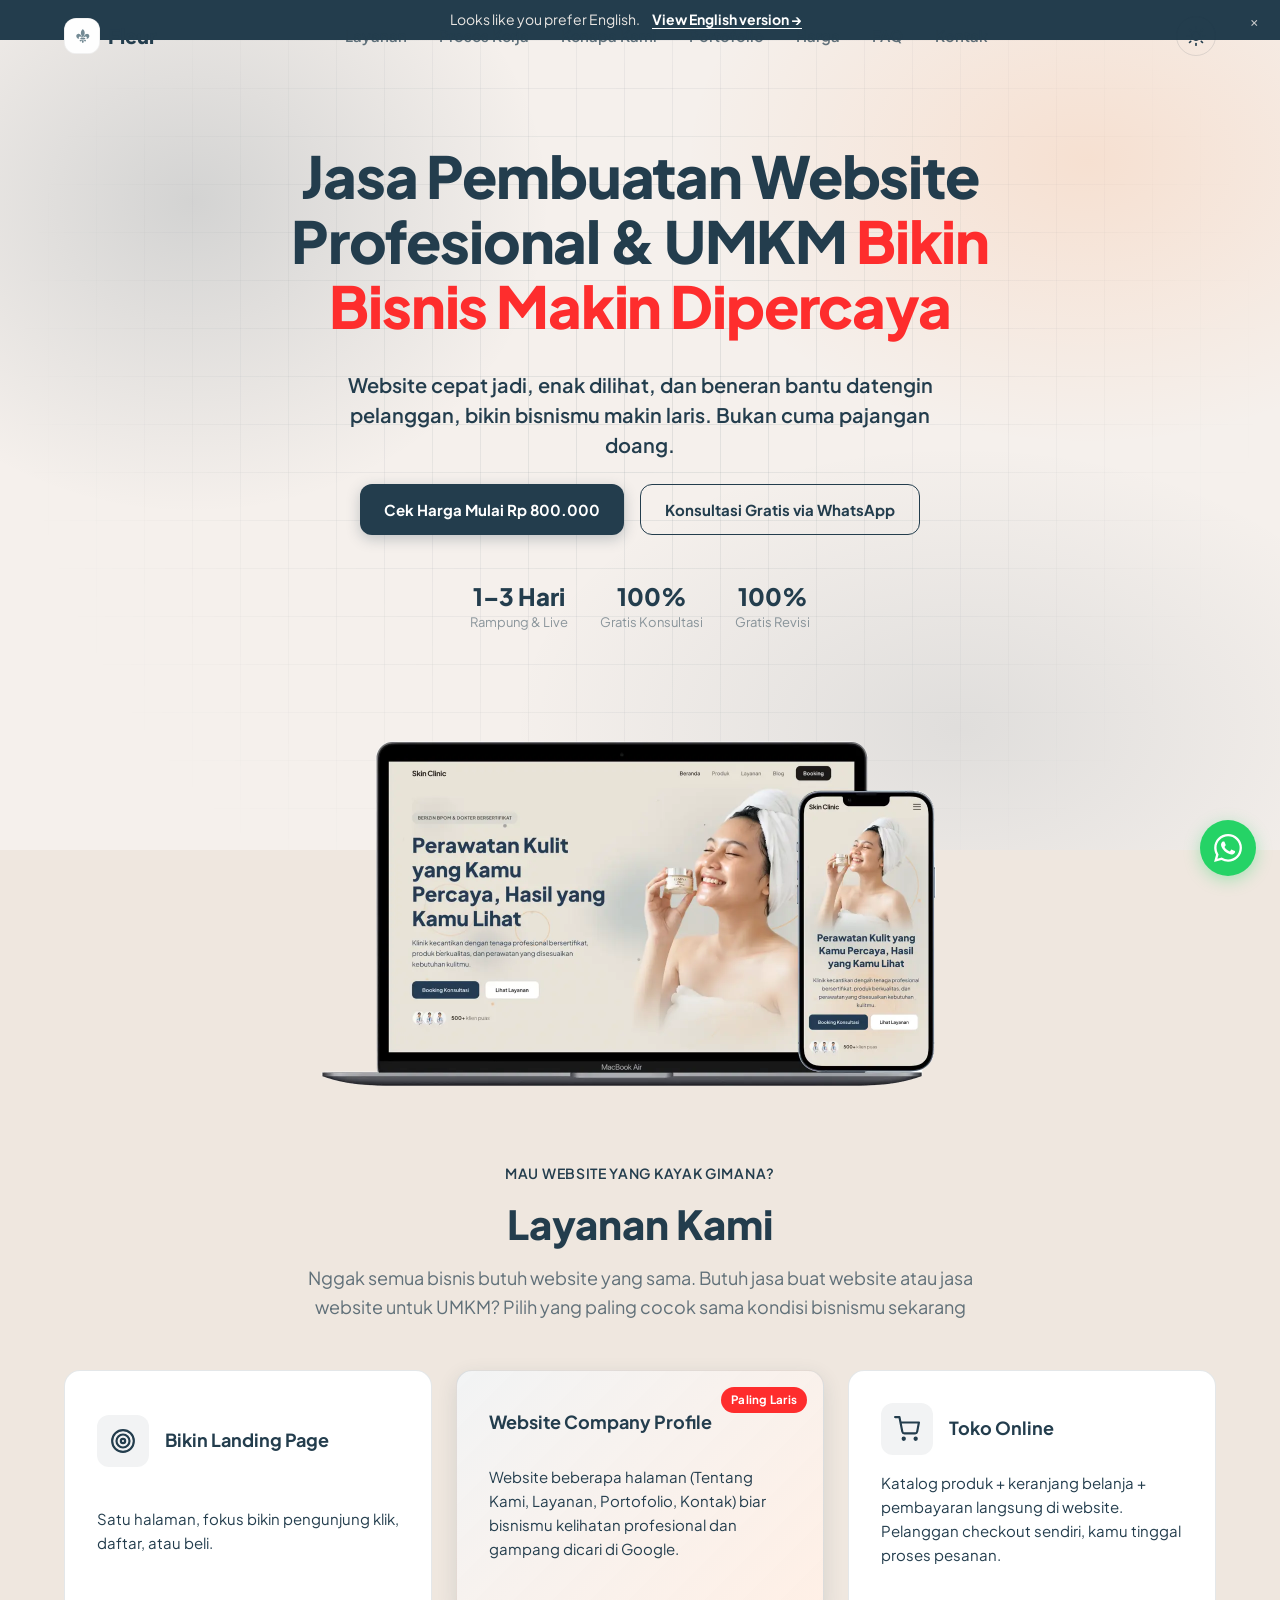
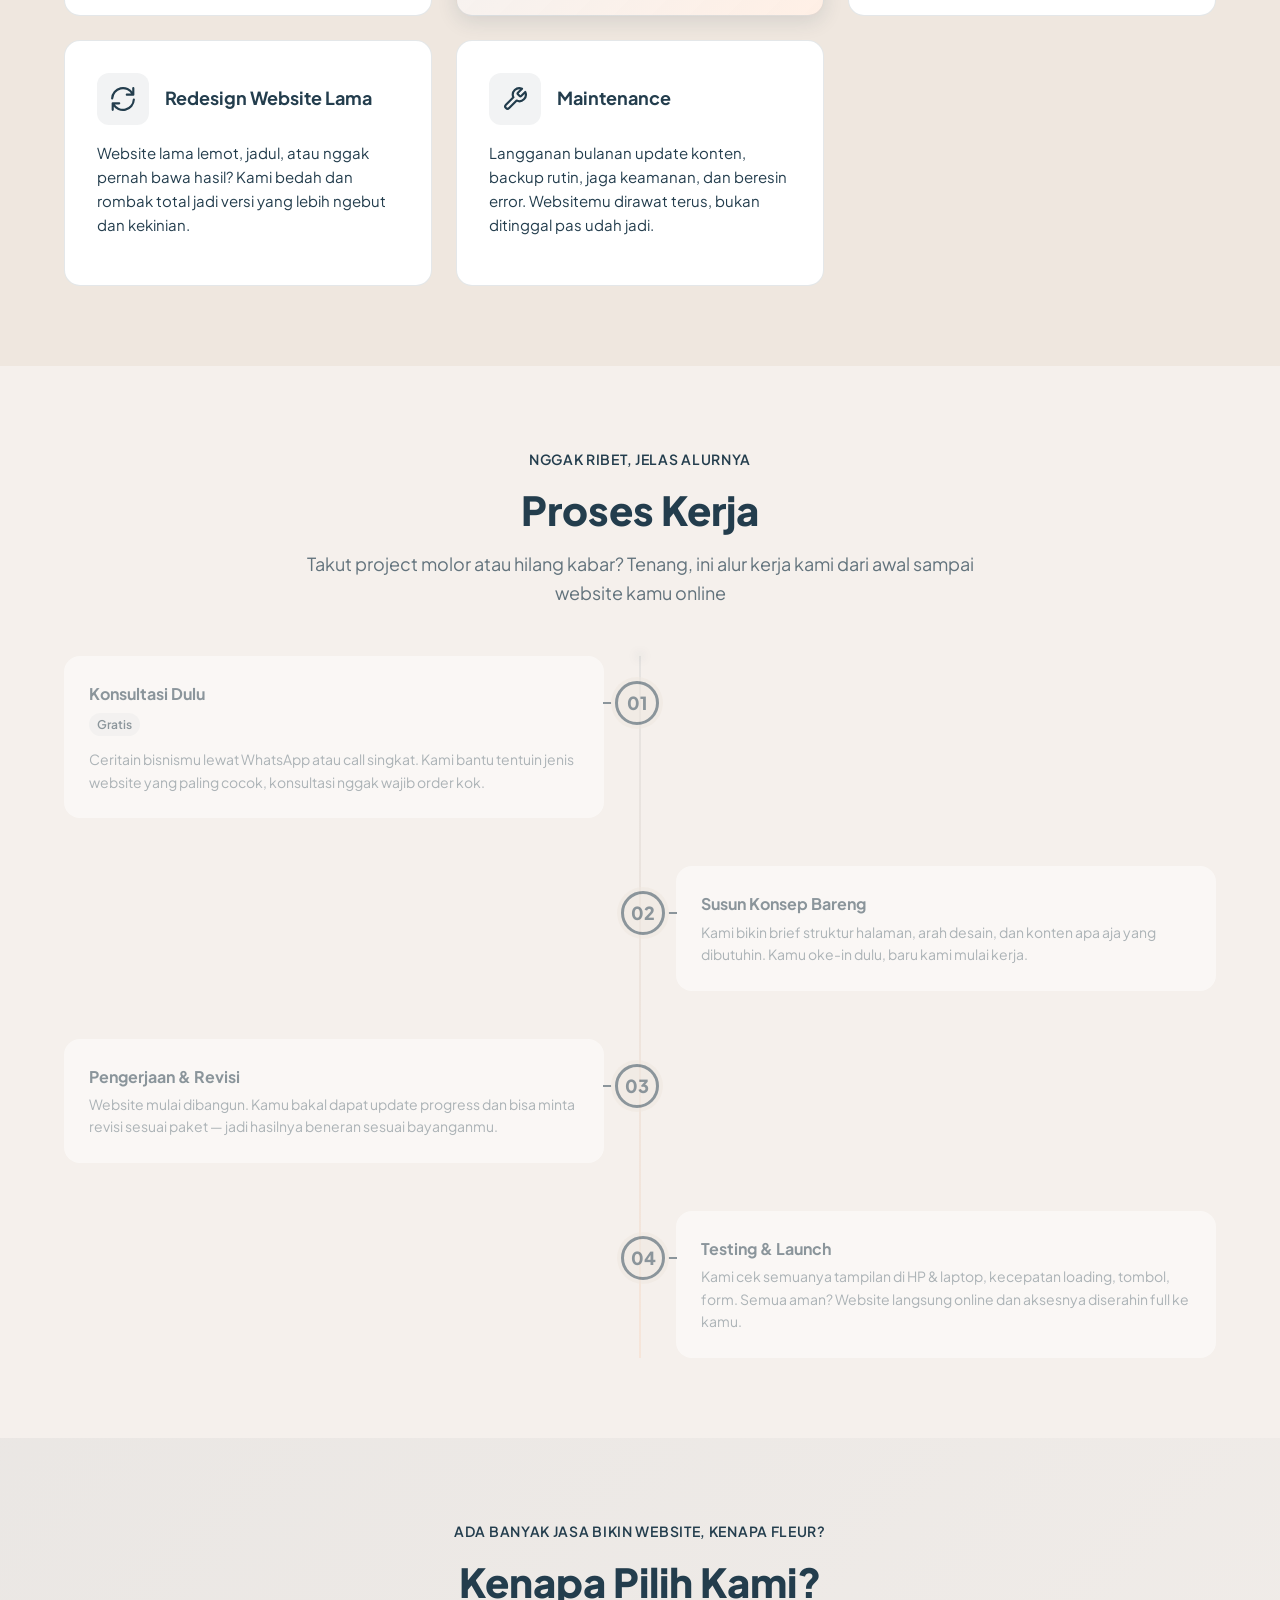
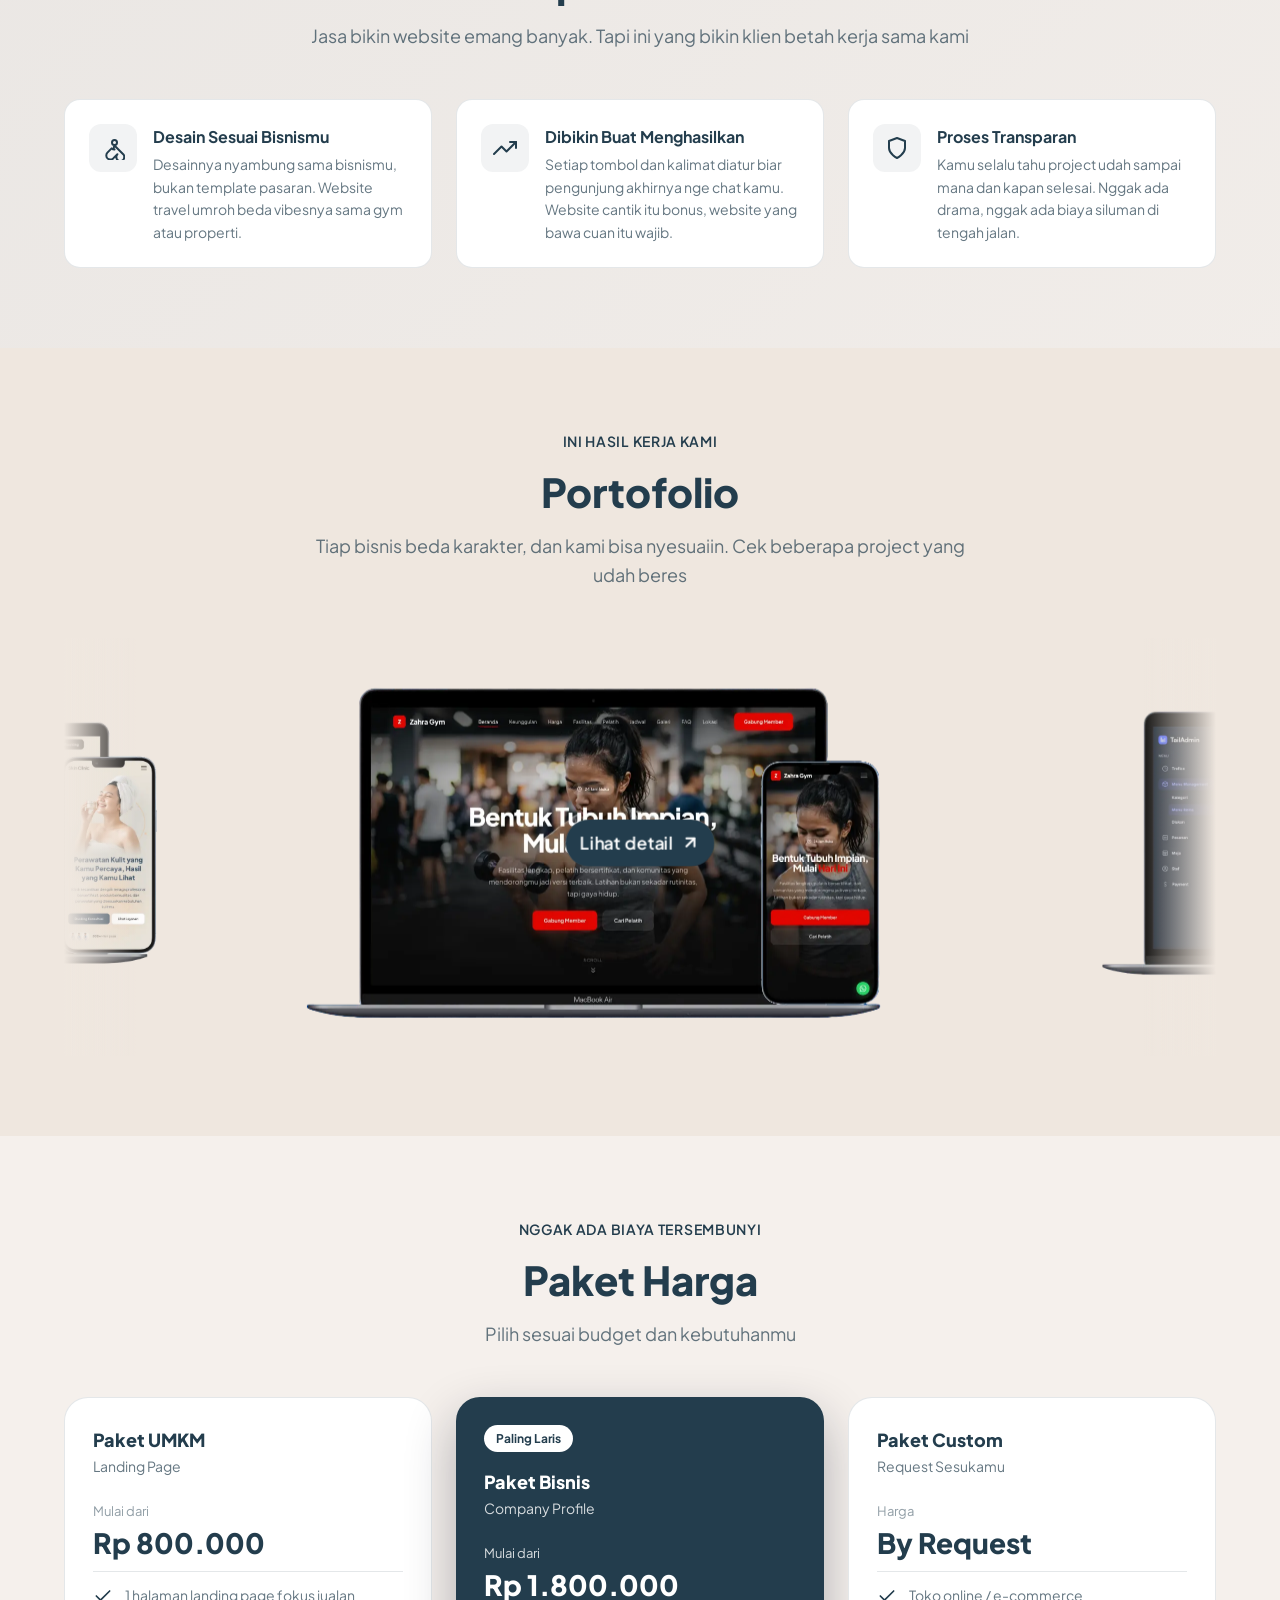
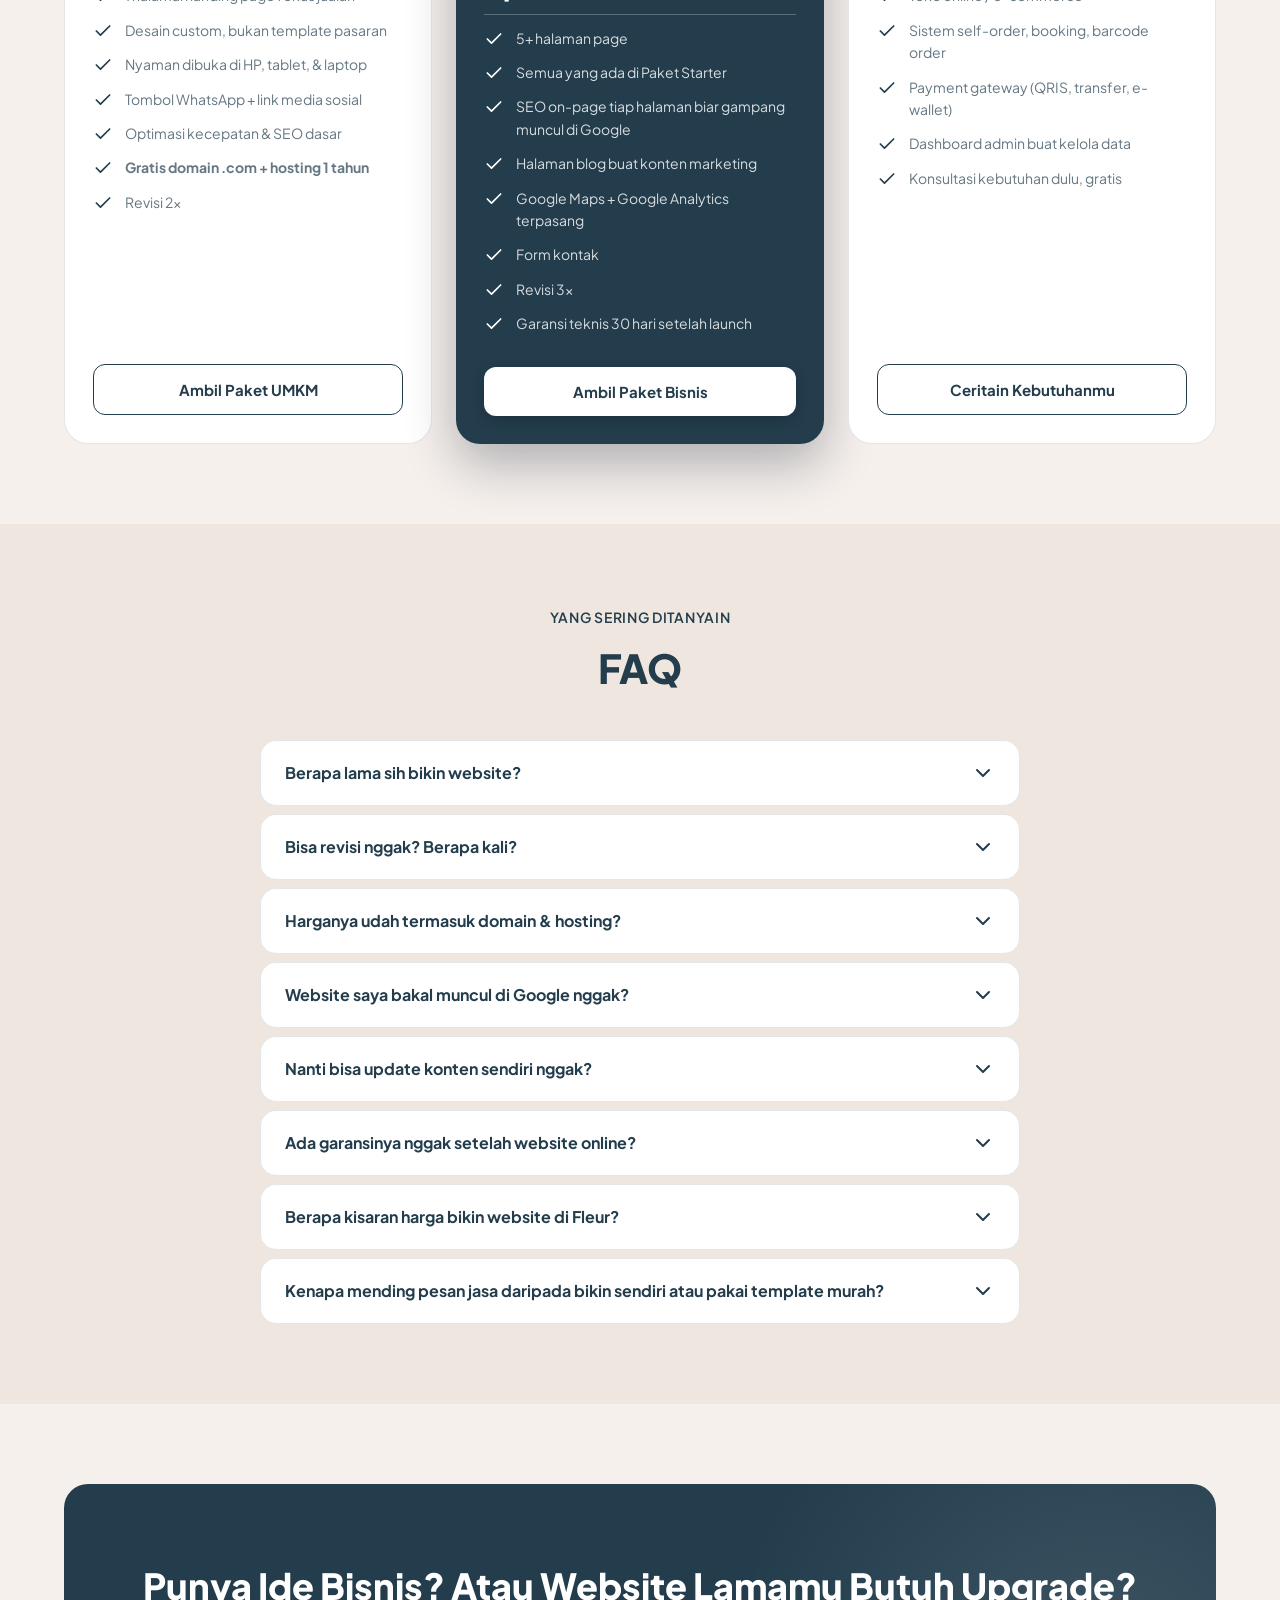
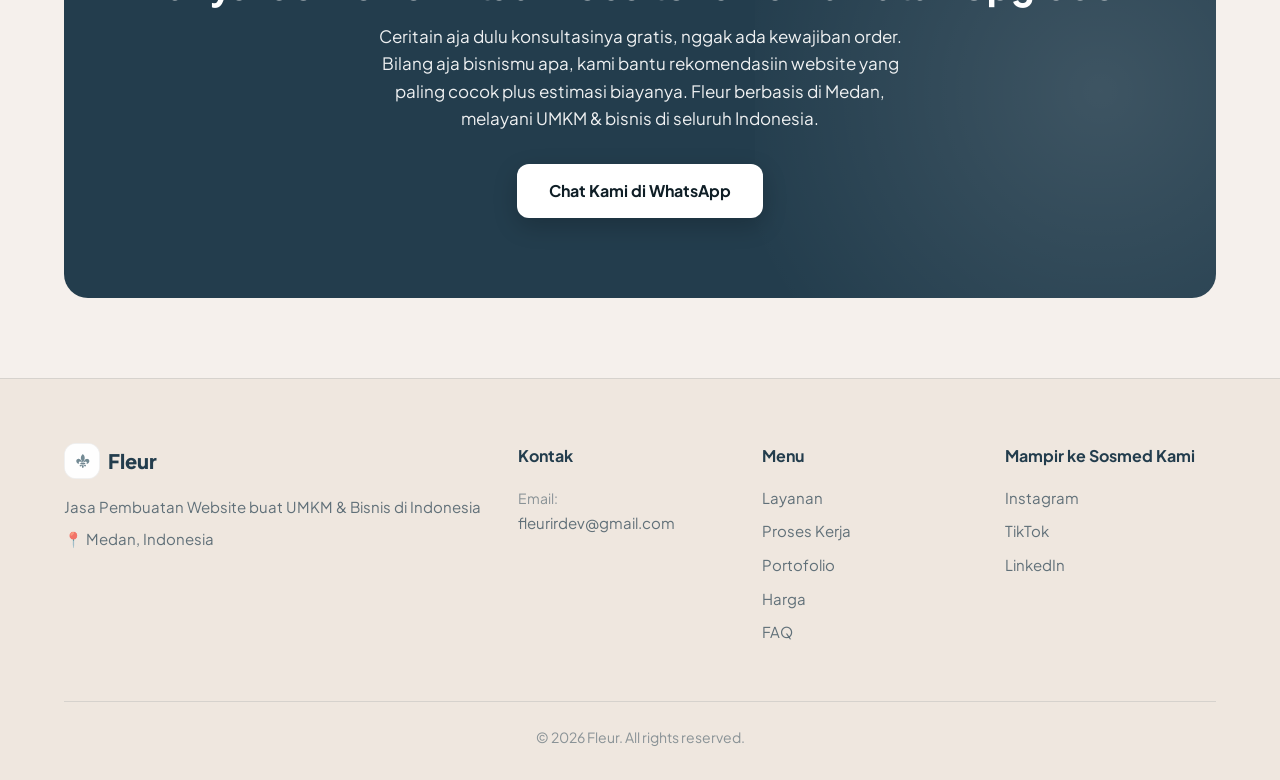
==== commit f9888e1e: "add SEO" ====
--- a/index.html
+++ b/index.html
@@ -14,15 +14,20 @@
     content="jasa pembuatan website, jasa buat website, jasa bikin website, jasa website, jasa pembuatan website profesional, bikin website murah, website murah, jasa bikin landing page, jasa website UMKM, harga bikin website, jasa redesign website, jasa website toko online, bikin website untuk bisnis, jasa pembuatan website Medan">
   <meta name="robots" content="index, follow">
   <meta name="author" content="Fleur">
-  <link rel="canonical" href="https://Fleur.id/jasa-pembuatan-website">
+  <link rel="canonical" href="https://fleur.id/jasa-pembuatan-website">
+
+  <!-- Hreflang -->
+  <link rel="alternate" hreflang="id" href="https://fleur.id/jasa-pembuatan-website" />
+  <link rel="alternate" hreflang="en" href="https://fleur.id/en/" />
+  <link rel="alternate" hreflang="x-default" href="https://fleur.id/jasa-pembuatan-website" />
 
   <!-- Open Graph -->
   <meta property="og:type" content="website">
-  <meta property="og:url" content="https://Fleur.id/jasa-pembuatan-website">
+  <meta property="og:url" content="https://fleur.id/jasa-pembuatan-website">
   <meta property="og:title" content="Jasa Pembuatan Website Profesional, Harga Masuk Akal | Fleur">
   <meta property="og:description"
     content="Jasa pembuatan website profesional &amp; terjangkau di Medan — landing page, company profile, sampai toko online. Mulai Rp 800.000, gratis konsultasi. Cepat &amp; SEO friendly.">
-  <meta property="og:image" content="https://Fleur.id/assets/og-image.jpg">
+  <meta property="og:image" content="https://fleur.id/assets/og-image.jpg">
   <meta property="og:locale" content="id_ID">
   <meta property="og:site_name" content="Fleur">
 
@@ -31,13 +36,17 @@
   <meta name="twitter:title" content="Jasa Pembuatan Website Profesional, Harga Masuk Akal | Fleur">
   <meta name="twitter:description"
     content="Jasa pembuatan website profesional &amp; terjangkau di Medan — landing page, company profile, sampai toko online. Mulai Rp 800.000, gratis konsultasi. Cepat &amp; SEO friendly.">
-  <meta name="twitter:image" content="https://Fleur.id/assets/og-image.jpg">
+  <meta name="twitter:image" content="https://fleur.id/assets/og-image.jpg">
 
   <!-- Fonts -->
   <link rel="preconnect" href="https://fonts.googleapis.com">
   <link rel="preconnect" href="https://fonts.gstatic.com" crossorigin>
   <link href="https://fonts.googleapis.com/css2?family=Plus+Jakarta+Sans:wght@400;500;600;700;800&display=swap"
     rel="stylesheet">
+
+  <!-- Preload critical resources -->
+  <link rel="preload" href="css/styles.css" as="style">
+  <link rel="preload" as="image" href="assets/skin-clinic-sample.webp" type="image/webp">
 
   <!-- Styles -->
   <link rel="stylesheet" href="css/styles.css">
@@ -66,11 +75,11 @@
     "@graph": [
       {
         "@type": "ProfessionalService",
-        "@id": "https://Fleur.id/jasa-pembuatan-website",
+        "@id": "https://fleur.id/jasa-pembuatan-website",
         "name": "Fleur",
         "description": "Jasa pembuatan website profesional & terjangkau di Medan — landing page, company profile, sampai toko online. Mulai Rp 800.000, gratis konsultasi. Cepat & SEO friendly.",
-        "url": "https://Fleur.id/jasa-pembuatan-website",
-        "telephone": "+628XXXXXXXXX",
+        "url": "https://fleur.id/jasa-pembuatan-website",
+        "telephone": "+6281234567890",
         "email": "fleurirdev@gmail.com",
         "address": {
           "@type": "PostalAddress",
@@ -84,26 +93,75 @@
         "priceRange": "Rp"
       },
       {
+        "@type": "WebSite",
+        "@id": "https://fleur.id/#website",
+        "url": "https://fleur.id/",
+        "name": "Fleur",
+        "description": "Jasa pembuatan website profesional & terjangkau di Medan — landing page, company profile, sampai toko online. Mulai Rp 800.000, gratis konsultasi. Cepat & SEO friendly.",
+        "publisher": { "@id": "https://fleur.id/jasa-pembuatan-website" },
+        "potentialAction": {
+          "@type": "SearchAction",
+          "target": {
+            "@type": "EntryPoint",
+            "urlTemplate": "https://fleur.id/?q={search_term_string}"
+          },
+          "query-input": "required name=search_term_string"
+        }
+      },
+      {
+        "@type": "LocalBusiness",
+        "@id": "https://fleur.id/#localbusiness",
+        "name": "Fleur",
+        "description": "Jasa pembuatan website profesional & terjangkau di Medan — landing page, company profile, sampai toko online. Mulai Rp 800.000, gratis konsultasi. Cepat & SEO friendly.",
+        "url": "https://fleur.id/jasa-pembuatan-website",
+        "telephone": "+6281234567890",
+        "email": "fleurirdev@gmail.com",
+        "address": {
+          "@type": "PostalAddress",
+          "addressLocality": "Medan",
+          "addressRegion": "Sumatera Utara",
+          "addressCountry": "ID"
+        },
+        "geo": {
+          "@type": "GeoCoordinates",
+          "latitude": 3.5952,
+          "longitude": 98.6722
+        },
+        "areaServed": {
+          "@type": "Country",
+          "name": "Indonesia"
+        },
+        "priceRange": "Rp",
+        "openingHoursSpecification": [
+          {
+            "@type": "OpeningHoursSpecification",
+            "dayOfWeek": ["Monday", "Tuesday", "Wednesday", "Thursday", "Friday", "Saturday"],
+            "opens": "09:00",
+            "closes": "18:00"
+          }
+        ]
+      },
+      {
         "@type": "BreadcrumbList",
         "itemListElement": [
           {
             "@type": "ListItem",
             "position": 1,
             "name": "Beranda",
-            "item": "https://Fleur.id/"
+            "item": "https://fleur.id/"
           },
           {
             "@type": "ListItem",
             "position": 2,
             "name": "Jasa Pembuatan Website",
-            "item": "https://Fleur.id/jasa-pembuatan-website"
+            "item": "https://fleur.id/jasa-pembuatan-website"
           }
         ]
       },
       {
         "@type": "Service",
         "serviceType": "Jasa Bikin Landing Page",
-        "provider": { "@id": "https://Fleur.id/jasa-pembuatan-website" },
+        "provider": { "@id": "https://fleur.id/jasa-pembuatan-website" },
         "areaServed": { "@type": "Country", "name": "Indonesia" },
         "name": "Jasa Bikin Landing Page",
         "description": "Satu halaman fokus jualan yang bikin pengunjung klik, daftar, atau beli."
@@ -111,7 +169,7 @@
       {
         "@type": "Service",
         "serviceType": "Website Company Profile",
-        "provider": { "@id": "https://Fleur.id/jasa-pembuatan-website" },
+        "provider": { "@id": "https://fleur.id/jasa-pembuatan-website" },
         "areaServed": { "@type": "Country", "name": "Indonesia" },
         "name": "Website Company Profile",
         "description": "Website beberapa halaman biar bisnismu kelihatan profesional dan gampang dicari di Google."
@@ -119,7 +177,7 @@
       {
         "@type": "Service",
         "serviceType": "Toko Online",
-        "provider": { "@id": "https://Fleur.id/jasa-pembuatan-website" },
+        "provider": { "@id": "https://fleur.id/jasa-pembuatan-website" },
         "areaServed": { "@type": "Country", "name": "Indonesia" },
         "name": "Toko Online",
         "description": "Katalog produk, keranjang belanja, dan pembayaran langsung di website."
@@ -127,7 +185,7 @@
       {
         "@type": "Service",
         "serviceType": "Redesign Website Lama",
-        "provider": { "@id": "https://Fleur.id/jasa-pembuatan-website" },
+        "provider": { "@id": "https://fleur.id/jasa-pembuatan-website" },
         "areaServed": { "@type": "Country", "name": "Indonesia" },
         "name": "Redesign Website Lama",
         "description": "Rombak total website lama jadi versi lebih ngebut dan kekinian."
@@ -135,7 +193,7 @@
       {
         "@type": "Service",
         "serviceType": "Maintenance & Update Konten",
-        "provider": { "@id": "https://Fleur.id/jasa-pembuatan-website" },
+        "provider": { "@id": "https://fleur.id/jasa-pembuatan-website" },
         "areaServed": { "@type": "Country", "name": "Indonesia" },
         "name": "Maintenance & Update Konten",
         "description": "Langganan bulanan update konten, backup rutin, dan jaga keamanan website."
@@ -215,8 +273,15 @@
 </head>
 
 <body>
+  <!-- Smart Language Banner (auto-suggest by browser locale; no auto-redirect, SEO-safe) -->
+  <div id="lang-banner" class="lang-banner" role="status" aria-live="polite" hidden>
+    <span class="lang-banner__text" id="lang-banner-text"></span>
+    <a href="#" class="lang-banner__link" id="lang-banner-link"></a>
+    <button type="button" class="lang-banner__close" id="lang-banner-close" aria-label="Tutup">&times;</button>
+  </div>
+
   <!-- Skip to content for accessibility -->
-  <!-- <a href="#main-content" class="skip-link">Langsung ke konten</a> -->
+  <a href="#main-content" class="skip-link">Langsung ke konten</a>
 
   <!-- Navbar -->
   <header class="header" id="header">
@@ -242,6 +307,7 @@
       </div>
 
       <div class="nav__actions">
+        <a href="en/index.html" class="lang-switcher" aria-label="Switch to English" title="English">EN</a>
         <button class="theme-toggle" id="theme-toggle" aria-label="Ganti tema" aria-pressed="false" type="button">
           <svg class="theme-toggle__icon theme-toggle__icon--sun" viewBox="0 0 24 24" fill="none" stroke="currentColor"
             stroke-width="2" stroke-linecap="round" stroke-linejoin="round" aria-hidden="true">
@@ -284,7 +350,7 @@
             pelanggan, bikin bisnismu makin laris. Bukan cuma pajangan doang.</p>
           <div class="hero__cta">
             <a href="#harga" class="btn btn--primary" id="hero-cta-primary">Cek Harga Mulai Rp 800.000</a>
-            <a href="https://wa.me/628XXXXXXXXX?text=Halo%20Fleur%2C%20saya%20mau%20konsultasi%20bikin%20website."
+            <a href="https://wa.me/6281234567890?text=Halo%20Fleur%2C%20saya%20mau%20konsultasi%20bikin%20website."
               class="btn btn--secondary" id="hero-cta-secondary" target="_blank" rel="noopener noreferrer">Konsultasi
               Gratis via WhatsApp</a>
           </div>
@@ -313,7 +379,7 @@
         <div class="hero__showcase-track" id="hero-showcase-track">
           <a class="showcase-card" href="#portofolio" aria-label="Self Order">
             <img src="assets/skin-clinic-sample.webp"
-              alt="Portofolio sistem self order QRIS untuk restoran - jasa pembuatan website Fleur" loading="lazy">
+              alt="Portofolio sistem self order QRIS untuk restoran - jasa pembuatan website Fleur" loading="eager" width="960" height="540">
           </a>
         </div>
       </div>
@@ -949,7 +1015,7 @@
           <p class="cta__description" id="cta-description">Ceritain aja dulu konsultasinya gratis, nggak ada kewajiban
             order. Bilang aja bisnismu apa, kami bantu rekomendasiin website yang paling cocok plus estimasi biayanya.
             Fleur berbasis di Medan, melayani UMKM &amp; bisnis di seluruh Indonesia.</p>
-          <a href="https://wa.me/628XXXXXXXXX?text=Halo%20Fleur%2C%20saya%20mau%20konsultasi%20bikin%20website."
+          <a href="https://wa.me/6281234567890?text=Halo%20Fleur%2C%20saya%20mau%20konsultasi%20bikin%20website."
             class="btn btn--primary btn--large" id="cta-button" target="_blank" rel="noopener noreferrer">Chat Kami di
             WhatsApp</a>
           <!-- <p class="cta__note" id="cta-note">Fast respon jam kerja (Senin–Sabtu, 09.00–18.00 WIB)</p> -->
@@ -974,11 +1040,11 @@
         <div class="footer__contact reveal">
           <h3>Kontak</h3>
           <ul>
-            <li>
+            <!-- <li>
               <span>WhatsApp:</span>
-              <a href="https://wa.me/628XXXXXXXXX?text=Halo%20Fleur%2C%20saya%20mau%20konsultasi%20bikin%20website."
-                id="footer-wa" target="_blank" rel="noopener noreferrer">+62 8XXXXXXXXX</a>
-            </li>
+              <a href="https://wa.me/6281234567890?text=Halo%20Fleur%2C%20saya%20mau%20konsultasi%20bikin%20website."
+                id="footer-wa" target="_blank" rel="noopener noreferrer">+62 81234567890</a>
+            </li> -->
             <li>
               <span>Email:</span>
               <a href="mailto:fleurirdev@gmail.com" id="footer-email">fleurirdev@gmail.com</a>
@@ -1014,7 +1080,7 @@
   </footer>
 
   <!-- Floating WhatsApp Button -->
-  <a href="https://wa.me/628XXXXXXXXX?text=Halo%20Fleur%2C%20saya%20mau%20konsultasi%20bikin%20website."
+  <a href="https://wa.me/6281234567890?text=Halo%20Fleur%2C%20saya%20mau%20konsultasi%20bikin%20website."
     class="floating-wa" id="floating-wa" aria-label="Chat WhatsApp" target="_blank" rel="noopener noreferrer">
     <svg viewBox="0 0 24 24" fill="currentColor" aria-hidden="true">
       <path
@@ -1025,6 +1091,66 @@
 
   <!-- Scripts -->
   <script src="js/main.js"></script>
+
+  <!-- Language: auto-suggest by browser locale; navbar switch hidden from users
+       (kept in HTML for crawlers). No redirect -> SEO-safe. -->
+  <script>
+  (function () {
+    var banner = document.getElementById('lang-banner');
+    var text = document.getElementById('lang-banner-text');
+    var link = document.getElementById('lang-banner-link');
+    var switcher = document.querySelector('.lang-switcher');
+    // Hide persistent navbar switch from end-users; crawlers still see the link in HTML.
+    if (switcher) switcher.classList.add('is-hidden');
+    if (!banner || !text || !link) return;
+
+    var path = location.pathname;
+    var isEN = /\/en\//.test(path) || /(^|\/)en$/.test(path) || /\/en\/index\.html$/.test(path);
+
+    // Manual override via ?lang= matching current page -> respect choice, don't nag.
+    var forced = (new URLSearchParams(location.search)).get('lang');
+    if ((forced === 'en' && isEN) || (forced === 'id' && !isEN)) {
+      try { localStorage.setItem('fleur-lang-banner', '1'); } catch (e) {}
+      return;
+    }
+
+    var dismissed = false;
+    try { dismissed = localStorage.getItem('fleur-lang-banner') === '1'; } catch (e) {}
+    if (dismissed) return;
+
+    var lang = navigator.language || navigator.userLanguage || '';
+    var isIdUser = /^id/i.test(lang);
+    if (!switcher) return;
+    var target = switcher.getAttribute('href');
+
+    if (isEN && isIdUser) {
+      text.textContent = 'Sepertinya Anda berbahasa Indonesia. ';
+      link.textContent = 'Lihat versi Bahasa Indonesia →';
+      link.setAttribute('href', target + '?lang=id');
+      banner.hidden = false;
+    } else if (!isEN && !isIdUser) {
+      text.textContent = 'Looks like you prefer English. ';
+      link.textContent = 'View English version →';
+      link.setAttribute('href', target + '?lang=en');
+      banner.hidden = false;
+    }
+
+    link.addEventListener('click', function () {
+      try {
+        localStorage.setItem('fleur-lang-banner', '1');
+        localStorage.setItem('fleur-lang-pref', isEN ? 'id' : 'en');
+      } catch (e) {}
+    });
+
+    var close = document.getElementById('lang-banner-close');
+    if (close) {
+      close.addEventListener('click', function () {
+        banner.hidden = true;
+        try { localStorage.setItem('fleur-lang-banner', '1'); } catch (e) {}
+      });
+    }
+  })();
+  </script>
 </body>
 
 </html>
--- a/css/styles.css
+++ b/css/styles.css
@@ -22,8 +22,8 @@
   --gradient-accent: var(--color-accent);
   --gradient-text: var(--color-accent-2);
   --gradient-mesh: radial-gradient(40% 55% at 15% 20%, rgba(35, 61, 77, 0.16) 0%, transparent 70%),
-                   radial-gradient(45% 50% at 85% 15%, rgba(254, 127, 45, 0.14) 0%, transparent 70%),
-                   radial-gradient(50% 50% at 75% 85%, rgba(35, 61, 77, 0.10) 0%, transparent 70%);
+    radial-gradient(45% 50% at 85% 15%, rgba(254, 127, 45, 0.14) 0%, transparent 70%),
+    radial-gradient(50% 50% at 75% 85%, rgba(35, 61, 77, 0.10) 0%, transparent 70%);
 
   /* Background */
   --bg-primary: #F5F0EC;
@@ -97,8 +97,8 @@
   --gradient-accent: var(--color-accent);
   --gradient-text: var(--color-accent-2);
   --gradient-mesh: radial-gradient(40% 55% at 15% 20%, rgba(46, 85, 102, 0.30) 0%, transparent 70%),
-                   radial-gradient(45% 50% at 85% 15%, rgba(254, 127, 45, 0.18) 0%, transparent 70%),
-                   radial-gradient(50% 50% at 75% 85%, rgba(46, 85, 102, 0.20) 0%, transparent 70%);
+    radial-gradient(45% 50% at 85% 15%, rgba(254, 127, 45, 0.18) 0%, transparent 70%),
+    radial-gradient(50% 50% at 75% 85%, rgba(46, 85, 102, 0.20) 0%, transparent 70%);
 
   --bg-primary: #11212A;
   --bg-secondary: #16262F;
@@ -125,7 +125,9 @@
 /* -----------------------------------------------------------
    2. Reset & Base
    ----------------------------------------------------------- */
-*, *::before, *::after {
+*,
+*::before,
+*::after {
   box-sizing: border-box;
   margin: 0;
   padding: 0;
@@ -437,6 +439,114 @@
 [data-theme="dark"] .theme-toggle__icon--moon {
   opacity: 1;
   transform: rotate(0deg);
+}
+
+/* -----------------------------------------------------------
+   Language Switcher (navbar) — minimal, persistent for SEO
+   ----------------------------------------------------------- */
+.lang-switcher {
+  display: inline-flex;
+  align-items: center;
+  justify-content: center;
+  min-width: 38px;
+  height: 38px;
+  padding: 0 10px;
+  border-radius: var(--radius-full);
+  font-size: var(--font-size-sm, 0.875rem);
+  font-weight: 700;
+  letter-spacing: 0.04em;
+  text-transform: uppercase;
+  text-decoration: none;
+  color: var(--text-secondary);
+  background-color: transparent;
+  border: 1.5px solid var(--border-color);
+  transition: color var(--transition-fast), border-color var(--transition-fast), background-color var(--transition-fast);
+}
+
+.lang-switcher:hover,
+.lang-switcher:focus-visible {
+  color: var(--color-accent);
+  border-color: var(--color-accent);
+  background-color: var(--bg-glass);
+  outline: none;
+}
+
+/* Hidden from end-users via JS (kept in HTML source for crawlers/SEO).
+   Only applied when JS runs, so no-JS users & bots still see the link. */
+.lang-switcher.is-hidden {
+  display: none;
+}
+
+/* -----------------------------------------------------------
+   Smart Language Banner — auto-suggest based on browser locale
+   (No auto-redirect: keeps both versions crawlable by Googlebot)
+   ----------------------------------------------------------- */
+.lang-banner {
+  position: relative;
+  display: flex;
+  flex-wrap: wrap;
+  align-items: center;
+  justify-content: center;
+  gap: 4px 12px;
+  width: 100%;
+  padding: 10px 44px 10px 16px;
+  font-size: var(--font-size-sm, 0.875rem);
+  line-height: 1.4;
+  color: var(--text-inverse, #F5F0EC);
+  background-color: var(--color-accent);
+  text-align: center;
+}
+
+.lang-banner[hidden] {
+  display: none;
+}
+
+.lang-banner__text {
+  color: var(--text-inverse, #F5F0EC);
+  opacity: 0.95;
+}
+
+.lang-banner__link {
+  font-weight: 700;
+  color: #FFFFFF;
+  text-decoration: underline;
+  text-underline-offset: 3px;
+  white-space: nowrap;
+}
+
+.lang-banner__link:hover,
+.lang-banner__link:focus-visible {
+  text-decoration-thickness: 2px;
+  outline: none;
+}
+
+.lang-banner__close {
+  position: absolute;
+  top: 50%;
+  right: 12px;
+  transform: translateY(-50%);
+  display: inline-flex;
+  align-items: center;
+  justify-content: center;
+  width: 28px;
+  height: 28px;
+  padding: 0;
+  font-size: 14px;
+  line-height: 1;
+  color: var(--text-inverse, #F5F0EC);
+  background: transparent;
+  border: none;
+  border-radius: var(--radius-full);
+  cursor: pointer;
+  opacity: 0.8;
+  transition: opacity var(--transition-fast), background-color var(--transition-fast);
+}
+
+.lang-banner__close:hover,
+.lang-banner__close:focus-visible {
+  opacity: 1;
+  background-color: rgba(255, 255, 255, 0.18);
+  outline: none;
 }
 
 .nav__hamburger {
@@ -1049,7 +1159,7 @@
   transition: transform 0.4s ease, opacity 0.4s ease, margin 0.4s ease;
 }
 
-.portfolio-card > img {
+.portfolio-card>img {
   width: 100%;
   height: 100%;
   object-fit: cover;
@@ -1058,8 +1168,8 @@
   transition: transform 0.5s cubic-bezier(0.16, 1, 0.3, 1);
 }
 
-.portfolio-card:hover > img,
-.portfolio-card:focus-visible > img {
+.portfolio-card:hover>img,
+.portfolio-card:focus-visible>img {
   transform: scale(1.04);
 }
 
@@ -1107,10 +1217,12 @@
     --card-w: clamp(100px, 100vw, 560px);
     --gap: 0px;
   }
+
   .portfolio-card {
     transform: scale(1);
     opacity: 1;
   }
+
   .portfolio-card.is-center {
     transform: scale(1.1);
     margin-inline: 0;
@@ -1162,12 +1274,21 @@
 }
 
 @keyframes portfolioHintNudge {
-  0%, 100% { transform: translateY(-50%) translateX(0); }
-  50% { transform: translateY(-50%) translateX(5px); }
+
+  0%,
+  100% {
+    transform: translateY(-50%) translateX(0);
+  }
+
+  50% {
+    transform: translateY(-50%) translateX(5px);
+  }
 }
 
 @media (max-width: 768px) {
-  .portfolio__hint { display: flex; }
+  .portfolio__hint {
+    display: flex;
+  }
 }
 
 /* -----------------------------------------------------------
@@ -1270,8 +1391,8 @@
   font-size: 1.125rem;
   font-weight: 800;
   color: var(--text-primary);
-  
-  
+
+
 }
 
 .pricing-card__description {
@@ -1680,25 +1801,48 @@
 }
 
 /* Stagger children */
-.stagger-children > * {
+.stagger-children>* {
   transition: opacity 300ms cubic-bezier(0.16, 1, 0.3, 1), transform 300ms cubic-bezier(0.16, 1, 0.3, 1);
 }
 
-.js .stagger-children > * {
+.js .stagger-children>* {
   opacity: 0;
   transform: translateY(16px);
 }
 
-.stagger-children--visible > *:nth-child(1) { transition-delay: 0ms; }
-.stagger-children--visible > *:nth-child(2) { transition-delay: 50ms; }
-.stagger-children--visible > *:nth-child(3) { transition-delay: 100ms; }
-.stagger-children--visible > *:nth-child(4) { transition-delay: 150ms; }
-.stagger-children--visible > *:nth-child(5) { transition-delay: 200ms; }
-.stagger-children--visible > *:nth-child(6) { transition-delay: 250ms; }
-.stagger-children--visible > *:nth-child(7) { transition-delay: 300ms; }
-.stagger-children--visible > *:nth-child(8) { transition-delay: 350ms; }
-
-.stagger-children--visible > * {
+.stagger-children--visible>*:nth-child(1) {
+  transition-delay: 0ms;
+}
+
+.stagger-children--visible>*:nth-child(2) {
+  transition-delay: 50ms;
+}
+
+.stagger-children--visible>*:nth-child(3) {
+  transition-delay: 100ms;
+}
+
+.stagger-children--visible>*:nth-child(4) {
+  transition-delay: 150ms;
+}
+
+.stagger-children--visible>*:nth-child(5) {
+  transition-delay: 200ms;
+}
+
+.stagger-children--visible>*:nth-child(6) {
+  transition-delay: 250ms;
+}
+
+.stagger-children--visible>*:nth-child(7) {
+  transition-delay: 300ms;
+}
+
+.stagger-children--visible>*:nth-child(8) {
+  transition-delay: 350ms;
+}
+
+.stagger-children--visible>* {
   opacity: 1;
   transform: translateY(0);
 }
@@ -1742,23 +1886,24 @@
     font-size: .7rem;
   }
 
-.hero {
-  max-height: 20vh;
-  padding-top: 40px;
-  padding-bottom: 0;
-}
+  .hero {
+    max-height: 20vh;
+    padding-top: 40px;
+    padding-bottom: 0;
+  }
 
   .hero__showcase {
 
-  left: 50%;
-  bottom: 12rem;
-  width: min(92vw, 960px);
+    left: 50%;
+    bottom: 12rem;
+    width: min(92vw, 960px);
 
   }
 
   .hero__title {
     line-height: 3.5rem;
   }
+
   .services {
     padding-top: 40px;
   }
@@ -1856,6 +2001,7 @@
     padding: 0;
   }
 
+
   .services {
     padding-top: var(--space-48);
   }
@@ -1922,8 +2068,8 @@
   }
 
   .faq__list {
-  gap: var(--space-4);
-}
+    gap: var(--space-4);
+  }
 
   .footer__grid {
     grid-template-columns: 1fr;
@@ -2008,7 +2154,7 @@
 .project-detail__subheading {
   font-size: clamp(1rem, 2vw, 1.25rem);
   font-weight: 500;
-  color: var(--color-accent);
+  color: var(--text-accent);
   margin-bottom: var(--space-12, 3rem);
 }
 
@@ -2016,10 +2162,11 @@
   max-width: 70ch;
   font-size: clamp(1rem, 1.6vw, 1.125rem);
   line-height: 1.8;
+  text-align: justify;
   color: var(--text-secondary, #4b5563);
 }
 
-.project-detail__body p + p {
+.project-detail__body p+p {
   margin-top: var(--space-6, 1.5rem);
 }
 
@@ -2051,8 +2198,6 @@
   transition: transform 0.2s ease, background 0.2s ease;
 }
 
-
-
 .project-detail__back {
   margin-top: var(--space-12, 3rem);
 }
@@ -2066,14 +2211,14 @@
 }
 
 .pager-link {
-  flex-direction: column;;
+  flex-direction: column;
   text-decoration: none;
   padding: .5rem 2rem .5rem 2rem;
   border: 1px solid rgba(35, 61, 77, 0.15);
   border-radius: .5rem;
   transition: transform 0.2s ease, border-color 0.2s ease, box-shadow 0.2s ease;
-    margin-bottom: 2rem;
-    margin-top: 2rem;
+  margin-bottom: 2rem;
+  margin-top: 2rem;
 }
 
 .pager-link .pager__dir {
@@ -2114,22 +2259,43 @@
   }
 
   .project-detail__pager {
-    flex-direction: column;
-  }
-
-  .pager-link,
+    margin-top: 0;
+    gap: 0rem;
+  }
+
+  .project-detail__back {
+    margin-top: 0rem;
+  }
+
   .pager-link.pager__next {
     text-align: left;
     align-items: flex-start;
     width: 100%;
   }
+
+  .pager-link {
+    text-align: left;
+    align-items: flex-start;
+    width: 100%;
+    margin: .3rem 0rem .3rem 0rem;
+  }
+
+  .project-detail__back{
+    margin-top: 1.2rem;
+  }
+  .project-detail__tags{
+    margin-bottom: 1.2rem;
+  }
 }
 
 /* -----------------------------------------------------------
    19. Reduced Motion
    ----------------------------------------------------------- */
 @media (prefers-reduced-motion: reduce) {
-  *, *::before, *::after {
+
+  *,
+  *::before,
+  *::after {
     animation-duration: 0.01ms !important;
     animation-iteration-count: 1 !important;
     transition-duration: 0.01ms !important;
@@ -2146,8 +2312,8 @@
   .reveal,
   .reveal-left,
   .reveal-right,
-  .stagger-children > * {
+  .stagger-children>* {
     opacity: 1;
     transform: none;
   }
-}
+}
--- a/css/styles.css
+++ b/css/styles.css
@@ -22,8 +22,8 @@
   --gradient-accent: var(--color-accent);
   --gradient-text: var(--color-accent-2);
   --gradient-mesh: radial-gradient(40% 55% at 15% 20%, rgba(35, 61, 77, 0.16) 0%, transparent 70%),
-                   radial-gradient(45% 50% at 85% 15%, rgba(254, 127, 45, 0.14) 0%, transparent 70%),
-                   radial-gradient(50% 50% at 75% 85%, rgba(35, 61, 77, 0.10) 0%, transparent 70%);
+    radial-gradient(45% 50% at 85% 15%, rgba(254, 127, 45, 0.14) 0%, transparent 70%),
+    radial-gradient(50% 50% at 75% 85%, rgba(35, 61, 77, 0.10) 0%, transparent 70%);
 
   /* Background */
   --bg-primary: #F5F0EC;
@@ -97,8 +97,8 @@
   --gradient-accent: var(--color-accent);
   --gradient-text: var(--color-accent-2);
   --gradient-mesh: radial-gradient(40% 55% at 15% 20%, rgba(46, 85, 102, 0.30) 0%, transparent 70%),
-                   radial-gradient(45% 50% at 85% 15%, rgba(254, 127, 45, 0.18) 0%, transparent 70%),
-                   radial-gradient(50% 50% at 75% 85%, rgba(46, 85, 102, 0.20) 0%, transparent 70%);
+    radial-gradient(45% 50% at 85% 15%, rgba(254, 127, 45, 0.18) 0%, transparent 70%),
+    radial-gradient(50% 50% at 75% 85%, rgba(46, 85, 102, 0.20) 0%, transparent 70%);
 
   --bg-primary: #11212A;
   --bg-secondary: #16262F;
@@ -125,7 +125,9 @@
 /* -----------------------------------------------------------
    2. Reset & Base
    ----------------------------------------------------------- */
-*, *::before, *::after {
+*,
+*::before,
+*::after {
   box-sizing: border-box;
   margin: 0;
   padding: 0;
@@ -437,6 +439,114 @@
 [data-theme="dark"] .theme-toggle__icon--moon {
   opacity: 1;
   transform: rotate(0deg);
+}
+
+/* -----------------------------------------------------------
+   Language Switcher (navbar) — minimal, persistent for SEO
+   ----------------------------------------------------------- */
+.lang-switcher {
+  display: inline-flex;
+  align-items: center;
+  justify-content: center;
+  min-width: 38px;
+  height: 38px;
+  padding: 0 10px;
+  border-radius: var(--radius-full);
+  font-size: var(--font-size-sm, 0.875rem);
+  font-weight: 700;
+  letter-spacing: 0.04em;
+  text-transform: uppercase;
+  text-decoration: none;
+  color: var(--text-secondary);
+  background-color: transparent;
+  border: 1.5px solid var(--border-color);
+  transition: color var(--transition-fast), border-color var(--transition-fast), background-color var(--transition-fast);
+}
+
+.lang-switcher:hover,
+.lang-switcher:focus-visible {
+  color: var(--color-accent);
+  border-color: var(--color-accent);
+  background-color: var(--bg-glass);
+  outline: none;
+}
+
+/* Hidden from end-users via JS (kept in HTML source for crawlers/SEO).
+   Only applied when JS runs, so no-JS users & bots still see the link. */
+.lang-switcher.is-hidden {
+  display: none;
+}
+
+/* -----------------------------------------------------------
+   Smart Language Banner — auto-suggest based on browser locale
+   (No auto-redirect: keeps both versions crawlable by Googlebot)
+   ----------------------------------------------------------- */
+.lang-banner {
+  position: relative;
+  display: flex;
+  flex-wrap: wrap;
+  align-items: center;
+  justify-content: center;
+  gap: 4px 12px;
+  width: 100%;
+  padding: 10px 44px 10px 16px;
+  font-size: var(--font-size-sm, 0.875rem);
+  line-height: 1.4;
+  color: var(--text-inverse, #F5F0EC);
+  background-color: var(--color-accent);
+  text-align: center;
+}
+
+.lang-banner[hidden] {
+  display: none;
+}
+
+.lang-banner__text {
+  color: var(--text-inverse, #F5F0EC);
+  opacity: 0.95;
+}
+
+.lang-banner__link {
+  font-weight: 700;
+  color: #FFFFFF;
+  text-decoration: underline;
+  text-underline-offset: 3px;
+  white-space: nowrap;
+}
+
+.lang-banner__link:hover,
+.lang-banner__link:focus-visible {
+  text-decoration-thickness: 2px;
+  outline: none;
+}
+
+.lang-banner__close {
+  position: absolute;
+  top: 50%;
+  right: 12px;
+  transform: translateY(-50%);
+  display: inline-flex;
+  align-items: center;
+  justify-content: center;
+  width: 28px;
+  height: 28px;
+  padding: 0;
+  font-size: 14px;
+  line-height: 1;
+  color: var(--text-inverse, #F5F0EC);
+  background: transparent;
+  border: none;
+  border-radius: var(--radius-full);
+  cursor: pointer;
+  opacity: 0.8;
+  transition: opacity var(--transition-fast), background-color var(--transition-fast);
+}
+
+.lang-banner__close:hover,
+.lang-banner__close:focus-visible {
+  opacity: 1;
+  background-color: rgba(255, 255, 255, 0.18);
+  outline: none;
 }
 
 .nav__hamburger {
@@ -1049,7 +1159,7 @@
   transition: transform 0.4s ease, opacity 0.4s ease, margin 0.4s ease;
 }
 
-.portfolio-card > img {
+.portfolio-card>img {
   width: 100%;
   height: 100%;
   object-fit: cover;
@@ -1058,8 +1168,8 @@
   transition: transform 0.5s cubic-bezier(0.16, 1, 0.3, 1);
 }
 
-.portfolio-card:hover > img,
-.portfolio-card:focus-visible > img {
+.portfolio-card:hover>img,
+.portfolio-card:focus-visible>img {
   transform: scale(1.04);
 }
 
@@ -1107,10 +1217,12 @@
     --card-w: clamp(100px, 100vw, 560px);
     --gap: 0px;
   }
+
   .portfolio-card {
     transform: scale(1);
     opacity: 1;
   }
+
   .portfolio-card.is-center {
     transform: scale(1.1);
     margin-inline: 0;
@@ -1162,12 +1274,21 @@
 }
 
 @keyframes portfolioHintNudge {
-  0%, 100% { transform: translateY(-50%) translateX(0); }
-  50% { transform: translateY(-50%) translateX(5px); }
+
+  0%,
+  100% {
+    transform: translateY(-50%) translateX(0);
+  }
+
+  50% {
+    transform: translateY(-50%) translateX(5px);
+  }
 }
 
 @media (max-width: 768px) {
-  .portfolio__hint { display: flex; }
+  .portfolio__hint {
+    display: flex;
+  }
 }
 
 /* -----------------------------------------------------------
@@ -1270,8 +1391,8 @@
   font-size: 1.125rem;
   font-weight: 800;
   color: var(--text-primary);
-  
-  
+
+
 }
 
 .pricing-card__description {
@@ -1680,25 +1801,48 @@
 }
 
 /* Stagger children */
-.stagger-children > * {
+.stagger-children>* {
   transition: opacity 300ms cubic-bezier(0.16, 1, 0.3, 1), transform 300ms cubic-bezier(0.16, 1, 0.3, 1);
 }
 
-.js .stagger-children > * {
+.js .stagger-children>* {
   opacity: 0;
   transform: translateY(16px);
 }
 
-.stagger-children--visible > *:nth-child(1) { transition-delay: 0ms; }
-.stagger-children--visible > *:nth-child(2) { transition-delay: 50ms; }
-.stagger-children--visible > *:nth-child(3) { transition-delay: 100ms; }
-.stagger-children--visible > *:nth-child(4) { transition-delay: 150ms; }
-.stagger-children--visible > *:nth-child(5) { transition-delay: 200ms; }
-.stagger-children--visible > *:nth-child(6) { transition-delay: 250ms; }
-.stagger-children--visible > *:nth-child(7) { transition-delay: 300ms; }
-.stagger-children--visible > *:nth-child(8) { transition-delay: 350ms; }
-
-.stagger-children--visible > * {
+.stagger-children--visible>*:nth-child(1) {
+  transition-delay: 0ms;
+}
+
+.stagger-children--visible>*:nth-child(2) {
+  transition-delay: 50ms;
+}
+
+.stagger-children--visible>*:nth-child(3) {
+  transition-delay: 100ms;
+}
+
+.stagger-children--visible>*:nth-child(4) {
+  transition-delay: 150ms;
+}
+
+.stagger-children--visible>*:nth-child(5) {
+  transition-delay: 200ms;
+}
+
+.stagger-children--visible>*:nth-child(6) {
+  transition-delay: 250ms;
+}
+
+.stagger-children--visible>*:nth-child(7) {
+  transition-delay: 300ms;
+}
+
+.stagger-children--visible>*:nth-child(8) {
+  transition-delay: 350ms;
+}
+
+.stagger-children--visible>* {
   opacity: 1;
   transform: translateY(0);
 }
@@ -1742,23 +1886,24 @@
     font-size: .7rem;
   }
 
-.hero {
-  max-height: 20vh;
-  padding-top: 40px;
-  padding-bottom: 0;
-}
+  .hero {
+    max-height: 20vh;
+    padding-top: 40px;
+    padding-bottom: 0;
+  }
 
   .hero__showcase {
 
-  left: 50%;
-  bottom: 12rem;
-  width: min(92vw, 960px);
+    left: 50%;
+    bottom: 12rem;
+    width: min(92vw, 960px);
 
   }
 
   .hero__title {
     line-height: 3.5rem;
   }
+
   .services {
     padding-top: 40px;
   }
@@ -1856,6 +2001,7 @@
     padding: 0;
   }
 
+
   .services {
     padding-top: var(--space-48);
   }
@@ -1922,8 +2068,8 @@
   }
 
   .faq__list {
-  gap: var(--space-4);
-}
+    gap: var(--space-4);
+  }
 
   .footer__grid {
     grid-template-columns: 1fr;
@@ -2008,7 +2154,7 @@
 .project-detail__subheading {
   font-size: clamp(1rem, 2vw, 1.25rem);
   font-weight: 500;
-  color: var(--color-accent);
+  color: var(--text-accent);
   margin-bottom: var(--space-12, 3rem);
 }
 
@@ -2016,10 +2162,11 @@
   max-width: 70ch;
   font-size: clamp(1rem, 1.6vw, 1.125rem);
   line-height: 1.8;
+  text-align: justify;
   color: var(--text-secondary, #4b5563);
 }
 
-.project-detail__body p + p {
+.project-detail__body p+p {
   margin-top: var(--space-6, 1.5rem);
 }
 
@@ -2051,8 +2198,6 @@
   transition: transform 0.2s ease, background 0.2s ease;
 }
 
-
-
 .project-detail__back {
   margin-top: var(--space-12, 3rem);
 }
@@ -2066,14 +2211,14 @@
 }
 
 .pager-link {
-  flex-direction: column;;
+  flex-direction: column;
   text-decoration: none;
   padding: .5rem 2rem .5rem 2rem;
   border: 1px solid rgba(35, 61, 77, 0.15);
   border-radius: .5rem;
   transition: transform 0.2s ease, border-color 0.2s ease, box-shadow 0.2s ease;
-    margin-bottom: 2rem;
-    margin-top: 2rem;
+  margin-bottom: 2rem;
+  margin-top: 2rem;
 }
 
 .pager-link .pager__dir {
@@ -2114,22 +2259,43 @@
   }
 
   .project-detail__pager {
-    flex-direction: column;
-  }
-
-  .pager-link,
+    margin-top: 0;
+    gap: 0rem;
+  }
+
+  .project-detail__back {
+    margin-top: 0rem;
+  }
+
   .pager-link.pager__next {
     text-align: left;
     align-items: flex-start;
     width: 100%;
   }
+
+  .pager-link {
+    text-align: left;
+    align-items: flex-start;
+    width: 100%;
+    margin: .3rem 0rem .3rem 0rem;
+  }
+
+  .project-detail__back{
+    margin-top: 1.2rem;
+  }
+  .project-detail__tags{
+    margin-bottom: 1.2rem;
+  }
 }
 
 /* -----------------------------------------------------------
    19. Reduced Motion
    ----------------------------------------------------------- */
 @media (prefers-reduced-motion: reduce) {
-  *, *::before, *::after {
+
+  *,
+  *::before,
+  *::after {
     animation-duration: 0.01ms !important;
     animation-iteration-count: 1 !important;
     transition-duration: 0.01ms !important;
@@ -2146,8 +2312,8 @@
   .reveal,
   .reveal-left,
   .reveal-right,
-  .stagger-children > * {
+  .stagger-children>* {
     opacity: 1;
     transform: none;
   }
-}
+}
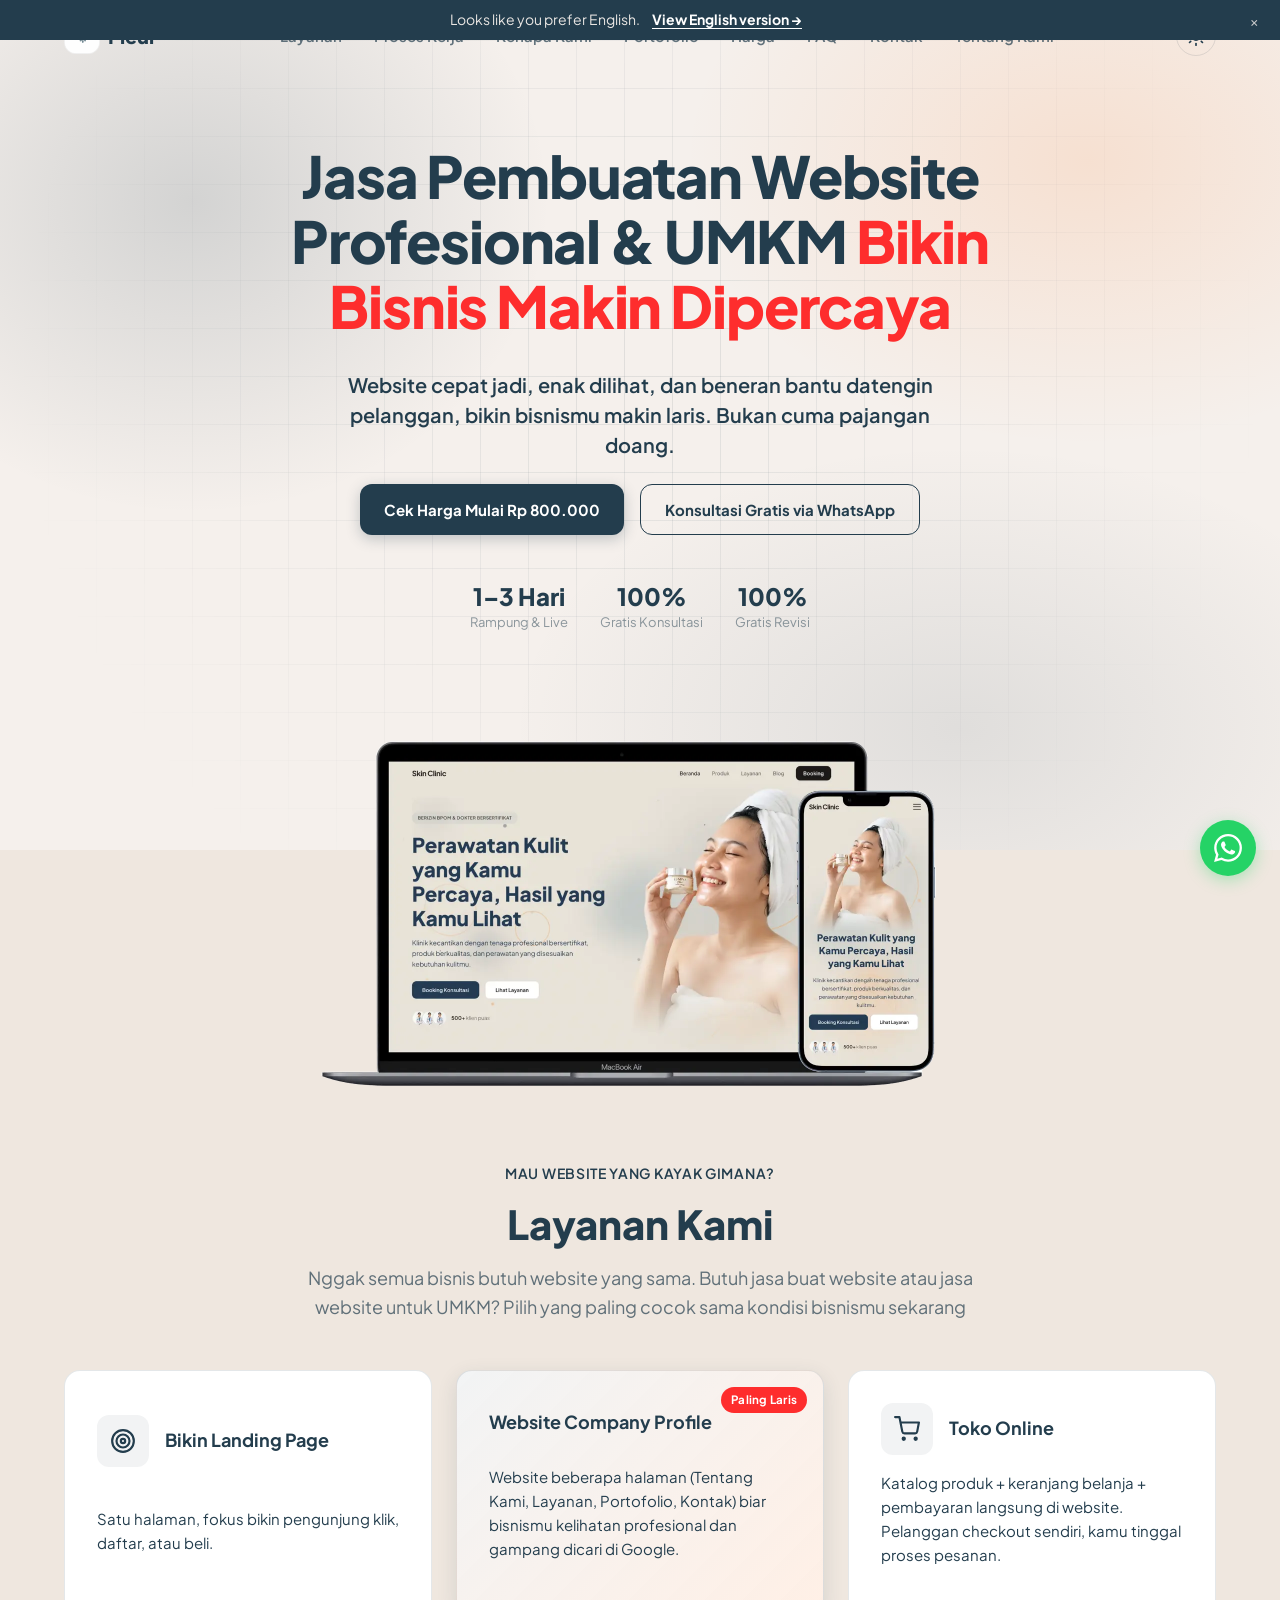
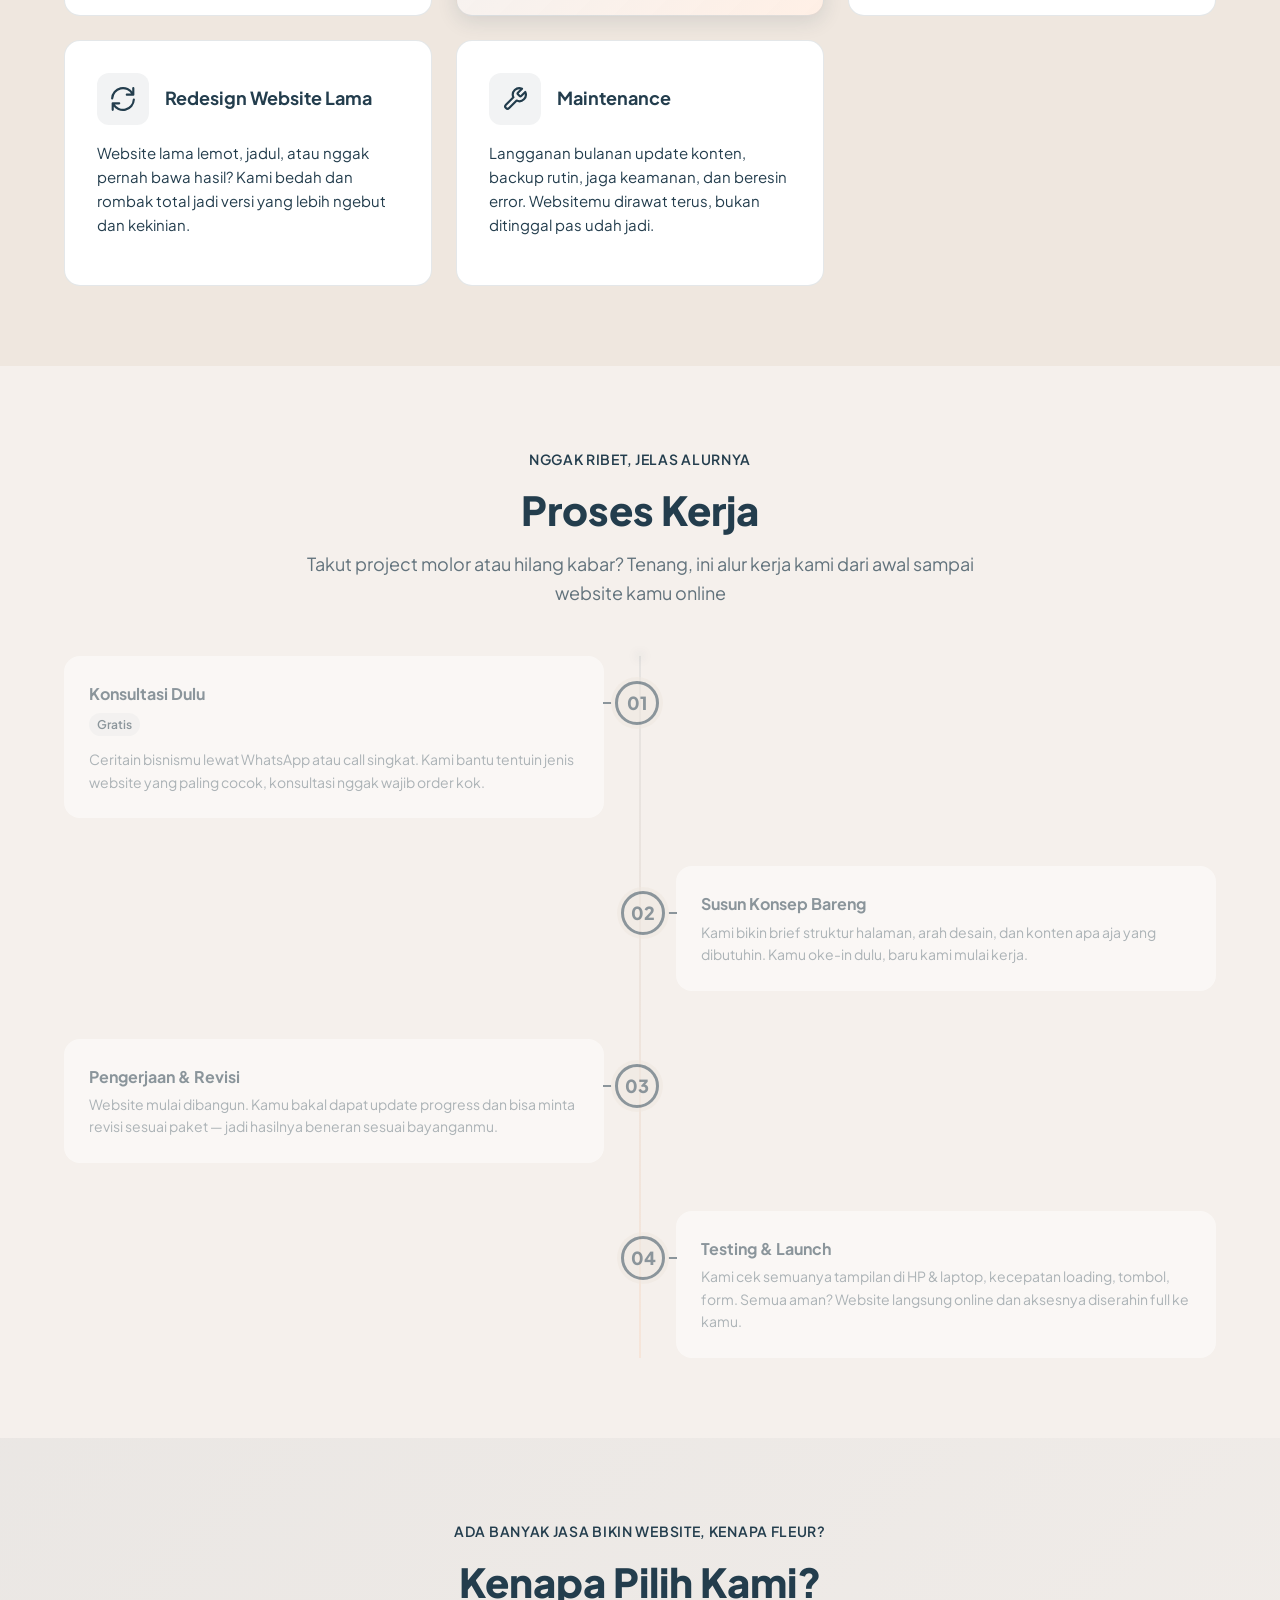
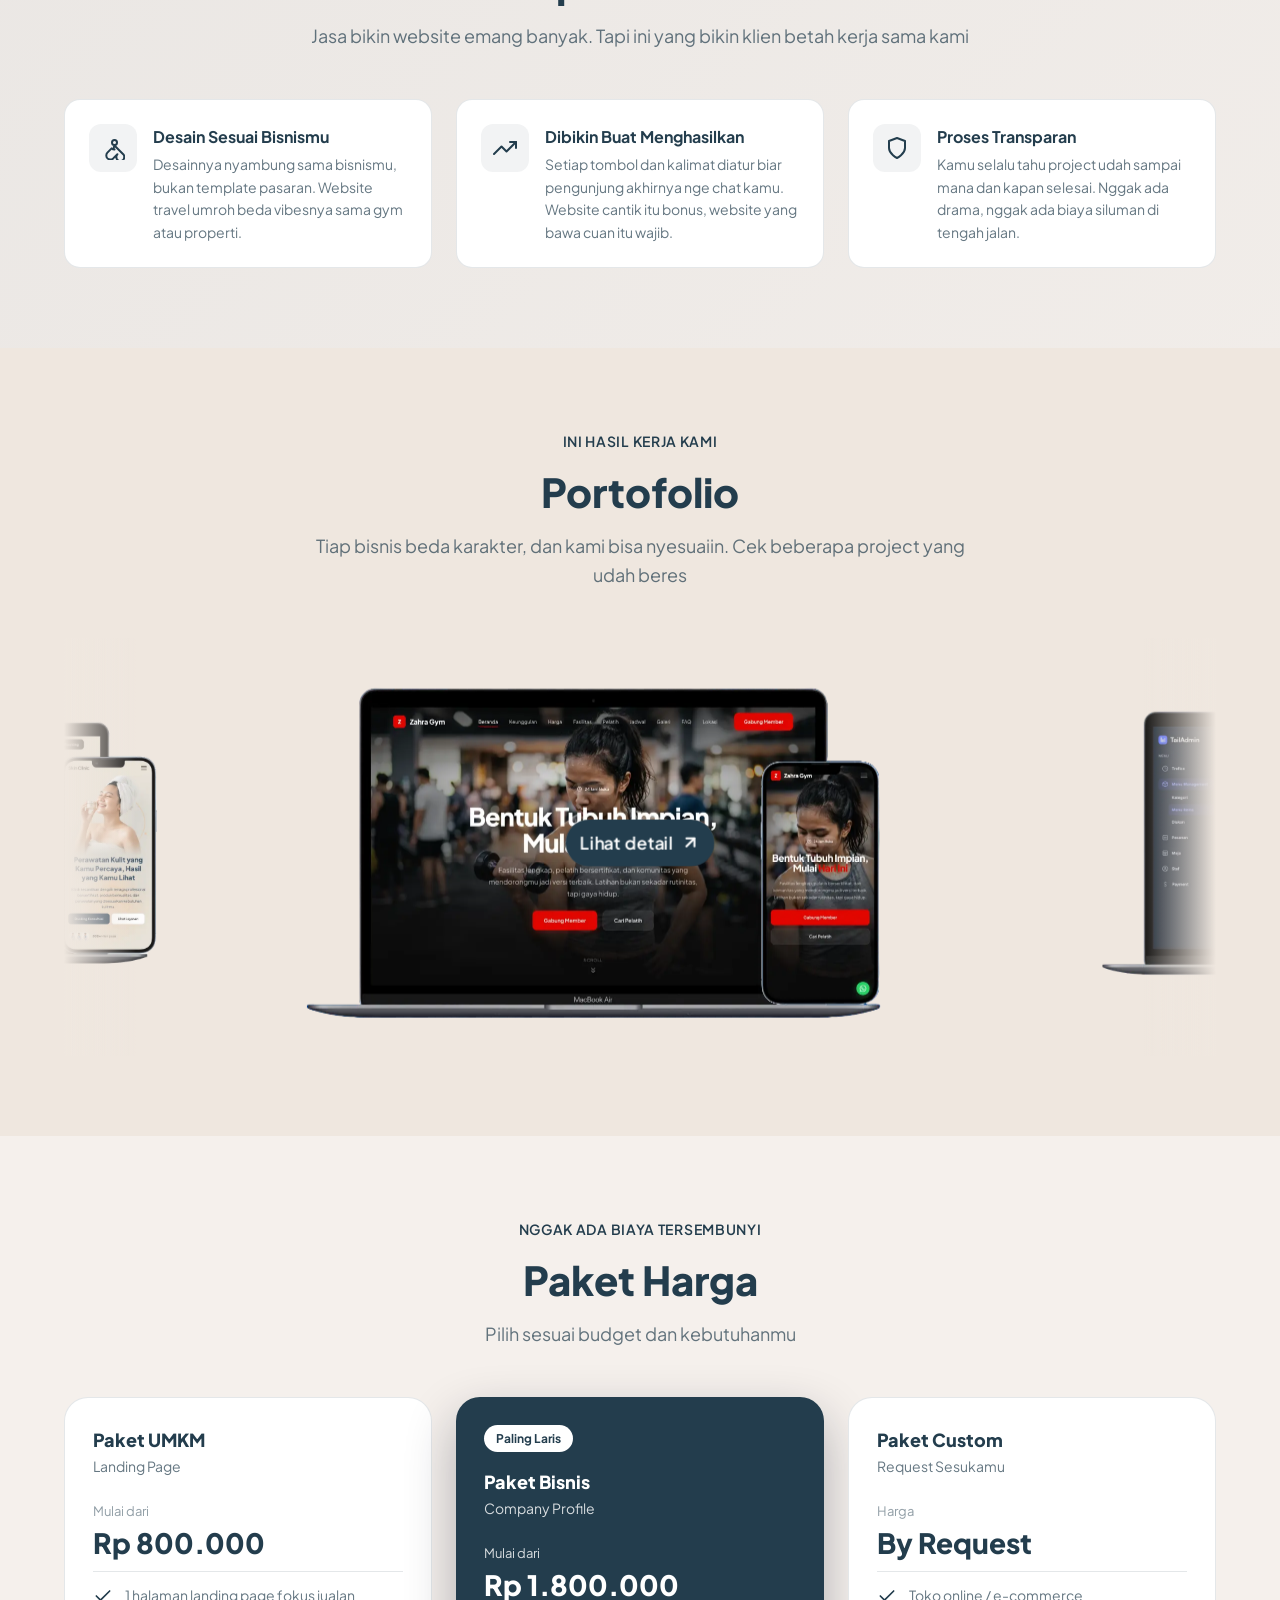
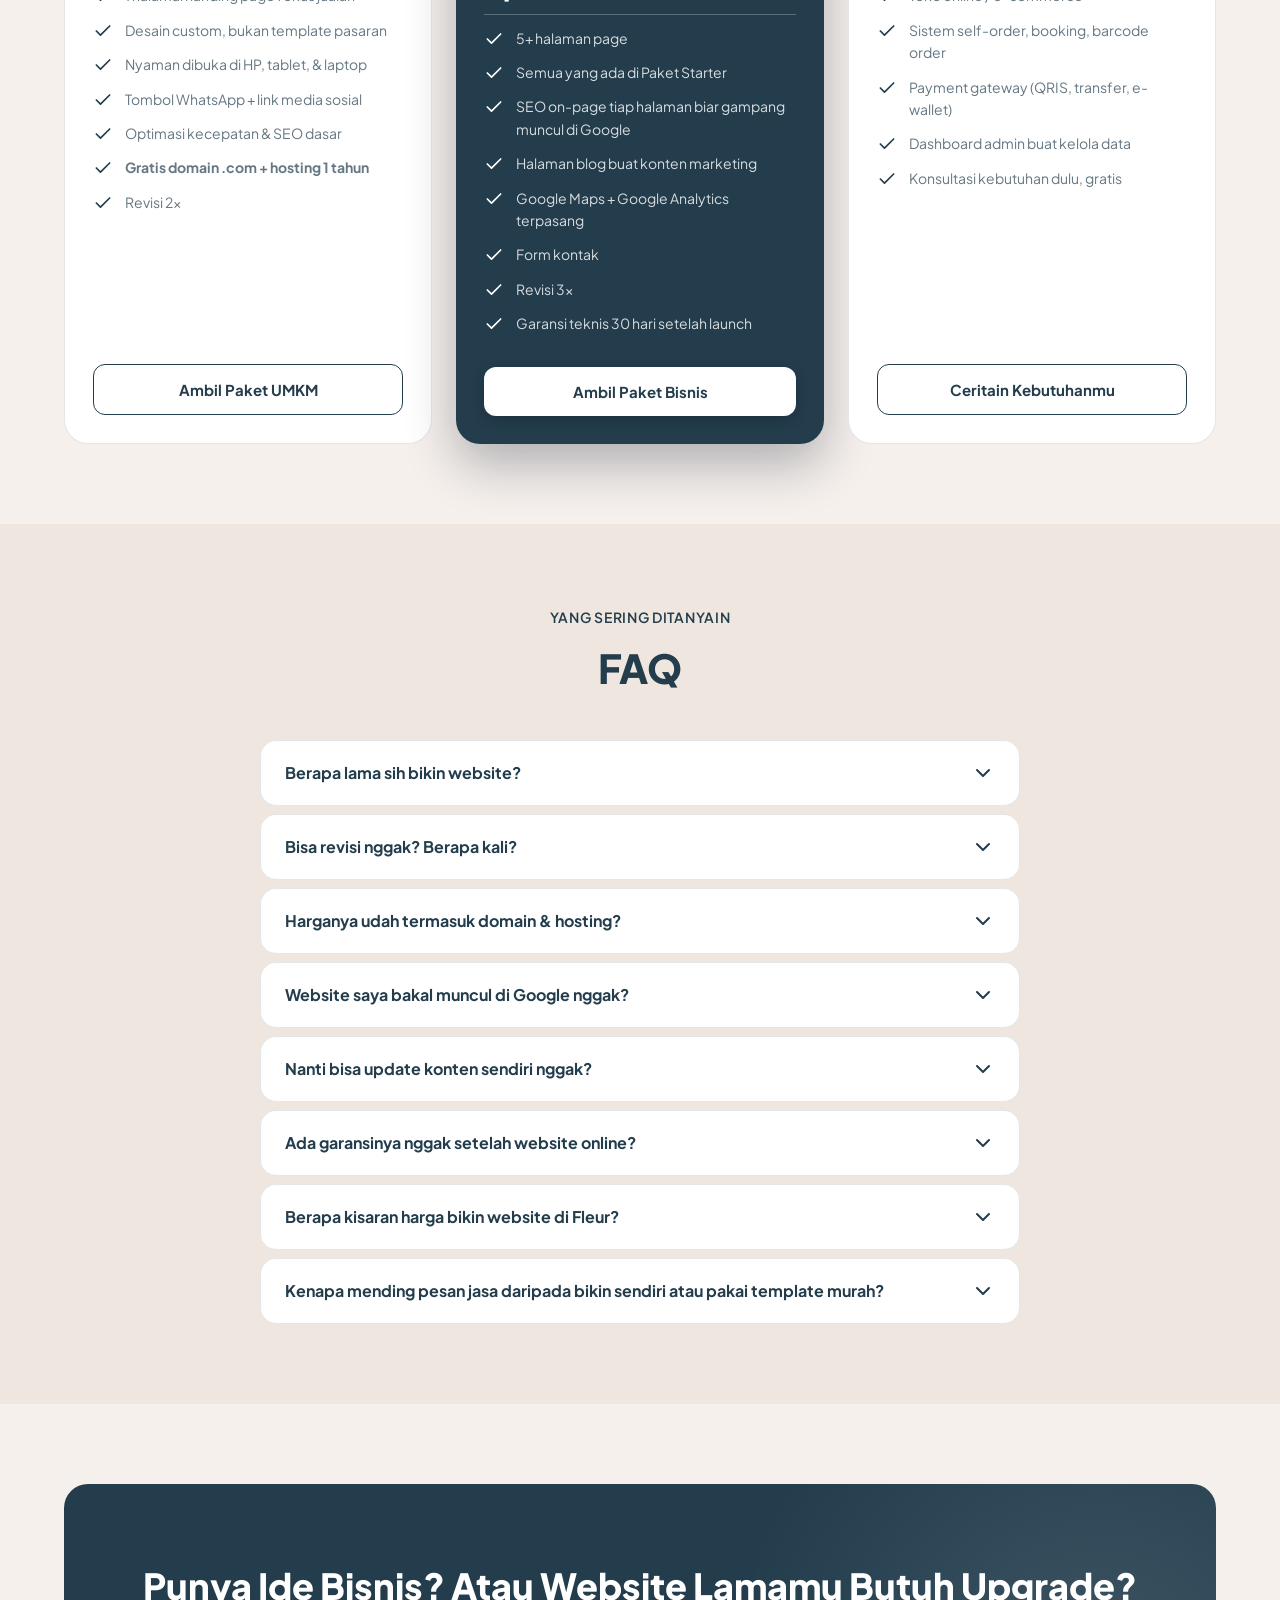
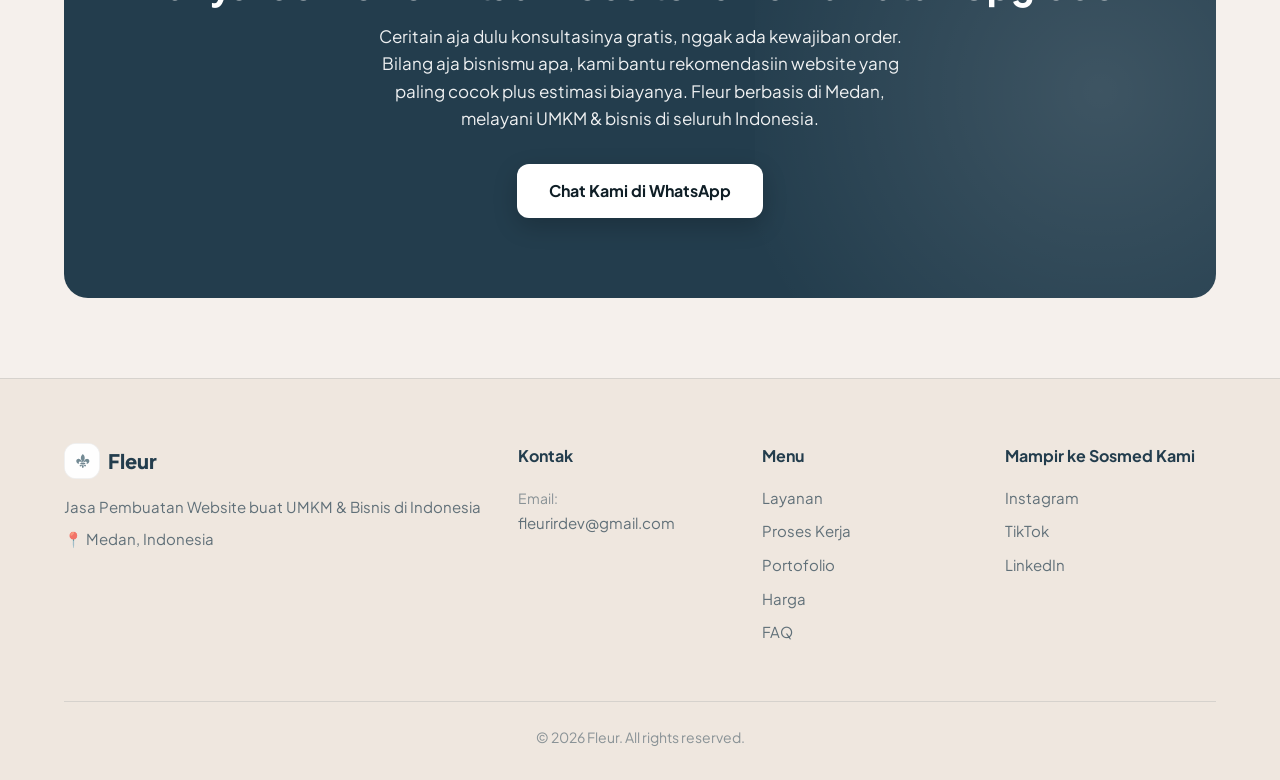
==== commit e7ffe90a: "change" ====
--- a/index.html
+++ b/index.html
@@ -14,20 +14,20 @@
     content="jasa pembuatan website, jasa buat website, jasa bikin website, jasa website, jasa pembuatan website profesional, bikin website murah, website murah, jasa bikin landing page, jasa website UMKM, harga bikin website, jasa redesign website, jasa website toko online, bikin website untuk bisnis, jasa pembuatan website Medan">
   <meta name="robots" content="index, follow">
   <meta name="author" content="Fleur">
-  <link rel="canonical" href="https://fleur.id/jasa-pembuatan-website">
+  <link rel="canonical" href="https://fleurirdev.com/jasa-pembuatan-website">
 
   <!-- Hreflang -->
-  <link rel="alternate" hreflang="id" href="https://fleur.id/jasa-pembuatan-website" />
-  <link rel="alternate" hreflang="en" href="https://fleur.id/en/" />
-  <link rel="alternate" hreflang="x-default" href="https://fleur.id/jasa-pembuatan-website" />
+  <link rel="alternate" hreflang="id" href="https://fleurirdev.com/jasa-pembuatan-website" />
+  <link rel="alternate" hreflang="en" href="https://fleurirdev.com/en/" />
+  <link rel="alternate" hreflang="x-default" href="https://fleurirdev.com/jasa-pembuatan-website" />
 
   <!-- Open Graph -->
   <meta property="og:type" content="website">
-  <meta property="og:url" content="https://fleur.id/jasa-pembuatan-website">
+  <meta property="og:url" content="https://fleurirdev.com/jasa-pembuatan-website">
   <meta property="og:title" content="Jasa Pembuatan Website Profesional, Harga Masuk Akal | Fleur">
   <meta property="og:description"
     content="Jasa pembuatan website profesional &amp; terjangkau di Medan — landing page, company profile, sampai toko online. Mulai Rp 800.000, gratis konsultasi. Cepat &amp; SEO friendly.">
-  <meta property="og:image" content="https://fleur.id/assets/og-image.jpg">
+  <meta property="og:image" content="https://fleurirdev.com/assets/og-image.jpg">
   <meta property="og:locale" content="id_ID">
   <meta property="og:site_name" content="Fleur">
 
@@ -36,7 +36,7 @@
   <meta name="twitter:title" content="Jasa Pembuatan Website Profesional, Harga Masuk Akal | Fleur">
   <meta name="twitter:description"
     content="Jasa pembuatan website profesional &amp; terjangkau di Medan — landing page, company profile, sampai toko online. Mulai Rp 800.000, gratis konsultasi. Cepat &amp; SEO friendly.">
-  <meta name="twitter:image" content="https://fleur.id/assets/og-image.jpg">
+  <meta name="twitter:image" content="https://fleurirdev.com/assets/og-image.jpg">
 
   <!-- Fonts -->
   <link rel="preconnect" href="https://fonts.googleapis.com">
@@ -75,11 +75,11 @@
     "@graph": [
       {
         "@type": "ProfessionalService",
-        "@id": "https://fleur.id/jasa-pembuatan-website",
+        "@id": "https://fleurirdev.com/jasa-pembuatan-website",
         "name": "Fleur",
         "description": "Jasa pembuatan website profesional & terjangkau di Medan — landing page, company profile, sampai toko online. Mulai Rp 800.000, gratis konsultasi. Cepat & SEO friendly.",
-        "url": "https://fleur.id/jasa-pembuatan-website",
-        "telephone": "+6281234567890",
+        "url": "https://fleurirdev.com/jasa-pembuatan-website",
+        "telephone": "+62895623125607",
         "email": "fleurirdev@gmail.com",
         "address": {
           "@type": "PostalAddress",
@@ -94,27 +94,27 @@
       },
       {
         "@type": "WebSite",
-        "@id": "https://fleur.id/#website",
-        "url": "https://fleur.id/",
+        "@id": "https://fleurirdev.com/#website",
+        "url": "https://fleurirdev.com/",
         "name": "Fleur",
         "description": "Jasa pembuatan website profesional & terjangkau di Medan — landing page, company profile, sampai toko online. Mulai Rp 800.000, gratis konsultasi. Cepat & SEO friendly.",
-        "publisher": { "@id": "https://fleur.id/jasa-pembuatan-website" },
+        "publisher": { "@id": "https://fleurirdev.com/jasa-pembuatan-website" },
         "potentialAction": {
           "@type": "SearchAction",
           "target": {
             "@type": "EntryPoint",
-            "urlTemplate": "https://fleur.id/?q={search_term_string}"
+            "urlTemplate": "https://fleurirdev.com/?q={search_term_string}"
           },
           "query-input": "required name=search_term_string"
         }
       },
       {
         "@type": "LocalBusiness",
-        "@id": "https://fleur.id/#localbusiness",
+        "@id": "https://fleurirdev.com/#localbusiness",
         "name": "Fleur",
         "description": "Jasa pembuatan website profesional & terjangkau di Medan — landing page, company profile, sampai toko online. Mulai Rp 800.000, gratis konsultasi. Cepat & SEO friendly.",
-        "url": "https://fleur.id/jasa-pembuatan-website",
-        "telephone": "+6281234567890",
+        "url": "https://fleurirdev.com/jasa-pembuatan-website",
+        "telephone": "+62895623125607",
         "email": "fleurirdev@gmail.com",
         "address": {
           "@type": "PostalAddress",
@@ -148,20 +148,20 @@
             "@type": "ListItem",
             "position": 1,
             "name": "Beranda",
-            "item": "https://fleur.id/"
+            "item": "https://fleurirdev.com/"
           },
           {
             "@type": "ListItem",
             "position": 2,
             "name": "Jasa Pembuatan Website",
-            "item": "https://fleur.id/jasa-pembuatan-website"
+            "item": "https://fleurirdev.com/jasa-pembuatan-website"
           }
         ]
       },
       {
         "@type": "Service",
         "serviceType": "Jasa Bikin Landing Page",
-        "provider": { "@id": "https://fleur.id/jasa-pembuatan-website" },
+        "provider": { "@id": "https://fleurirdev.com/jasa-pembuatan-website" },
         "areaServed": { "@type": "Country", "name": "Indonesia" },
         "name": "Jasa Bikin Landing Page",
         "description": "Satu halaman fokus jualan yang bikin pengunjung klik, daftar, atau beli."
@@ -169,7 +169,7 @@
       {
         "@type": "Service",
         "serviceType": "Website Company Profile",
-        "provider": { "@id": "https://fleur.id/jasa-pembuatan-website" },
+        "provider": { "@id": "https://fleurirdev.com/jasa-pembuatan-website" },
         "areaServed": { "@type": "Country", "name": "Indonesia" },
         "name": "Website Company Profile",
         "description": "Website beberapa halaman biar bisnismu kelihatan profesional dan gampang dicari di Google."
@@ -177,7 +177,7 @@
       {
         "@type": "Service",
         "serviceType": "Toko Online",
-        "provider": { "@id": "https://fleur.id/jasa-pembuatan-website" },
+        "provider": { "@id": "https://fleurirdev.com/jasa-pembuatan-website" },
         "areaServed": { "@type": "Country", "name": "Indonesia" },
         "name": "Toko Online",
         "description": "Katalog produk, keranjang belanja, dan pembayaran langsung di website."
@@ -185,7 +185,7 @@
       {
         "@type": "Service",
         "serviceType": "Redesign Website Lama",
-        "provider": { "@id": "https://fleur.id/jasa-pembuatan-website" },
+        "provider": { "@id": "https://fleurirdev.com/jasa-pembuatan-website" },
         "areaServed": { "@type": "Country", "name": "Indonesia" },
         "name": "Redesign Website Lama",
         "description": "Rombak total website lama jadi versi lebih ngebut dan kekinian."
@@ -193,7 +193,7 @@
       {
         "@type": "Service",
         "serviceType": "Maintenance & Update Konten",
-        "provider": { "@id": "https://fleur.id/jasa-pembuatan-website" },
+        "provider": { "@id": "https://fleurirdev.com/jasa-pembuatan-website" },
         "areaServed": { "@type": "Country", "name": "Indonesia" },
         "name": "Maintenance & Update Konten",
         "description": "Langganan bulanan update konten, backup rutin, dan jaga keamanan website."
@@ -281,7 +281,7 @@
   </div>
 
   <!-- Skip to content for accessibility -->
-  <a href="#main-content" class="skip-link">Langsung ke konten</a>
+  <!-- <a href="#main-content" class="skip-link">Langsung ke konten</a> -->
 
   <!-- Navbar -->
   <header class="header" id="header">
@@ -303,6 +303,7 @@
           <!-- <li role="none"><a href="#testimoni" class="nav__link" role="menuitem" data-section="testimoni">Testimoni</a></li> -->
           <li role="none"><a href="#faq" class="nav__link" role="menuitem" data-section="faq">FAQ</a></li>
           <li role="none"><a href="#kontak" class="nav__link" role="menuitem" data-section="kontak">Kontak</a></li>
+          <li role="none"><a href="aboutUs.html" class="nav__link" role="menuitem" data-section="tentang">Tentang Kami</a></li>
         </ul>
       </div>
 
@@ -330,7 +331,7 @@
           aria-controls="nav-menu" type="button">
           <span></span>
           <span></span>
-          <span></span>
+          <span></span> 
         </button>
       </div>
     </nav>
@@ -350,7 +351,7 @@
             pelanggan, bikin bisnismu makin laris. Bukan cuma pajangan doang.</p>
           <div class="hero__cta">
             <a href="#harga" class="btn btn--primary" id="hero-cta-primary">Cek Harga Mulai Rp 800.000</a>
-            <a href="https://wa.me/6281234567890?text=Halo%20Fleur%2C%20saya%20mau%20konsultasi%20bikin%20website."
+            <a href="https://wa.me/62895623125607?text=Halo%20Fleur%2C%20saya%20mau%20konsultasi%20bikin%20website."
               class="btn btn--secondary" id="hero-cta-secondary" target="_blank" rel="noopener noreferrer">Konsultasi
               Gratis via WhatsApp</a>
           </div>
@@ -1015,7 +1016,7 @@
           <p class="cta__description" id="cta-description">Ceritain aja dulu konsultasinya gratis, nggak ada kewajiban
             order. Bilang aja bisnismu apa, kami bantu rekomendasiin website yang paling cocok plus estimasi biayanya.
             Fleur berbasis di Medan, melayani UMKM &amp; bisnis di seluruh Indonesia.</p>
-          <a href="https://wa.me/6281234567890?text=Halo%20Fleur%2C%20saya%20mau%20konsultasi%20bikin%20website."
+          <a href="https://wa.me/62895623125607?text=Halo%20Fleur%2C%20saya%20mau%20konsultasi%20bikin%20website."
             class="btn btn--primary btn--large" id="cta-button" target="_blank" rel="noopener noreferrer">Chat Kami di
             WhatsApp</a>
           <!-- <p class="cta__note" id="cta-note">Fast respon jam kerja (Senin–Sabtu, 09.00–18.00 WIB)</p> -->
@@ -1042,7 +1043,7 @@
           <ul>
             <!-- <li>
               <span>WhatsApp:</span>
-              <a href="https://wa.me/6281234567890?text=Halo%20Fleur%2C%20saya%20mau%20konsultasi%20bikin%20website."
+              <a href="https://wa.me/62895623125607?text=Halo%20Fleur%2C%20saya%20mau%20konsultasi%20bikin%20website."
                 id="footer-wa" target="_blank" rel="noopener noreferrer">+62 81234567890</a>
             </li> -->
             <li>
@@ -1080,7 +1081,7 @@
   </footer>
 
   <!-- Floating WhatsApp Button -->
-  <a href="https://wa.me/6281234567890?text=Halo%20Fleur%2C%20saya%20mau%20konsultasi%20bikin%20website."
+  <a href="https://wa.me/62895623125607?text=Halo%20Fleur%2C%20saya%20mau%20konsultasi%20bikin%20website."
     class="floating-wa" id="floating-wa" aria-label="Chat WhatsApp" target="_blank" rel="noopener noreferrer">
     <svg viewBox="0 0 24 24" fill="currentColor" aria-hidden="true">
       <path
--- a/css/styles.css
+++ b/css/styles.css
@@ -488,6 +488,7 @@
   align-items: center;
   justify-content: center;
   gap: 4px 12px;
+  z-index: 99999999;
   width: 100%;
   padding: 10px 44px 10px 16px;
   font-size: var(--font-size-sm, 0.875rem);
@@ -2144,7 +2145,8 @@
 }
 
 .project-detail__heading {
-  font-size: clamp(1.8rem, 4vw, 3rem);
+  margin-top: 2rem;
+  font-size: clamp(1.8rem, 3vw, 2.2rem);
   font-weight: 800;
   line-height: 1.15;
   margin-bottom: var(--space-4, 1rem);
@@ -2152,26 +2154,136 @@
 }
 
 .project-detail__subheading {
-  font-size: clamp(1rem, 2vw, 1.25rem);
+  font-size: clamp(1rem, 1.2vw, 1.3rem);
   font-weight: 500;
   color: var(--text-accent);
   margin-bottom: var(--space-12, 3rem);
 }
 
 .project-detail__body {
-  max-width: 70ch;
-  font-size: clamp(1rem, 1.6vw, 1.125rem);
-  line-height: 1.8;
-  text-align: justify;
+
+  margin-inline: auto;
+  font-size: clamp(1.02rem, 1.5vw, 1.15rem);
+  line-height: 1.85;
+  text-align: left;
+  text-wrap: pretty;
   color: var(--text-secondary, #4b5563);
 }
 
+.project-detail__body p {
+  margin-top: var(--space-5, 1.25rem);
+}
+
 .project-detail__body p+p {
-  margin-top: var(--space-6, 1.5rem);
+  margin-top: var(--space-5, 1.25rem);
+}
+
+.project-detail__body .lead {
+  font-size: clamp(1.18rem, 2.2vw, 1.45rem);
+  line-height: 1.6;
+  color: var(--text-primary, #233D4D);
+  font-weight: 500;
+  margin-top: 0;
+  margin-bottom: var(--space-8, 2rem);
+  text-wrap: balance;
+}
+
+.project-detail__body h2 {
+  font-size: clamp(1.05rem, 2vw, 1.3rem);
+  font-weight: 600;
+  line-height: 1.35;
+  letter-spacing: -0.01em;
+  color: var(--text-accent, #16a374);
+  margin-top: var(--space-10, 2.5rem);
+  margin-bottom: var(--space-4, 1rem);
+  scroll-margin-top: 120px;
+  text-wrap: balance;
+}
+
+.project-detail__body a {
+  color: var(--color-accent-2, #16a374);
+  text-decoration: underline;
+  text-underline-offset: 3px;
+  text-decoration-thickness: 2px;
+  font-weight: 600;
+  transition: color 0.2s ease;
+}
+
+.project-detail__body a:hover {
+  color: var(--color-accent, #0ea5a4);
+}
+
+.project-detail__quote {
+  margin: var(--space-12, 3rem) 0;
+  padding: var(--space-6, 1.5rem) var(--space-8, 2rem);
+  border-left: 4px solid var(--color-accent-2, #16a374);
+  border-radius: 0 14px 14px 0;
+  background: color-mix(in srgb, var(--color-accent-2, #16a374) 7%, transparent);
+  font-size: clamp(1.1rem, 2vw, 1.3rem);
+  font-style: italic;
+  font-weight: 600;
+  line-height: 1.5;
+  color: var(--text-primary, #233D4D);
+}
+
+.project-detail__faq {
+  margin-top: var(--space-20, 5rem);
+}
+
+.project-detail__faq-title {
+  font-size: clamp(1.05rem, 2vw, 1.3rem);
+  font-weight: 600;
+  letter-spacing: -0.01em;
+  color: var(--text-accent, #16a374);
+  margin-bottom: var(--space-6, 1.5rem);
+  text-wrap: balance;
+}
+
+.faq-item {
+  border: 1px solid var(--border-accent, rgba(35, 61, 77, 0.12));
+  border-radius: 14px;
+  margin-bottom: var(--space-4, 1rem);
+  overflow: hidden;
+  background: color-mix(in srgb, var(--color-accent-2, #16a374) 3%, transparent);
+}
+
+.faq-item summary {
+  cursor: pointer;
+  list-style: none;
+  display: flex;
+  justify-content: space-between;
+  align-items: center;
+  gap: 1rem;
+  padding: var(--space-5, 1.25rem) var(--space-6, 1.5rem);
+  font-weight: 600;
+  color: var(--text-primary, #233D4D);
+}
+
+.faq-item summary::-webkit-details-marker {
+  display: none;
+}
+
+.faq-item summary::after {
+  content: "+";
+  flex: none;
+  font-size: 1.5rem;
+  line-height: 1;
+  color: var(--color-accent-2, #16a374);
+  transition: transform 0.2s ease;
+}
+
+.faq-item[open] summary::after {
+  content: "\2212";
+}
+
+.faq-item__body {
+  padding: 0 var(--space-6, 1.5rem) var(--space-5, 1.25rem);
+  color: var(--text-secondary, #4b5563);
+  line-height: 1.75;
 }
 
 .project-detail__tags {
-  margin-top: var(--space-16, 6rem);
+  margin: 2rem 0rem 2rem 0rem;
   display: flex;
   flex-wrap: wrap;
   align-items: center;
@@ -2286,6 +2398,29 @@
   .project-detail__tags{
     margin-bottom: 1.2rem;
   }
+
+  .project-detail__body {
+    max-width: 100%;
+    font-size: 1.05rem;
+    line-height: 1.75;
+    text-align: justify;
+    text-justify: inter-word;
+  }
+
+  .project-detail__body .lead,
+  .project-detail__quote,
+  .faq-item__body {
+    text-align: left;
+  }
+
+  .project-detail__body h2 {
+    margin-top: var(--space-12, 3rem);
+  }
+
+  .project-detail__quote {
+    margin: var(--space-10, 2.5rem) 0;
+    padding: var(--space-5, 1.25rem) var(--space-5, 1.25rem);
+  }
 }
 
 /* -----------------------------------------------------------
--- a/css/styles.css
+++ b/css/styles.css
@@ -488,6 +488,7 @@
   align-items: center;
   justify-content: center;
   gap: 4px 12px;
+  z-index: 99999999;
   width: 100%;
   padding: 10px 44px 10px 16px;
   font-size: var(--font-size-sm, 0.875rem);
@@ -2144,7 +2145,8 @@
 }
 
 .project-detail__heading {
-  font-size: clamp(1.8rem, 4vw, 3rem);
+  margin-top: 2rem;
+  font-size: clamp(1.8rem, 3vw, 2.2rem);
   font-weight: 800;
   line-height: 1.15;
   margin-bottom: var(--space-4, 1rem);
@@ -2152,26 +2154,136 @@
 }
 
 .project-detail__subheading {
-  font-size: clamp(1rem, 2vw, 1.25rem);
+  font-size: clamp(1rem, 1.2vw, 1.3rem);
   font-weight: 500;
   color: var(--text-accent);
   margin-bottom: var(--space-12, 3rem);
 }
 
 .project-detail__body {
-  max-width: 70ch;
-  font-size: clamp(1rem, 1.6vw, 1.125rem);
-  line-height: 1.8;
-  text-align: justify;
+
+  margin-inline: auto;
+  font-size: clamp(1.02rem, 1.5vw, 1.15rem);
+  line-height: 1.85;
+  text-align: left;
+  text-wrap: pretty;
   color: var(--text-secondary, #4b5563);
 }
 
+.project-detail__body p {
+  margin-top: var(--space-5, 1.25rem);
+}
+
 .project-detail__body p+p {
-  margin-top: var(--space-6, 1.5rem);
+  margin-top: var(--space-5, 1.25rem);
+}
+
+.project-detail__body .lead {
+  font-size: clamp(1.18rem, 2.2vw, 1.45rem);
+  line-height: 1.6;
+  color: var(--text-primary, #233D4D);
+  font-weight: 500;
+  margin-top: 0;
+  margin-bottom: var(--space-8, 2rem);
+  text-wrap: balance;
+}
+
+.project-detail__body h2 {
+  font-size: clamp(1.05rem, 2vw, 1.3rem);
+  font-weight: 600;
+  line-height: 1.35;
+  letter-spacing: -0.01em;
+  color: var(--text-accent, #16a374);
+  margin-top: var(--space-10, 2.5rem);
+  margin-bottom: var(--space-4, 1rem);
+  scroll-margin-top: 120px;
+  text-wrap: balance;
+}
+
+.project-detail__body a {
+  color: var(--color-accent-2, #16a374);
+  text-decoration: underline;
+  text-underline-offset: 3px;
+  text-decoration-thickness: 2px;
+  font-weight: 600;
+  transition: color 0.2s ease;
+}
+
+.project-detail__body a:hover {
+  color: var(--color-accent, #0ea5a4);
+}
+
+.project-detail__quote {
+  margin: var(--space-12, 3rem) 0;
+  padding: var(--space-6, 1.5rem) var(--space-8, 2rem);
+  border-left: 4px solid var(--color-accent-2, #16a374);
+  border-radius: 0 14px 14px 0;
+  background: color-mix(in srgb, var(--color-accent-2, #16a374) 7%, transparent);
+  font-size: clamp(1.1rem, 2vw, 1.3rem);
+  font-style: italic;
+  font-weight: 600;
+  line-height: 1.5;
+  color: var(--text-primary, #233D4D);
+}
+
+.project-detail__faq {
+  margin-top: var(--space-20, 5rem);
+}
+
+.project-detail__faq-title {
+  font-size: clamp(1.05rem, 2vw, 1.3rem);
+  font-weight: 600;
+  letter-spacing: -0.01em;
+  color: var(--text-accent, #16a374);
+  margin-bottom: var(--space-6, 1.5rem);
+  text-wrap: balance;
+}
+
+.faq-item {
+  border: 1px solid var(--border-accent, rgba(35, 61, 77, 0.12));
+  border-radius: 14px;
+  margin-bottom: var(--space-4, 1rem);
+  overflow: hidden;
+  background: color-mix(in srgb, var(--color-accent-2, #16a374) 3%, transparent);
+}
+
+.faq-item summary {
+  cursor: pointer;
+  list-style: none;
+  display: flex;
+  justify-content: space-between;
+  align-items: center;
+  gap: 1rem;
+  padding: var(--space-5, 1.25rem) var(--space-6, 1.5rem);
+  font-weight: 600;
+  color: var(--text-primary, #233D4D);
+}
+
+.faq-item summary::-webkit-details-marker {
+  display: none;
+}
+
+.faq-item summary::after {
+  content: "+";
+  flex: none;
+  font-size: 1.5rem;
+  line-height: 1;
+  color: var(--color-accent-2, #16a374);
+  transition: transform 0.2s ease;
+}
+
+.faq-item[open] summary::after {
+  content: "\2212";
+}
+
+.faq-item__body {
+  padding: 0 var(--space-6, 1.5rem) var(--space-5, 1.25rem);
+  color: var(--text-secondary, #4b5563);
+  line-height: 1.75;
 }
 
 .project-detail__tags {
-  margin-top: var(--space-16, 6rem);
+  margin: 2rem 0rem 2rem 0rem;
   display: flex;
   flex-wrap: wrap;
   align-items: center;
@@ -2286,6 +2398,29 @@
   .project-detail__tags{
     margin-bottom: 1.2rem;
   }
+
+  .project-detail__body {
+    max-width: 100%;
+    font-size: 1.05rem;
+    line-height: 1.75;
+    text-align: justify;
+    text-justify: inter-word;
+  }
+
+  .project-detail__body .lead,
+  .project-detail__quote,
+  .faq-item__body {
+    text-align: left;
+  }
+
+  .project-detail__body h2 {
+    margin-top: var(--space-12, 3rem);
+  }
+
+  .project-detail__quote {
+    margin: var(--space-10, 2.5rem) 0;
+    padding: var(--space-5, 1.25rem) var(--space-5, 1.25rem);
+  }
 }
 
 /* -----------------------------------------------------------
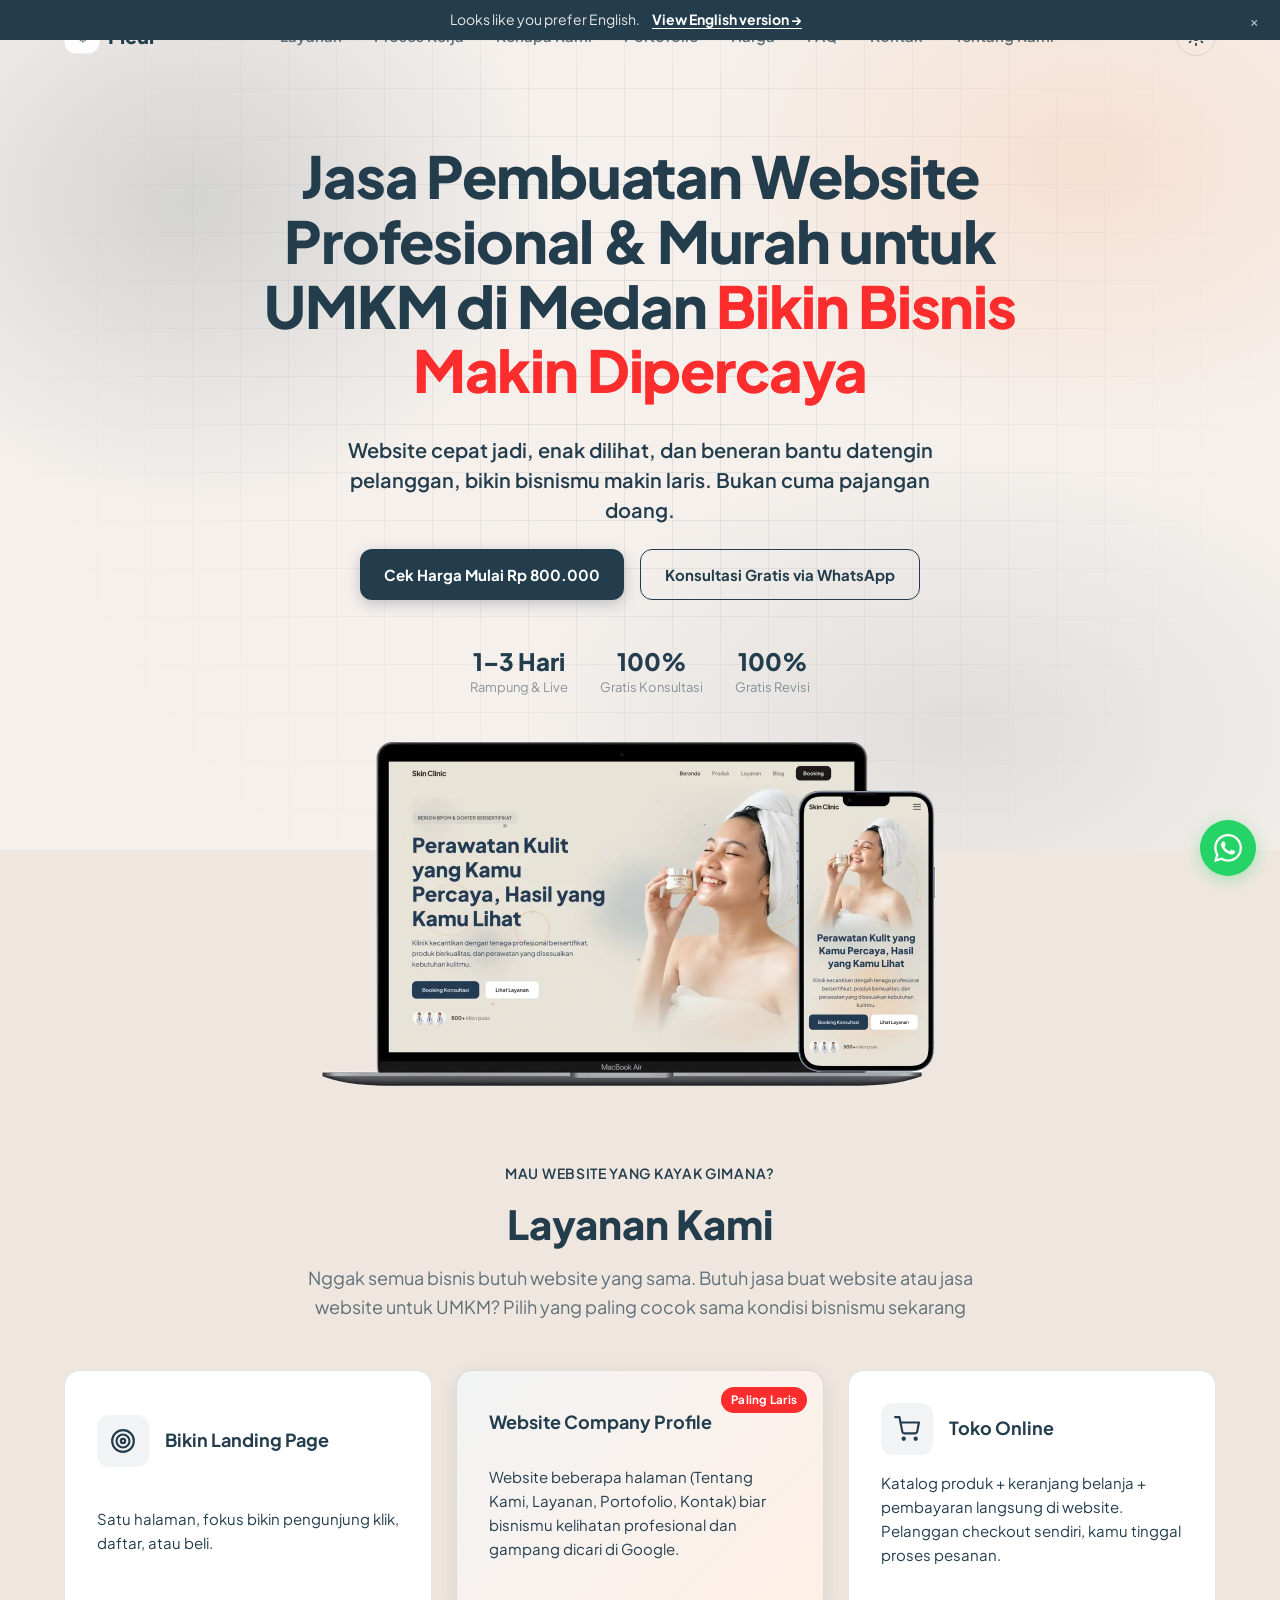
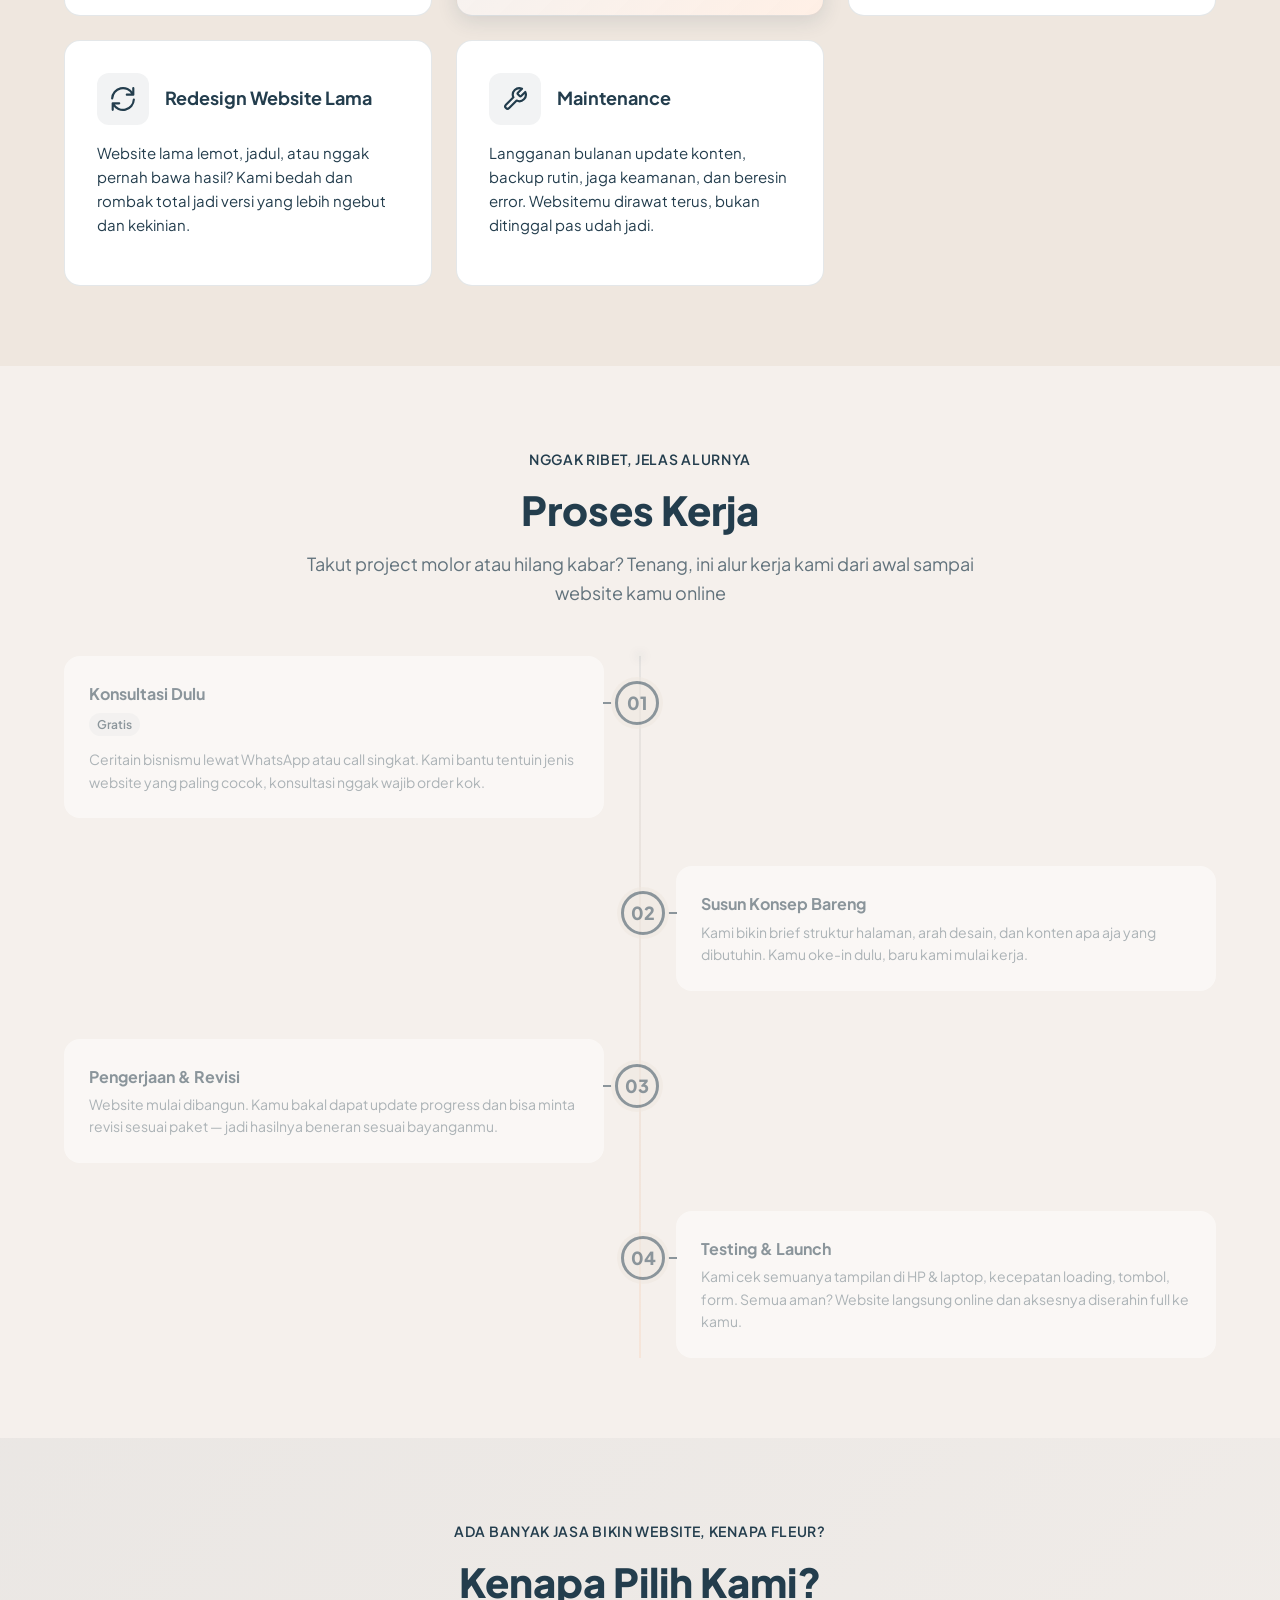
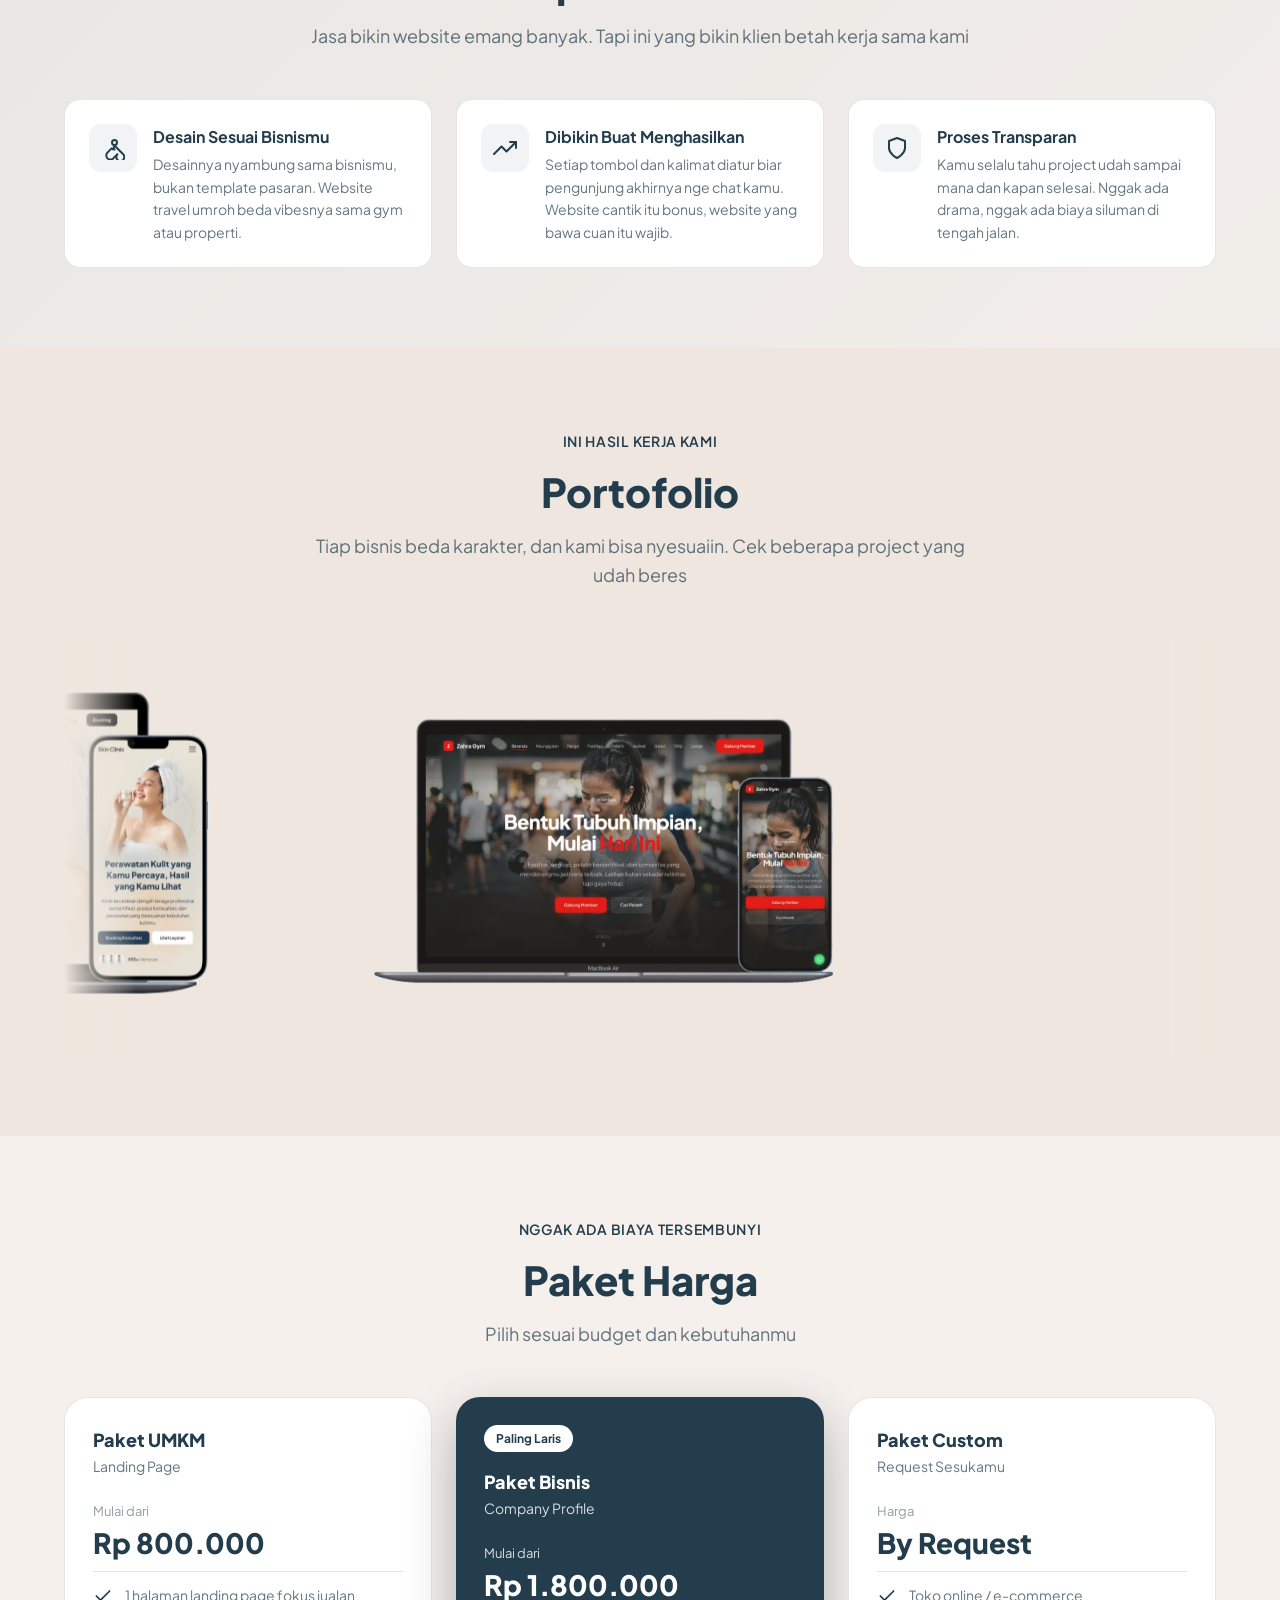
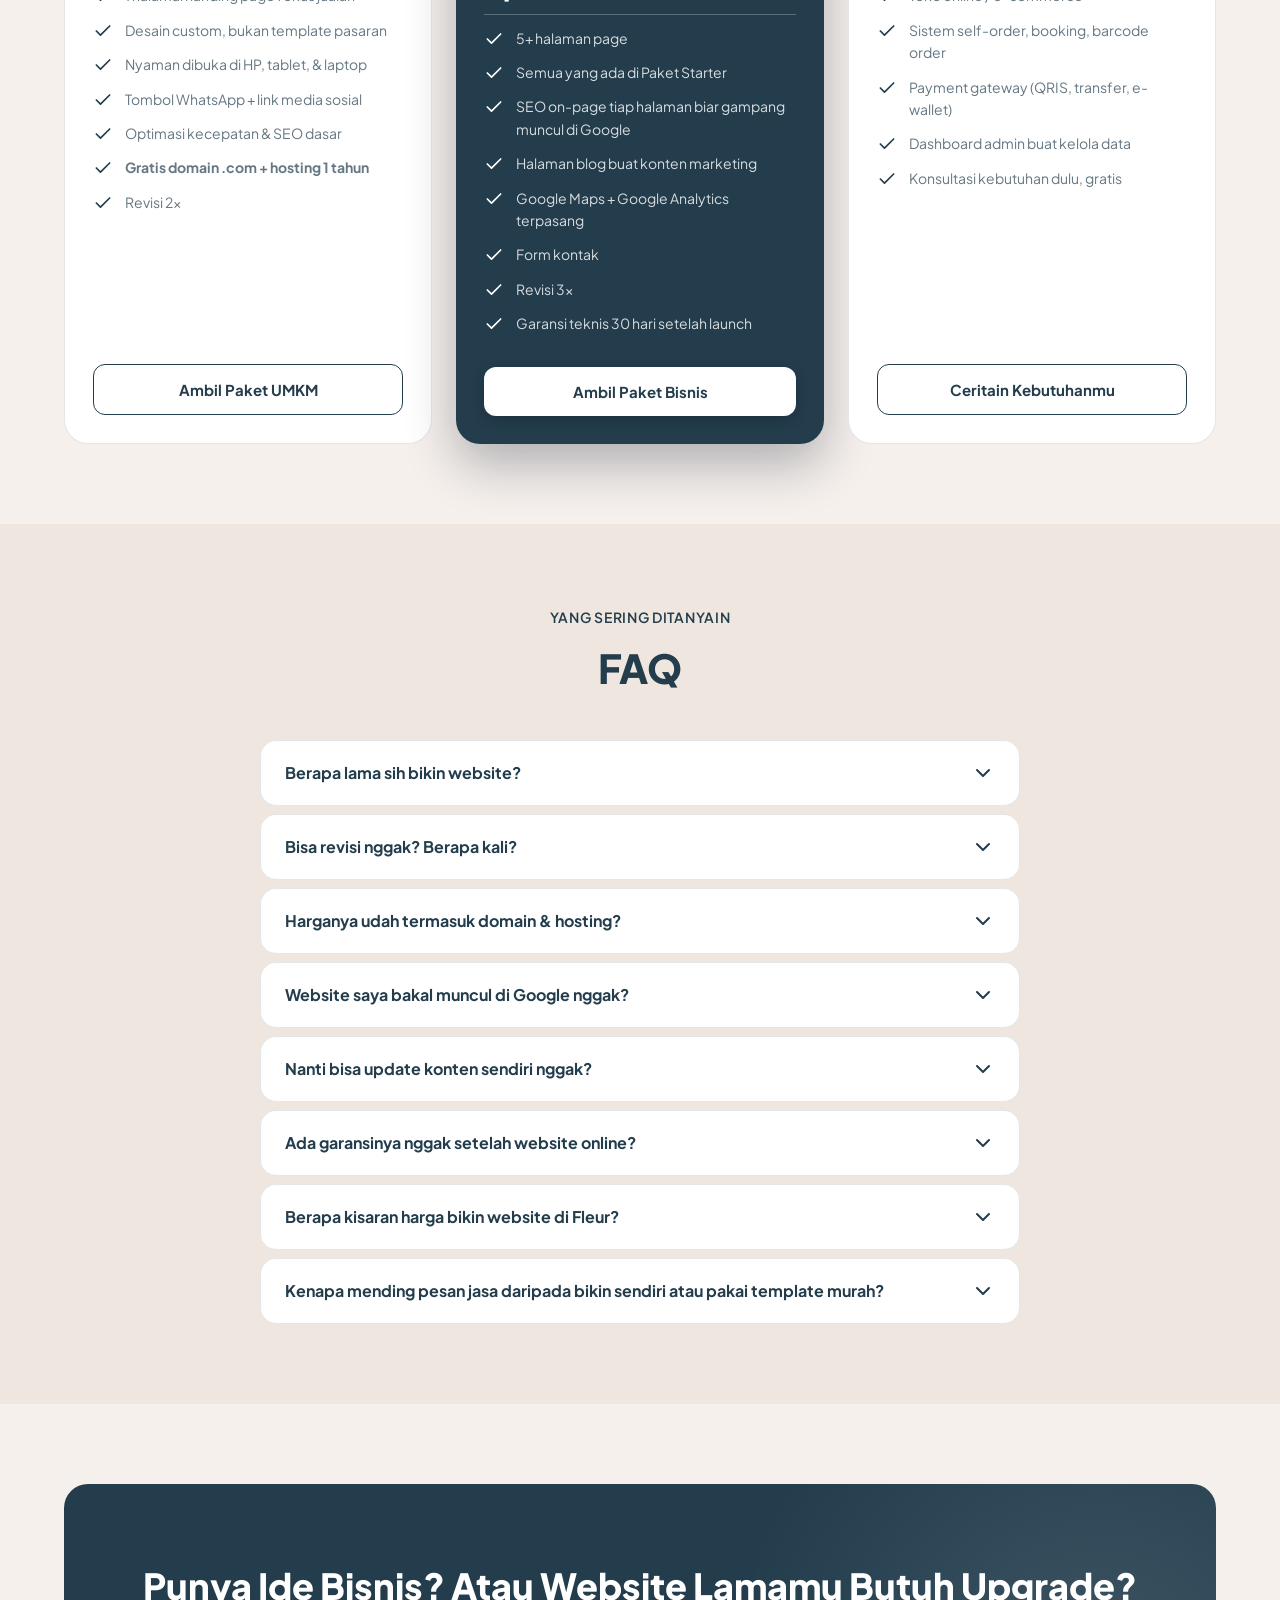
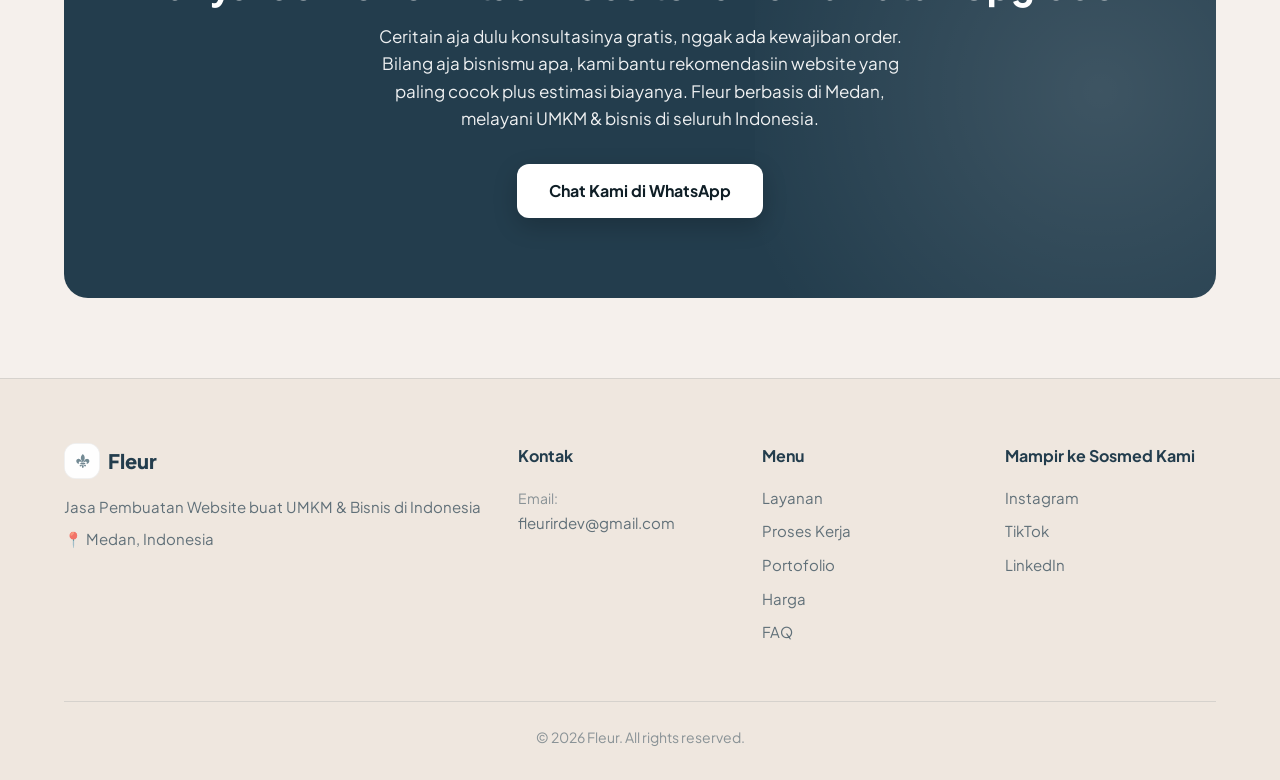
==== commit 1a98b4af: "title" ====
--- a/index.html
+++ b/index.html
@@ -7,35 +7,35 @@
   <meta http-equiv="X-UA-Compatible" content="IE=edge">
 
   <!-- SEO Meta -->
-  <title>Jasa Pembuatan Website Profesional, Harga Masuk Akal | Fleur</title>
+  <title>Fleur - Jasa Pembuatan Website Profesional, Murah &amp; UMKM di Medan</title>
   <meta name="description"
-    content="Jasa pembuatan website profesional &amp; terjangkau di Medan — landing page, company profile, sampai toko online. Mulai Rp 800.000, gratis konsultasi. Cepat &amp; SEO friendly.">
+    content="Fleur adalah jasa pembuatan website profesional &amp; murah di Medan untuk UMKM dan bisnis — landing page, company profile, sampai toko online. Mulai Rp 800.000, gratis konsultasi.">
   <meta name="keywords"
-    content="jasa pembuatan website, jasa buat website, jasa bikin website, jasa website, jasa pembuatan website profesional, bikin website murah, website murah, jasa bikin landing page, jasa website UMKM, harga bikin website, jasa redesign website, jasa website toko online, bikin website untuk bisnis, jasa pembuatan website Medan">
+    content="jasa pembuatan website, jasa pembuatan website murah, jasa pembuatan website profesional, pembuatan website UMKM, pembuatan website Medan, jasa buat website, jasa bikin website, jasa website, bikin website murah, website murah, jasa bikin landing page, jasa website UMKM, harga bikin website, jasa redesign website, jasa website toko online, bikin website untuk bisnis, jasa website Medan">
   <meta name="robots" content="index, follow">
   <meta name="author" content="Fleur">
-  <link rel="canonical" href="https://fleurirdev.com/jasa-pembuatan-website">
+  <link rel="canonical" href="https://fleurirdev.com/">
 
   <!-- Hreflang -->
-  <link rel="alternate" hreflang="id" href="https://fleurirdev.com/jasa-pembuatan-website" />
+  <link rel="alternate" hreflang="id" href="https://fleurirdev.com/" />
   <link rel="alternate" hreflang="en" href="https://fleurirdev.com/en/" />
-  <link rel="alternate" hreflang="x-default" href="https://fleurirdev.com/jasa-pembuatan-website" />
+  <link rel="alternate" hreflang="x-default" href="https://fleurirdev.com/" />
 
   <!-- Open Graph -->
   <meta property="og:type" content="website">
-  <meta property="og:url" content="https://fleurirdev.com/jasa-pembuatan-website">
-  <meta property="og:title" content="Jasa Pembuatan Website Profesional, Harga Masuk Akal | Fleur">
+  <meta property="og:url" content="https://fleurirdev.com/">
+  <meta property="og:title" content="Fleur - Jasa Pembuatan Website Profesional, Murah &amp; UMKM di Medan">
   <meta property="og:description"
-    content="Jasa pembuatan website profesional &amp; terjangkau di Medan — landing page, company profile, sampai toko online. Mulai Rp 800.000, gratis konsultasi. Cepat &amp; SEO friendly.">
+    content="Fleur adalah jasa pembuatan website profesional &amp; murah di Medan untuk UMKM dan bisnis — landing page, company profile, sampai toko online. Mulai Rp 800.000, gratis konsultasi.">
   <meta property="og:image" content="https://fleurirdev.com/assets/og-image.jpg">
   <meta property="og:locale" content="id_ID">
   <meta property="og:site_name" content="Fleur">
 
   <!-- Twitter Card -->
   <meta name="twitter:card" content="summary_large_image">
-  <meta name="twitter:title" content="Jasa Pembuatan Website Profesional, Harga Masuk Akal | Fleur">
+  <meta name="twitter:title" content="Fleur - Jasa Pembuatan Website Profesional, Murah &amp; UMKM di Medan">
   <meta name="twitter:description"
-    content="Jasa pembuatan website profesional &amp; terjangkau di Medan — landing page, company profile, sampai toko online. Mulai Rp 800.000, gratis konsultasi. Cepat &amp; SEO friendly.">
+    content="Fleur adalah jasa pembuatan website profesional &amp; murah di Medan untuk UMKM dan bisnis — landing page, company profile, sampai toko online. Mulai Rp 800.000, gratis konsultasi.">
   <meta name="twitter:image" content="https://fleurirdev.com/assets/og-image.jpg">
 
   <!-- Fonts -->
@@ -75,10 +75,10 @@
     "@graph": [
       {
         "@type": "ProfessionalService",
-        "@id": "https://fleurirdev.com/jasa-pembuatan-website",
+        "@id": "https://fleurirdev.com/",
         "name": "Fleur",
         "description": "Jasa pembuatan website profesional & terjangkau di Medan — landing page, company profile, sampai toko online. Mulai Rp 800.000, gratis konsultasi. Cepat & SEO friendly.",
-        "url": "https://fleurirdev.com/jasa-pembuatan-website",
+        "url": "https://fleurirdev.com/",
         "telephone": "+62895623125607",
         "email": "fleurirdev@gmail.com",
         "address": {
@@ -98,7 +98,7 @@
         "url": "https://fleurirdev.com/",
         "name": "Fleur",
         "description": "Jasa pembuatan website profesional & terjangkau di Medan — landing page, company profile, sampai toko online. Mulai Rp 800.000, gratis konsultasi. Cepat & SEO friendly.",
-        "publisher": { "@id": "https://fleurirdev.com/jasa-pembuatan-website" },
+        "publisher": { "@id": "https://fleurirdev.com/" },
         "potentialAction": {
           "@type": "SearchAction",
           "target": {
@@ -113,7 +113,7 @@
         "@id": "https://fleurirdev.com/#localbusiness",
         "name": "Fleur",
         "description": "Jasa pembuatan website profesional & terjangkau di Medan — landing page, company profile, sampai toko online. Mulai Rp 800.000, gratis konsultasi. Cepat & SEO friendly.",
-        "url": "https://fleurirdev.com/jasa-pembuatan-website",
+        "url": "https://fleurirdev.com/",
         "telephone": "+62895623125607",
         "email": "fleurirdev@gmail.com",
         "address": {
@@ -154,14 +154,14 @@
             "@type": "ListItem",
             "position": 2,
             "name": "Jasa Pembuatan Website",
-            "item": "https://fleurirdev.com/jasa-pembuatan-website"
+            "item": "https://fleurirdev.com/"
           }
         ]
       },
       {
         "@type": "Service",
         "serviceType": "Jasa Bikin Landing Page",
-        "provider": { "@id": "https://fleurirdev.com/jasa-pembuatan-website" },
+        "provider": { "@id": "https://fleurirdev.com/" },
         "areaServed": { "@type": "Country", "name": "Indonesia" },
         "name": "Jasa Bikin Landing Page",
         "description": "Satu halaman fokus jualan yang bikin pengunjung klik, daftar, atau beli."
@@ -169,7 +169,7 @@
       {
         "@type": "Service",
         "serviceType": "Website Company Profile",
-        "provider": { "@id": "https://fleurirdev.com/jasa-pembuatan-website" },
+        "provider": { "@id": "https://fleurirdev.com/" },
         "areaServed": { "@type": "Country", "name": "Indonesia" },
         "name": "Website Company Profile",
         "description": "Website beberapa halaman biar bisnismu kelihatan profesional dan gampang dicari di Google."
@@ -177,7 +177,7 @@
       {
         "@type": "Service",
         "serviceType": "Toko Online",
-        "provider": { "@id": "https://fleurirdev.com/jasa-pembuatan-website" },
+        "provider": { "@id": "https://fleurirdev.com/" },
         "areaServed": { "@type": "Country", "name": "Indonesia" },
         "name": "Toko Online",
         "description": "Katalog produk, keranjang belanja, dan pembayaran langsung di website."
@@ -185,7 +185,7 @@
       {
         "@type": "Service",
         "serviceType": "Redesign Website Lama",
-        "provider": { "@id": "https://fleurirdev.com/jasa-pembuatan-website" },
+        "provider": { "@id": "https://fleurirdev.com/" },
         "areaServed": { "@type": "Country", "name": "Indonesia" },
         "name": "Redesign Website Lama",
         "description": "Rombak total website lama jadi versi lebih ngebut dan kekinian."
@@ -193,7 +193,7 @@
       {
         "@type": "Service",
         "serviceType": "Maintenance & Update Konten",
-        "provider": { "@id": "https://fleurirdev.com/jasa-pembuatan-website" },
+        "provider": { "@id": "https://fleurirdev.com/" },
         "areaServed": { "@type": "Country", "name": "Indonesia" },
         "name": "Maintenance & Update Konten",
         "description": "Langganan bulanan update konten, backup rutin, dan jaga keamanan website."
@@ -345,7 +345,7 @@
       <div class="hero__bg" aria-hidden="true"></div>
       <div class="hero__inner container">
         <div class="hero__content">
-          <h1 class="hero__title" id="hero-title">Jasa Pembuatan Website Profesional &amp; UMKM <span
+          <h1 class="hero__title" id="hero-title">Jasa Pembuatan Website Profesional &amp; Murah untuk UMKM di Medan <span
               class="highlight">Bikin Bisnis Makin Dipercaya</span></h1>
           <p class="hero__subtitle" id="hero-subtitle">Website cepat jadi, enak dilihat, dan beneran bantu datengin
             pelanggan, bikin bisnismu makin laris. Bukan cuma pajangan doang.</p>
